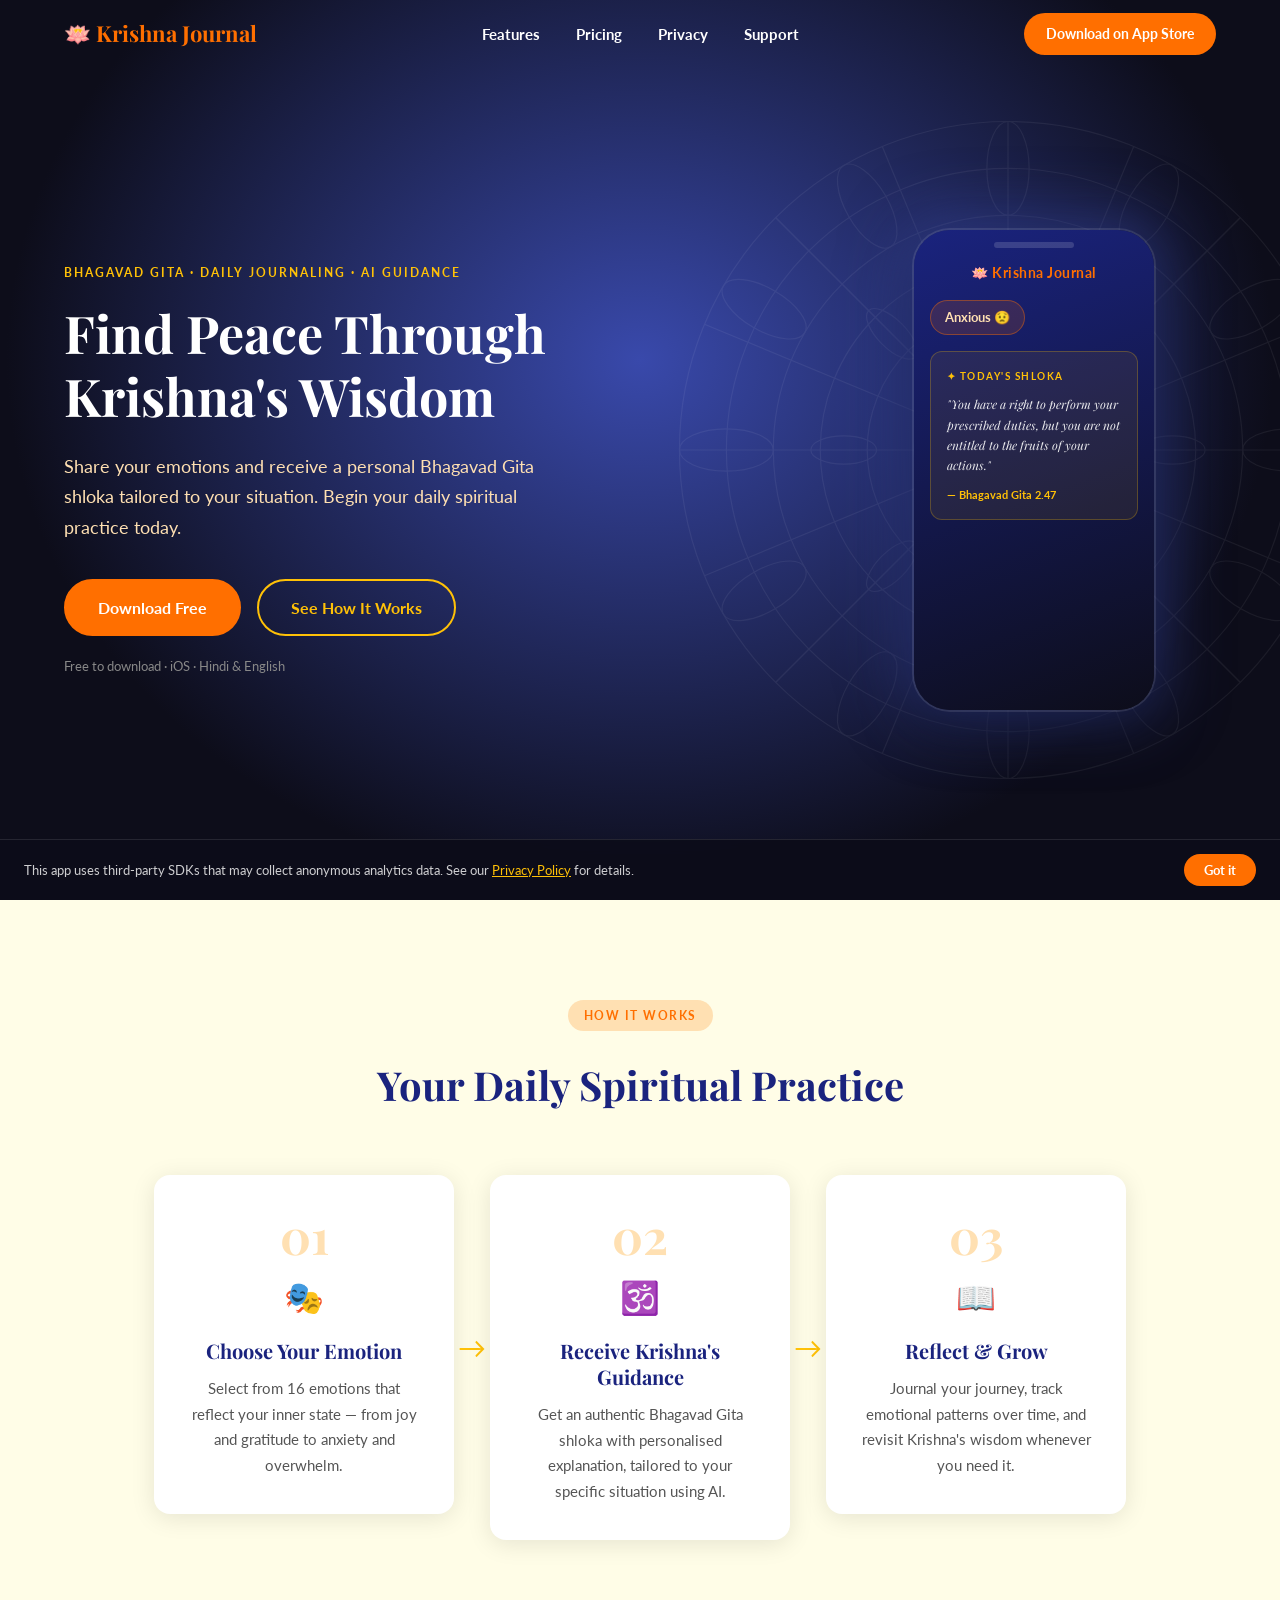
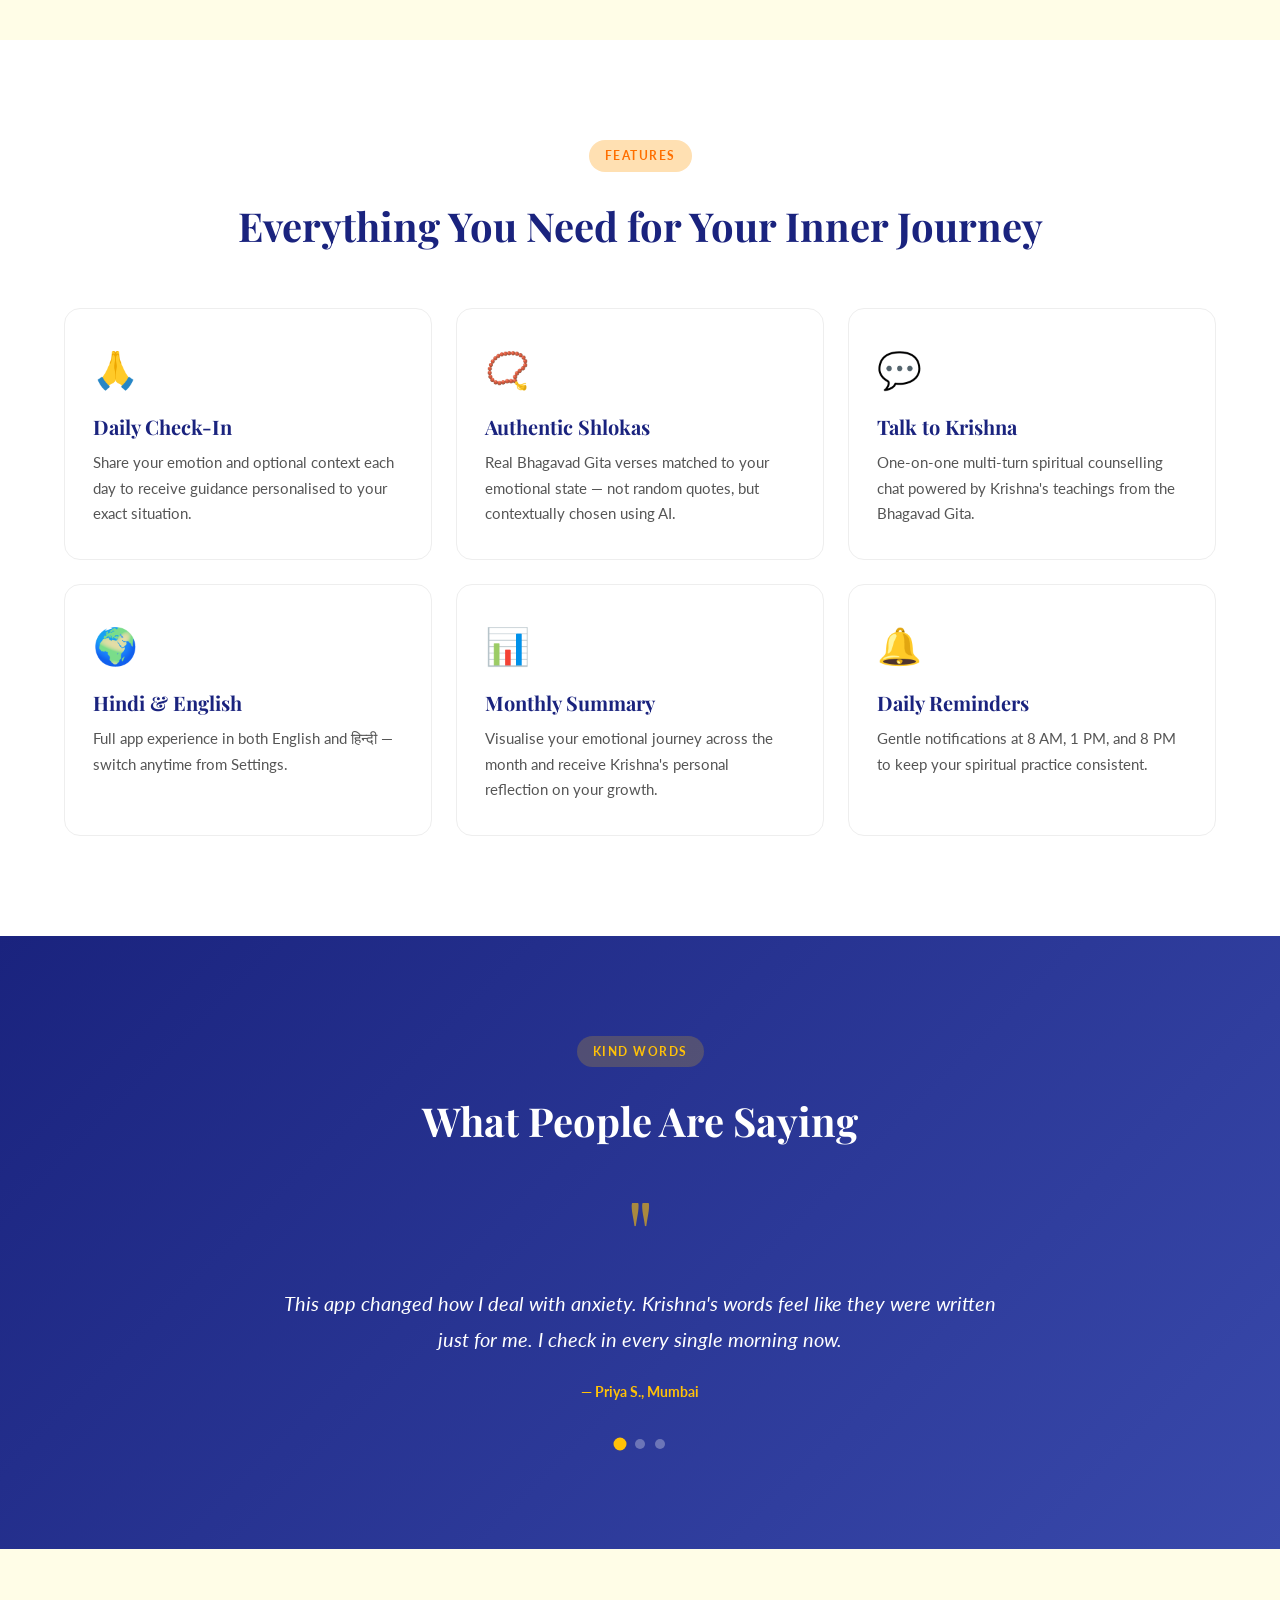
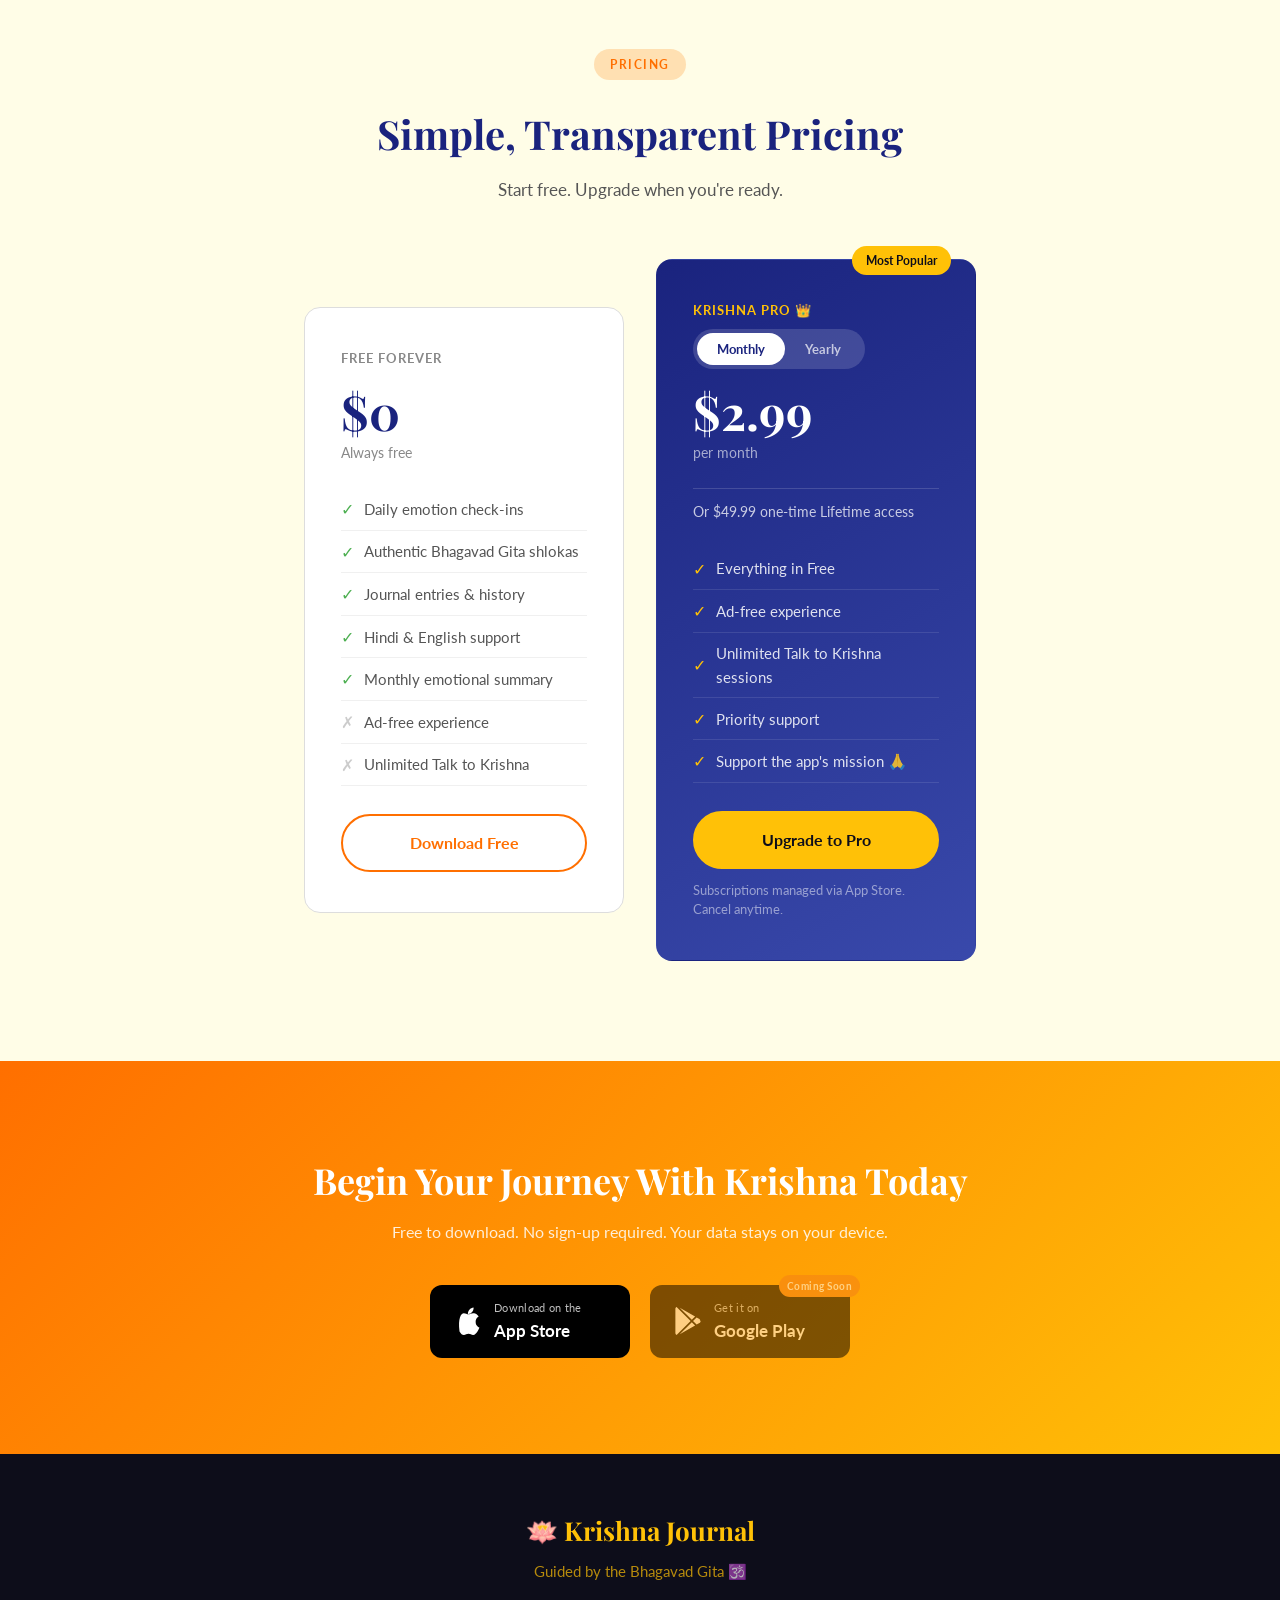
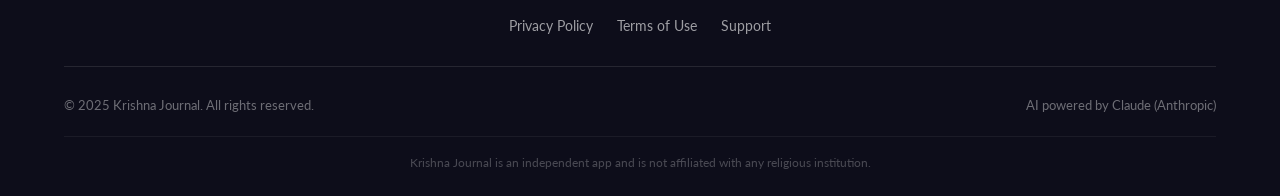
==== index.html @ bc035fff "Build complete static marketing website for Krishna Journal Agent-Logs-Url: https://github.com/chitr" ====
<!DOCTYPE html>
<html lang="en">
<head>
  <meta charset="UTF-8">
  <meta name="viewport" content="width=device-width, initial-scale=1.0">
  <title>Krishna Journal — Bhagavad Gita Wisdom for Daily Life</title>
  <meta name="description" content="Krishna Journal — Find peace through Bhagavad Gita wisdom. Daily emotional check-ins, personalised shlokas from Lord Krishna, and a spiritual journaling experience in English and Hindi.">
  <meta name="keywords" content="Krishna Journal, Bhagavad Gita app, spiritual journal, emotion journal, Krishna guidance, Hindi app, shloka app">
  <meta name="author" content="Krishna Journal">

  <!-- Open Graph -->
  <meta property="og:type" content="website">
  <meta property="og:title" content="Krishna Journal — Bhagavad Gita Wisdom for Daily Life">
  <meta property="og:description" content="Share your emotions. Receive a personal shloka from Lord Krishna. Begin your daily spiritual practice.">
  <meta property="og:image" content="assets/og-image.png">
  <meta property="og:url" content="https://chitraguptpandey.github.io/KrishnaJournalWebsite/">

  <!-- Twitter Card -->
  <meta name="twitter:card" content="summary_large_image">
  <meta name="twitter:title" content="Krishna Journal">
  <meta name="twitter:description" content="Daily emotional check-ins with Bhagavad Gita wisdom from Lord Krishna.">
  <meta name="twitter:image" content="assets/og-image.png">

  <!-- Favicon -->
  <link rel="icon" type="image/svg+xml" href="assets/favicon.svg">

  <!-- Google Fonts -->
  <link rel="preconnect" href="https://fonts.googleapis.com">
  <link rel="preconnect" href="https://fonts.gstatic.com" crossorigin>
  <link href="https://fonts.googleapis.com/css2?family=Playfair+Display:wght@400;700&family=Lato:wght@400;700&display=swap" rel="stylesheet">

  <!-- Stylesheet -->
  <link rel="stylesheet" href="css/styles.css">
</head>
<body>

  <!-- ── Navigation ──────────────────────────────────────── -->
  <nav class="navbar" aria-label="Main navigation">
    <div class="navbar__inner">
      <a href="index.html" class="navbar__logo">🪷 Krishna Journal</a>

      <button class="navbar__hamburger" aria-label="Toggle navigation menu" aria-expanded="false">
        <span></span>
        <span></span>
        <span></span>
      </button>

      <ul class="navbar__links">
        <li><a href="index.html#features">Features</a></li>
        <li><a href="index.html#pricing">Pricing</a></li>
        <li><a href="privacy.html">Privacy</a></li>
        <li><a href="support.html">Support</a></li>
      </ul>

      <a href="https://apps.apple.com" class="navbar__cta" target="_blank" rel="noopener">Download on App Store</a>
    </div>
  </nav>

  <!-- ── Hero Section ────────────────────────────────────── -->
  <section class="hero" aria-labelledby="hero-title">
    <!-- Decorative mandala SVG -->
    <svg class="hero__mandala" viewBox="0 0 600 600" xmlns="http://www.w3.org/2000/svg" aria-hidden="true">
      <g fill="none" stroke="#ffffff" stroke-width="1">
        <!-- Outer rings -->
        <circle cx="300" cy="300" r="280"/>
        <circle cx="300" cy="300" r="240"/>
        <circle cx="300" cy="300" r="200"/>
        <circle cx="300" cy="300" r="160"/>
        <circle cx="300" cy="300" r="120"/>
        <circle cx="300" cy="300" r="80"/>
        <circle cx="300" cy="300" r="40"/>
        <!-- Radial lines -->
        <line x1="300" y1="20" x2="300" y2="580"/>
        <line x1="20" y1="300" x2="580" y2="300"/>
        <line x1="102" y1="102" x2="498" y2="498"/>
        <line x1="498" y1="102" x2="102" y2="498"/>
        <line x1="300" y1="20" x2="300" y2="580" transform="rotate(22.5 300 300)"/>
        <line x1="300" y1="20" x2="300" y2="580" transform="rotate(45 300 300)"/>
        <line x1="300" y1="20" x2="300" y2="580" transform="rotate(67.5 300 300)"/>
        <line x1="300" y1="20" x2="300" y2="580" transform="rotate(112.5 300 300)"/>
        <line x1="300" y1="20" x2="300" y2="580" transform="rotate(135 300 300)"/>
        <line x1="300" y1="20" x2="300" y2="580" transform="rotate(157.5 300 300)"/>
        <!-- Lotus petals outer ring -->
        <ellipse cx="300" cy="60" rx="18" ry="40" transform="rotate(0 300 300)"/>
        <ellipse cx="300" cy="60" rx="18" ry="40" transform="rotate(30 300 300)"/>
        <ellipse cx="300" cy="60" rx="18" ry="40" transform="rotate(60 300 300)"/>
        <ellipse cx="300" cy="60" rx="18" ry="40" transform="rotate(90 300 300)"/>
        <ellipse cx="300" cy="60" rx="18" ry="40" transform="rotate(120 300 300)"/>
        <ellipse cx="300" cy="60" rx="18" ry="40" transform="rotate(150 300 300)"/>
        <ellipse cx="300" cy="60" rx="18" ry="40" transform="rotate(180 300 300)"/>
        <ellipse cx="300" cy="60" rx="18" ry="40" transform="rotate(210 300 300)"/>
        <ellipse cx="300" cy="60" rx="18" ry="40" transform="rotate(240 300 300)"/>
        <ellipse cx="300" cy="60" rx="18" ry="40" transform="rotate(270 300 300)"/>
        <ellipse cx="300" cy="60" rx="18" ry="40" transform="rotate(300 300 300)"/>
        <ellipse cx="300" cy="60" rx="18" ry="40" transform="rotate(330 300 300)"/>
        <!-- Inner petals -->
        <ellipse cx="300" cy="160" rx="12" ry="28" transform="rotate(0 300 300)"/>
        <ellipse cx="300" cy="160" rx="12" ry="28" transform="rotate(45 300 300)"/>
        <ellipse cx="300" cy="160" rx="12" ry="28" transform="rotate(90 300 300)"/>
        <ellipse cx="300" cy="160" rx="12" ry="28" transform="rotate(135 300 300)"/>
        <ellipse cx="300" cy="160" rx="12" ry="28" transform="rotate(180 300 300)"/>
        <ellipse cx="300" cy="160" rx="12" ry="28" transform="rotate(225 300 300)"/>
        <ellipse cx="300" cy="160" rx="12" ry="28" transform="rotate(270 300 300)"/>
        <ellipse cx="300" cy="160" rx="12" ry="28" transform="rotate(315 300 300)"/>
      </g>
    </svg>

    <div class="hero__inner">
      <div class="hero__content">
        <p class="hero__eyebrow">Bhagavad Gita · Daily Journaling · AI Guidance</p>
        <h1 class="hero__title" id="hero-title">Find Peace Through<br>Krishna's Wisdom</h1>
        <p class="hero__subtitle">Share your emotions and receive a personal Bhagavad Gita shloka tailored to your situation. Begin your daily spiritual practice today.</p>
        <div class="hero__buttons">
          <a href="https://apps.apple.com" class="btn btn--primary" target="_blank" rel="noopener">Download Free</a>
          <button class="btn btn--outline-gold" data-scroll-to="how-it-works">See How It Works</button>
        </div>
        <p class="hero__small-text">Free to download · iOS · Hindi &amp; English</p>
      </div>

      <div class="hero__mockup" aria-hidden="true">
        <div class="iphone-mockup">
          <div class="iphone-screen__header">🪷 Krishna Journal</div>
          <span class="iphone-screen__chip">Anxious 😟</span>
          <div class="iphone-screen__quote-block">
            <div class="iphone-screen__quote-label">✦ Today's Shloka</div>
            <p class="iphone-screen__quote-text">"You have a right to perform your prescribed duties, but you are not entitled to the fruits of your actions."</p>
            <div class="iphone-screen__quote-ref">— Bhagavad Gita 2.47</div>
          </div>
        </div>
      </div>
    </div>
  </section>

  <!-- ── How It Works ─────────────────────────────────────── -->
  <section class="how-it-works" id="how-it-works" aria-labelledby="how-it-works-title">
    <div class="container">
      <div class="how-it-works__header">
        <span class="section-badge">How It Works</span>
        <h2 class="how-it-works__title" id="how-it-works-title">Your Daily Spiritual Practice</h2>
      </div>
      <div class="steps">
        <div class="step-card">
          <div class="step-card__number">01</div>
          <div class="step-card__icon">🎭</div>
          <h3 class="step-card__title">Choose Your Emotion</h3>
          <p class="step-card__text">Select from 16 emotions that reflect your inner state — from joy and gratitude to anxiety and overwhelm.</p>
        </div>

        <div class="step-arrow" aria-hidden="true">→</div>

        <div class="step-card">
          <div class="step-card__number">02</div>
          <div class="step-card__icon">🕉️</div>
          <h3 class="step-card__title">Receive Krishna's Guidance</h3>
          <p class="step-card__text">Get an authentic Bhagavad Gita shloka with personalised explanation, tailored to your specific situation using AI.</p>
        </div>

        <div class="step-arrow" aria-hidden="true">→</div>

        <div class="step-card">
          <div class="step-card__number">03</div>
          <div class="step-card__icon">📖</div>
          <h3 class="step-card__title">Reflect &amp; Grow</h3>
          <p class="step-card__text">Journal your journey, track emotional patterns over time, and revisit Krishna's wisdom whenever you need it.</p>
        </div>
      </div>
    </div>
  </section>

  <!-- ── Features ─────────────────────────────────────────── -->
  <section class="features" id="features" aria-labelledby="features-title">
    <div class="container">
      <div class="features__header">
        <span class="section-badge">Features</span>
        <h2 class="features__title" id="features-title">Everything You Need for Your Inner Journey</h2>
      </div>
      <div class="features__grid">
        <div class="feature-card">
          <div class="feature-card__icon">🙏</div>
          <h3 class="feature-card__title">Daily Check-In</h3>
          <p class="feature-card__text">Share your emotion and optional context each day to receive guidance personalised to your exact situation.</p>
        </div>
        <div class="feature-card">
          <div class="feature-card__icon">📿</div>
          <h3 class="feature-card__title">Authentic Shlokas</h3>
          <p class="feature-card__text">Real Bhagavad Gita verses matched to your emotional state — not random quotes, but contextually chosen using AI.</p>
        </div>
        <div class="feature-card">
          <div class="feature-card__icon">💬</div>
          <h3 class="feature-card__title">Talk to Krishna</h3>
          <p class="feature-card__text">One-on-one multi-turn spiritual counselling chat powered by Krishna's teachings from the Bhagavad Gita.</p>
        </div>
        <div class="feature-card">
          <div class="feature-card__icon">🌍</div>
          <h3 class="feature-card__title">Hindi &amp; English</h3>
          <p class="feature-card__text">Full app experience in both English and हिन्दी — switch anytime from Settings.</p>
        </div>
        <div class="feature-card">
          <div class="feature-card__icon">📊</div>
          <h3 class="feature-card__title">Monthly Summary</h3>
          <p class="feature-card__text">Visualise your emotional journey across the month and receive Krishna's personal reflection on your growth.</p>
        </div>
        <div class="feature-card">
          <div class="feature-card__icon">🔔</div>
          <h3 class="feature-card__title">Daily Reminders</h3>
          <p class="feature-card__text">Gentle notifications at 8 AM, 1 PM, and 8 PM to keep your spiritual practice consistent.</p>
        </div>
      </div>
    </div>
  </section>

  <!-- ── Testimonials ──────────────────────────────────────── -->
  <section class="testimonials" aria-labelledby="testimonials-title">
    <div class="container">
      <div class="testimonials__header">
        <span class="section-badge section-badge--dark">Kind Words</span>
        <h2 class="testimonials__title" id="testimonials-title">What People Are Saying</h2>
      </div>

      <div class="carousel" role="region" aria-label="Testimonials carousel" aria-live="polite">
        <div class="carousel__track">
          <div class="carousel__slide active" role="group" aria-label="Testimonial 1 of 3">
            <div class="carousel__quote-mark">"</div>
            <p class="carousel__quote-text">This app changed how I deal with anxiety. Krishna's words feel like they were written just for me. I check in every single morning now.</p>
            <p class="carousel__attribution">— Priya S., Mumbai</p>
          </div>

          <div class="carousel__slide" role="group" aria-label="Testimonial 2 of 3">
            <div class="carousel__quote-mark">"</div>
            <p class="carousel__quote-text">I've used journaling apps before but none felt this meaningful. The shlokas are always surprisingly relevant to what I'm going through.</p>
            <p class="carousel__attribution">— Rahul M., Toronto</p>
          </div>

          <div class="carousel__slide" role="group" aria-label="Testimonial 3 of 3">
            <div class="carousel__quote-mark">"</div>
            <p class="carousel__quote-text">The Hindi support is beautiful. कृष्ण के शब्द हिंदी में पढ़ना एक अलग ही अनुभव है। मेरी दिनचर्या का हिस्सा बन गया है।</p>
            <p class="carousel__attribution">— Ananya K., Delhi</p>
          </div>
        </div>

        <div class="carousel__dots" role="tablist" aria-label="Carousel navigation">
          <button class="carousel__dot active" role="tab" aria-label="Go to slide 1" aria-selected="true"></button>
          <button class="carousel__dot" role="tab" aria-label="Go to slide 2" aria-selected="false"></button>
          <button class="carousel__dot" role="tab" aria-label="Go to slide 3" aria-selected="false"></button>
        </div>
      </div>
    </div>
  </section>

  <!-- ── Pricing ───────────────────────────────────────────── -->
  <section class="pricing" id="pricing" aria-labelledby="pricing-title">
    <div class="container">
      <div class="pricing__header">
        <span class="section-badge">Pricing</span>
        <h2 class="pricing__title" id="pricing-title">Simple, Transparent Pricing</h2>
      </div>
      <p class="pricing__subtitle">Start free. Upgrade when you're ready.</p>

      <div class="pricing__cards">
        <!-- Free Card -->
        <div class="pricing-card">
          <p class="pricing-card__label">Free Forever</p>
          <div class="pricing-card__price">$0</div>
          <p class="pricing-card__price-sub">Always free</p>
          <ul class="pricing-card__features">
            <li><span class="check">✓</span> Daily emotion check-ins</li>
            <li><span class="check">✓</span> Authentic Bhagavad Gita shlokas</li>
            <li><span class="check">✓</span> Journal entries &amp; history</li>
            <li><span class="check">✓</span> Hindi &amp; English support</li>
            <li><span class="check">✓</span> Monthly emotional summary</li>
            <li><span class="cross">✗</span> Ad-free experience</li>
            <li><span class="cross">✗</span> Unlimited Talk to Krishna</li>
          </ul>
          <a href="https://apps.apple.com" class="btn btn--outline-saffron" style="width:100%;justify-content:center;" target="_blank" rel="noopener">Download Free</a>
        </div>

        <!-- Pro Card -->
        <div class="pricing-card pricing-card--pro">
          <div class="pricing-card__badge">Most Popular</div>
          <p class="pricing-card__label">Krishna Pro 👑</p>

          <div class="pricing__toggle" role="group" aria-label="Billing period">
            <button class="pricing__toggle-btn active" data-pricing="monthly" aria-pressed="true">Monthly</button>
            <button class="pricing__toggle-btn" data-pricing="yearly" aria-pressed="false">Yearly</button>
          </div>

          <div class="price-monthly">
            <div class="pricing-card__price">$2.99</div>
            <p class="pricing-card__price-sub">per month</p>
          </div>
          <div class="price-yearly hidden">
            <div class="pricing-card__price">$19.99 <span class="pricing__save-tag">Save 44%</span></div>
            <p class="pricing-card__price-sub">per year</p>
          </div>

          <p class="pricing__lifetime">Or $49.99 one-time Lifetime access</p>

          <ul class="pricing-card__features">
            <li><span class="check">✓</span> Everything in Free</li>
            <li><span class="check">✓</span> Ad-free experience</li>
            <li><span class="check">✓</span> Unlimited Talk to Krishna sessions</li>
            <li><span class="check">✓</span> Priority support</li>
            <li><span class="check">✓</span> Support the app's mission 🙏</li>
          </ul>

          <a href="https://apps.apple.com" class="btn btn--gold" style="width:100%;justify-content:center;" target="_blank" rel="noopener">Upgrade to Pro</a>
          <p class="pricing-card__note">Subscriptions managed via App Store. Cancel anytime.</p>
        </div>
      </div>
    </div>
  </section>

  <!-- ── Download CTA Banner ───────────────────────────────── -->
  <section class="download-cta" aria-labelledby="cta-title">
    <h2 class="download-cta__title" id="cta-title">Begin Your Journey With Krishna Today</h2>
    <p class="download-cta__subtitle">Free to download. No sign-up required. Your data stays on your device.</p>

    <div class="download-cta__buttons">
      <!-- App Store Button -->
      <a href="https://apps.apple.com" class="store-btn" target="_blank" rel="noopener" aria-label="Download on the App Store">
        <svg width="28" height="28" viewBox="0 0 814 1000" fill="white" xmlns="http://www.w3.org/2000/svg" aria-hidden="true">
          <path d="M788.1 340.9c-5.8 4.5-108.2 62.2-108.2 190.5 0 148.4 130.3 200.9 134.2 202.2-.6 3.2-20.7 71.9-68.7 141.9-42.8 61.6-87.5 123.1-155.5 123.1s-85.5-39.5-164-39.5c-76 0-103.7 40.8-165.9 40.8s-105-37.5-155.5-127.4C46 405.1 154.4 224 258.2 224c63.6 0 109.6 37.5 164.4 37.5c47.4 0 100.5-39.5 169.3-39.5c27.6 0 107.3 2.6 175.8 86.5zm-234.5-161.2c31.1-36.9 53.1-88.1 53.1-139.3 0-7.1-.6-14.3-1.9-20.1-50.6 1.9-110.8 33.7-147.1 75.8-28.5 32.4-55.1 83.6-55.1 135.5 0 7.8 1.3 15.6 1.9 18.1 3.2.6 8.4 1.3 13.6 1.3 45.4 0 102.5-30.4 135.5-71.3z"/>
        </svg>
        <div class="store-btn__text">
          <span class="store-btn__sub">Download on the</span>
          <span class="store-btn__name">App Store</span>
        </div>
      </a>

      <!-- Google Play (Coming Soon) -->
      <div class="store-btn store-btn--coming-soon" aria-label="Google Play — Coming Soon" style="position:relative;">
        <svg width="28" height="28" viewBox="0 0 512 512" fill="white" xmlns="http://www.w3.org/2000/svg" aria-hidden="true">
          <path d="M325.3 234.3L104.6 13l280.8 161.2-60.1 60.1zM47 0C34 6.8 25.3 19.2 25.3 35.3v441.3c0 16.1 8.7 28.5 21.7 35.3l256.6-256L47 0zm425.2 225.6l-58.9-34.1-65.7 64.5 65.7 64.5 60.1-34.1c17.4-9.7 17.4-34.1 0-43.8zM104.6 499l280.8-161.2-60.1-60.1L104.6 499z"/>
        </svg>
        <div class="store-btn__text">
          <span class="store-btn__sub">Get it on</span>
          <span class="store-btn__name">Google Play</span>
        </div>
        <span class="coming-soon-badge">Coming Soon</span>
      </div>
    </div>
  </section>

  <!-- ── Footer ────────────────────────────────────────────── -->
  <footer class="footer" role="contentinfo">
    <div class="container">
      <div class="footer__top">
        <div class="footer__logo">🪷 Krishna Journal</div>
        <div class="footer__tagline">Guided by the Bhagavad Gita 🕉️</div>
      </div>

      <nav class="footer__links" aria-label="Footer navigation">
        <a href="privacy.html">Privacy Policy</a>
        <a href="terms.html">Terms of Use</a>
        <a href="support.html">Support</a>
      </nav>

      <div class="footer__bottom">
        <span class="footer__copyright">© 2025 Krishna Journal. All rights reserved.</span>
        <span class="footer__attribution">AI powered by Claude (Anthropic)</span>
      </div>

      <p class="footer__disclaimer">Krishna Journal is an independent app and is not affiliated with any religious institution.</p>
    </div>
  </footer>

  <!-- ── Cookie Notice ─────────────────────────────────────── -->
  <div class="cookie-notice" role="alert" aria-live="polite">
    <p class="cookie-notice__text">
      This app uses third-party SDKs that may collect anonymous analytics data.
      See our <a href="privacy.html">Privacy Policy</a> for details.
    </p>
    <button class="cookie-notice__btn">Got it</button>
  </div>

  <!-- ── Back to Top ───────────────────────────────────────── -->
  <button class="back-to-top" aria-label="Scroll back to top" title="Back to top">↑</button>

  <script src="js/main.js"></script>
</body>
</html>
---- css/styles.css ----
/* ============================================================
   Krishna Journal — styles.css
   Design system, shared components, and all page styles
   ============================================================ */

/* ── CSS Custom Properties ─────────────────────────────────── */
:root {
  --saffron: #FF6F00;
  --saffron-light: #FFE0B2;
  --krishna-blue: #1A237E;
  --krishna-blue-mid: #3949AB;
  --gold: #FFC107;
  --gold-dark: #F57F17;
  --cream: #FFFDE7;
  --dark-bg: #0D0D1A;
  --text-dark: #1C1C1E;
  --text-medium: #555555;
  --text-light: #888888;
  --white: #FFFFFF;
  --border-radius: 16px;
  --shadow: 0 4px 24px rgba(0, 0, 0, 0.10);
}

/* ── Reset & Base ───────────────────────────────────────────── */
*, *::before, *::after {
  box-sizing: border-box;
  margin: 0;
  padding: 0;
}

html {
  scroll-behavior: smooth;
  font-size: 16px;
}

body {
  font-family: 'Lato', sans-serif;
  color: var(--text-dark);
  background-color: var(--white);
  line-height: 1.6;
  overflow-x: hidden;
}

h1, h2, h3, h4, h5, h6 {
  font-family: 'Playfair Display', serif;
  line-height: 1.3;
}

a {
  text-decoration: none;
  color: inherit;
  transition: color 0.2s ease;
}

img {
  max-width: 100%;
  height: auto;
}

ul {
  list-style: none;
}

button {
  cursor: pointer;
  font-family: 'Lato', sans-serif;
  border: none;
  outline: none;
}

/* ── Utility ────────────────────────────────────────────────── */
.container {
  max-width: 1200px;
  margin: 0 auto;
  padding: 0 24px;
}

.section-badge {
  display: inline-block;
  font-family: 'Lato', sans-serif;
  font-size: 12px;
  font-weight: 700;
  letter-spacing: 1.5px;
  text-transform: uppercase;
  background: var(--saffron-light);
  color: var(--saffron);
  padding: 6px 16px;
  border-radius: 100px;
  margin-bottom: 16px;
}

.section-badge--dark {
  background: rgba(255, 193, 7, 0.2);
  color: var(--gold);
}

/* ── Buttons ────────────────────────────────────────────────── */
.btn {
  display: inline-flex;
  align-items: center;
  justify-content: center;
  gap: 8px;
  font-family: 'Lato', sans-serif;
  font-size: 16px;
  font-weight: 700;
  padding: 14px 32px;
  border-radius: 100px;
  transition: all 0.2s ease;
  text-decoration: none;
  cursor: pointer;
  border: 2px solid transparent;
}

.btn--primary {
  background: var(--saffron);
  color: var(--white);
  border-color: var(--saffron);
}

.btn--primary:hover {
  background: var(--gold-dark);
  border-color: var(--gold-dark);
  transform: translateY(-2px);
  box-shadow: 0 6px 20px rgba(255, 111, 0, 0.4);
}

.btn--outline-gold {
  background: transparent;
  color: var(--gold);
  border-color: var(--gold);
}

.btn--outline-gold:hover {
  background: rgba(255, 193, 7, 0.1);
  transform: translateY(-2px);
}

.btn--outline-saffron {
  background: transparent;
  color: var(--saffron);
  border-color: var(--saffron);
}

.btn--outline-saffron:hover {
  background: rgba(255, 111, 0, 0.08);
  transform: translateY(-2px);
}

.btn--gold {
  background: var(--gold);
  color: var(--dark-bg);
  border-color: var(--gold);
}

.btn--gold:hover {
  background: var(--gold-dark);
  border-color: var(--gold-dark);
  transform: translateY(-2px);
  box-shadow: 0 6px 20px rgba(255, 193, 7, 0.4);
}

/* ── Navigation ─────────────────────────────────────────────── */
.navbar {
  position: fixed;
  top: 0;
  left: 0;
  right: 0;
  z-index: 1000;
  transition: background 0.3s ease, box-shadow 0.3s ease;
  padding: 0;
}

.navbar.scrolled {
  background: var(--white);
  box-shadow: 0 2px 20px rgba(0, 0, 0, 0.1);
}

.navbar__inner {
  max-width: 1200px;
  margin: 0 auto;
  padding: 0 24px;
  height: 68px;
  display: flex;
  align-items: center;
  justify-content: space-between;
}

.navbar__logo {
  font-family: 'Playfair Display', serif;
  font-size: 22px;
  font-weight: 700;
  color: var(--saffron);
  text-decoration: none;
  white-space: nowrap;
}

.navbar__logo:hover {
  color: var(--gold-dark);
}

.navbar__links {
  display: flex;
  align-items: center;
  gap: 8px;
  list-style: none;
}

.navbar__links a {
  font-family: 'Lato', sans-serif;
  font-size: 15px;
  font-weight: 700;
  color: var(--white);
  padding: 8px 14px;
  border-radius: 8px;
  transition: color 0.2s ease, background 0.2s ease;
}

.navbar.scrolled .navbar__links a {
  color: var(--text-dark);
}

.navbar__links a:hover,
.navbar__links a.active {
  color: var(--saffron);
}

.navbar__cta {
  font-family: 'Lato', sans-serif;
  font-size: 14px;
  font-weight: 700;
  color: var(--white);
  background: var(--saffron);
  padding: 10px 22px;
  border-radius: 100px;
  transition: all 0.2s ease;
  white-space: nowrap;
}

.navbar__cta:hover {
  background: var(--gold-dark);
  transform: translateY(-1px);
  box-shadow: 0 4px 12px rgba(255, 111, 0, 0.35);
  color: var(--white);
}

.navbar__hamburger {
  display: none;
  flex-direction: column;
  gap: 5px;
  cursor: pointer;
  padding: 4px;
  background: none;
  border: none;
}

.navbar__hamburger span {
  display: block;
  width: 24px;
  height: 2px;
  background: var(--white);
  border-radius: 2px;
  transition: all 0.3s ease;
}

.navbar.scrolled .navbar__hamburger span {
  background: var(--text-dark);
}

/* Mobile nav open state */
.navbar__hamburger.open span:nth-child(1) {
  transform: translateY(7px) rotate(45deg);
}

.navbar__hamburger.open span:nth-child(2) {
  opacity: 0;
  transform: scaleX(0);
}

.navbar__hamburger.open span:nth-child(3) {
  transform: translateY(-7px) rotate(-45deg);
}

/* ── Footer ─────────────────────────────────────────────────── */
.footer {
  background: var(--dark-bg);
  padding: 56px 0 24px;
}

.footer__top {
  display: flex;
  flex-direction: column;
  align-items: center;
  text-align: center;
  margin-bottom: 32px;
}

.footer__logo {
  font-family: 'Playfair Display', serif;
  font-size: 26px;
  font-weight: 700;
  color: var(--gold);
  margin-bottom: 8px;
}

.footer__tagline {
  font-family: 'Lato', sans-serif;
  font-size: 15px;
  color: rgba(255, 193, 7, 0.7);
}

.footer__links {
  display: flex;
  justify-content: center;
  flex-wrap: wrap;
  gap: 8px 24px;
  margin-bottom: 28px;
  padding-bottom: 28px;
  border-bottom: 1px solid rgba(255, 255, 255, 0.1);
}

.footer__links a {
  font-family: 'Lato', sans-serif;
  font-size: 14px;
  color: rgba(255, 255, 255, 0.6);
  transition: color 0.2s ease;
}

.footer__links a:hover {
  color: var(--gold);
}

.footer__bottom {
  display: flex;
  justify-content: space-between;
  align-items: center;
  flex-wrap: wrap;
  gap: 8px;
  margin-bottom: 20px;
}

.footer__copyright,
.footer__attribution {
  font-family: 'Lato', sans-serif;
  font-size: 13px;
  color: rgba(255, 255, 255, 0.4);
}

.footer__disclaimer {
  text-align: center;
  font-family: 'Lato', sans-serif;
  font-size: 12px;
  color: rgba(255, 255, 255, 0.25);
  padding-top: 16px;
  border-top: 1px solid rgba(255, 255, 255, 0.06);
}

/* ── Cookie Notice ───────────────────────────────────────────── */
.cookie-notice {
  position: fixed;
  bottom: 0;
  left: 0;
  right: 0;
  z-index: 2000;
  background: rgba(13, 13, 26, 0.95);
  backdrop-filter: blur(8px);
  padding: 14px 24px;
  display: flex;
  align-items: center;
  justify-content: space-between;
  gap: 16px;
  flex-wrap: wrap;
  border-top: 1px solid rgba(255, 255, 255, 0.1);
  transform: translateY(0);
  transition: transform 0.3s ease;
}

.cookie-notice.hidden {
  transform: translateY(100%);
  pointer-events: none;
}

.cookie-notice__text {
  font-family: 'Lato', sans-serif;
  font-size: 13px;
  color: rgba(255, 255, 255, 0.8);
  flex: 1;
  min-width: 200px;
}

.cookie-notice__text a {
  color: var(--gold);
  text-decoration: underline;
}

.cookie-notice__btn {
  font-family: 'Lato', sans-serif;
  font-size: 13px;
  font-weight: 700;
  background: var(--saffron);
  color: var(--white);
  padding: 8px 20px;
  border-radius: 100px;
  border: none;
  cursor: pointer;
  white-space: nowrap;
  transition: background 0.2s ease;
}

.cookie-notice__btn:hover {
  background: var(--gold-dark);
}

/* ── Back to Top ─────────────────────────────────────────────── */
.back-to-top {
  position: fixed;
  bottom: 80px;
  right: 28px;
  z-index: 999;
  width: 48px;
  height: 48px;
  background: var(--saffron);
  color: var(--white);
  border: none;
  border-radius: 50%;
  font-size: 20px;
  display: flex;
  align-items: center;
  justify-content: center;
  cursor: pointer;
  opacity: 0;
  visibility: hidden;
  transform: translateY(12px);
  transition: all 0.3s ease;
  box-shadow: 0 4px 16px rgba(255, 111, 0, 0.4);
}

.back-to-top.visible {
  opacity: 1;
  visibility: visible;
  transform: translateY(0);
}

.back-to-top:hover {
  background: var(--gold-dark);
  transform: translateY(-3px);
  box-shadow: 0 8px 20px rgba(255, 111, 0, 0.5);
}

/* ── Hero Section ───────────────────────────────────────────── */
.hero {
  min-height: 100vh;
  background: var(--dark-bg);
  background: radial-gradient(ellipse at 50% 40%, var(--krishna-blue-mid) 0%, var(--dark-bg) 70%);
  display: flex;
  align-items: center;
  padding: 100px 0 60px;
  position: relative;
  overflow: hidden;
}

.hero__mandala {
  position: absolute;
  right: -80px;
  top: 50%;
  transform: translateY(-50%);
  width: 55%;
  opacity: 0.06;
  pointer-events: none;
}

.hero__inner {
  max-width: 1200px;
  margin: 0 auto;
  padding: 0 24px;
  display: flex;
  align-items: center;
  gap: 48px;
  width: 100%;
}

.hero__content {
  flex: 0 0 60%;
  max-width: 60%;
}

.hero__eyebrow {
  font-family: 'Lato', sans-serif;
  font-size: 12px;
  font-weight: 700;
  letter-spacing: 2px;
  text-transform: uppercase;
  color: var(--gold);
  margin-bottom: 20px;
}

.hero__title {
  font-family: 'Playfair Display', serif;
  font-size: 52px;
  font-weight: 700;
  color: var(--white);
  line-height: 1.2;
  margin-bottom: 24px;
}

.hero__subtitle {
  font-family: 'Lato', sans-serif;
  font-size: 18px;
  color: var(--saffron-light);
  line-height: 1.7;
  margin-bottom: 36px;
  max-width: 520px;
}

.hero__buttons {
  display: flex;
  gap: 16px;
  flex-wrap: wrap;
  margin-bottom: 20px;
}

.hero__small-text {
  font-family: 'Lato', sans-serif;
  font-size: 13px;
  color: var(--text-light);
}

/* iPhone Mockup */
.hero__mockup {
  flex: 0 0 40%;
  max-width: 40%;
  display: flex;
  justify-content: center;
  align-items: center;
}

.iphone-mockup {
  width: 240px;
  height: 480px;
  border-radius: 36px;
  background: linear-gradient(160deg, var(--krishna-blue) 0%, var(--dark-bg) 100%);
  padding: 20px 16px;
  box-shadow:
    0 0 0 2px rgba(255, 255, 255, 0.1),
    0 0 60px 12px rgba(57, 73, 171, 0.5),
    0 24px 48px rgba(0, 0, 0, 0.5);
  display: flex;
  flex-direction: column;
  gap: 16px;
  position: relative;
  overflow: hidden;
}

.iphone-mockup::before {
  content: '';
  position: absolute;
  top: 12px;
  left: 50%;
  transform: translateX(-50%);
  width: 80px;
  height: 6px;
  background: rgba(255, 255, 255, 0.15);
  border-radius: 3px;
}

.iphone-screen__header {
  font-family: 'Lato', sans-serif;
  font-size: 14px;
  font-weight: 700;
  color: var(--saffron);
  text-align: center;
  margin-top: 12px;
  letter-spacing: 0.5px;
}

.iphone-screen__chip {
  display: inline-block;
  background: rgba(255, 111, 0, 0.15);
  border: 1px solid rgba(255, 111, 0, 0.4);
  color: var(--saffron-light);
  font-family: 'Lato', sans-serif;
  font-size: 13px;
  font-weight: 700;
  padding: 6px 14px;
  border-radius: 100px;
  align-self: flex-start;
}

.iphone-screen__quote-block {
  background: rgba(255, 193, 7, 0.08);
  border: 1px solid rgba(255, 193, 7, 0.25);
  border-radius: 12px;
  padding: 16px;
}

.iphone-screen__quote-label {
  font-family: 'Lato', sans-serif;
  font-size: 10px;
  font-weight: 700;
  letter-spacing: 1.5px;
  color: var(--gold);
  text-transform: uppercase;
  margin-bottom: 10px;
}

.iphone-screen__quote-text {
  font-family: 'Playfair Display', serif;
  font-size: 12px;
  font-style: italic;
  color: rgba(255, 255, 255, 0.9);
  line-height: 1.7;
  margin-bottom: 10px;
}

.iphone-screen__quote-ref {
  font-family: 'Lato', sans-serif;
  font-size: 11px;
  color: var(--gold);
  font-weight: 700;
}

/* ── How It Works Section ────────────────────────────────────── */
.how-it-works {
  background: var(--cream);
  padding: 100px 0;
  text-align: center;
}

.how-it-works__header {
  margin-bottom: 64px;
}

.how-it-works__title {
  font-family: 'Playfair Display', serif;
  font-size: 40px;
  color: var(--krishna-blue);
  margin-top: 12px;
}

.steps {
  display: flex;
  align-items: flex-start;
  gap: 0;
  justify-content: center;
}

.step-card {
  background: var(--white);
  border-radius: var(--border-radius);
  box-shadow: var(--shadow);
  padding: 36px 32px;
  text-align: center;
  flex: 1;
  max-width: 300px;
}

.step-card__number {
  font-family: 'Playfair Display', serif;
  font-size: 48px;
  font-weight: 700;
  color: var(--saffron-light);
  margin-bottom: 12px;
  line-height: 1;
}

.step-card__icon {
  font-size: 32px;
  margin-bottom: 16px;
}

.step-card__title {
  font-family: 'Playfair Display', serif;
  font-size: 20px;
  color: var(--krishna-blue);
  margin-bottom: 12px;
}

.step-card__text {
  font-family: 'Lato', sans-serif;
  font-size: 15px;
  color: var(--text-medium);
  line-height: 1.7;
}

.step-arrow {
  font-size: 28px;
  color: var(--gold);
  flex: 0 0 auto;
  padding: 0 4px;
  align-self: center;
  margin-top: -20px;
}

/* ── Features Section ────────────────────────────────────────── */
.features {
  background: var(--white);
  padding: 100px 0;
  text-align: center;
}

.features__header {
  margin-bottom: 56px;
}

.features__title {
  font-family: 'Playfair Display', serif;
  font-size: 40px;
  color: var(--krishna-blue);
  margin-top: 12px;
}

.features__grid {
  display: grid;
  grid-template-columns: repeat(3, 1fr);
  gap: 24px;
}

.feature-card {
  background: var(--white);
  border: 1px solid #eeeeee;
  border-radius: var(--border-radius);
  padding: 32px 28px;
  text-align: left;
  transition: all 0.2s ease;
}

.feature-card:hover {
  border-color: var(--saffron);
  transform: translateY(-4px);
  box-shadow: var(--shadow);
}

.feature-card__icon {
  font-size: 36px;
  margin-bottom: 16px;
}

.feature-card__title {
  font-family: 'Playfair Display', serif;
  font-size: 20px;
  color: var(--krishna-blue);
  margin-bottom: 10px;
}

.feature-card__text {
  font-family: 'Lato', sans-serif;
  font-size: 15px;
  color: var(--text-medium);
  line-height: 1.7;
}

/* ── Testimonials Section ────────────────────────────────────── */
.testimonials {
  background: linear-gradient(135deg, var(--krishna-blue) 0%, var(--krishna-blue-mid) 100%);
  padding: 100px 0;
  text-align: center;
  overflow: hidden;
}

.testimonials__header {
  margin-bottom: 56px;
}

.testimonials__title {
  font-family: 'Playfair Display', serif;
  font-size: 40px;
  color: var(--white);
  margin-top: 12px;
}

.carousel {
  position: relative;
  max-width: 760px;
  margin: 0 auto;
}

.carousel__track {
  overflow: hidden;
  position: relative;
}

.carousel__slide {
  display: none;
  padding: 0 20px;
  opacity: 0;
  transition: opacity 0.5s ease;
}

.carousel__slide.active {
  display: block;
  opacity: 1;
}

.carousel__quote-mark {
  font-family: 'Playfair Display', serif;
  font-size: 96px;
  color: var(--gold);
  line-height: 0.6;
  margin-bottom: 24px;
  opacity: 0.6;
}

.carousel__quote-text {
  font-family: 'Lato', sans-serif;
  font-size: 20px;
  font-style: italic;
  color: var(--white);
  line-height: 1.8;
  margin-bottom: 24px;
}

.carousel__attribution {
  font-family: 'Lato', sans-serif;
  font-size: 14px;
  color: var(--gold);
  font-weight: 700;
}

.carousel__dots {
  display: flex;
  justify-content: center;
  gap: 10px;
  margin-top: 36px;
}

.carousel__dot {
  width: 10px;
  height: 10px;
  border-radius: 50%;
  background: rgba(255, 255, 255, 0.3);
  border: none;
  cursor: pointer;
  transition: all 0.3s ease;
  padding: 0;
}

.carousel__dot.active {
  background: var(--gold);
  transform: scale(1.3);
}

/* ── Pricing Section ─────────────────────────────────────────── */
.pricing {
  background: var(--cream);
  padding: 100px 0;
  text-align: center;
}

.pricing__header {
  margin-bottom: 16px;
}

.pricing__title {
  font-family: 'Playfair Display', serif;
  font-size: 40px;
  color: var(--krishna-blue);
  margin-top: 12px;
}

.pricing__subtitle {
  font-family: 'Lato', sans-serif;
  font-size: 17px;
  color: var(--text-medium);
  margin-bottom: 56px;
}

.pricing__cards {
  display: flex;
  justify-content: center;
  align-items: center;
  gap: 32px;
  flex-wrap: wrap;
}

.pricing-card {
  background: var(--white);
  border: 1.5px solid #dddddd;
  border-radius: var(--border-radius);
  padding: 40px 36px;
  flex: 0 0 320px;
  max-width: 360px;
  text-align: left;
  transition: box-shadow 0.2s ease;
  position: relative;
}

.pricing-card:hover {
  box-shadow: var(--shadow);
}

.pricing-card--pro {
  background: linear-gradient(150deg, var(--krishna-blue) 0%, var(--krishna-blue-mid) 100%);
  border-color: transparent;
  color: var(--white);
}

.pricing-card__badge {
  position: absolute;
  top: -14px;
  right: 24px;
  background: var(--gold);
  color: var(--dark-bg);
  font-family: 'Lato', sans-serif;
  font-size: 12px;
  font-weight: 700;
  padding: 5px 14px;
  border-radius: 100px;
}

.pricing-card__label {
  font-family: 'Lato', sans-serif;
  font-size: 13px;
  font-weight: 700;
  letter-spacing: 1px;
  text-transform: uppercase;
  color: var(--text-light);
  margin-bottom: 8px;
}

.pricing-card--pro .pricing-card__label {
  color: var(--gold);
}

.pricing-card__name {
  font-family: 'Playfair Display', serif;
  font-size: 26px;
  font-weight: 700;
  color: var(--text-dark);
  margin-bottom: 4px;
}

.pricing-card--pro .pricing-card__name {
  color: var(--white);
}

.pricing-card__price {
  font-family: 'Playfair Display', serif;
  font-size: 48px;
  font-weight: 700;
  color: var(--krishna-blue);
  line-height: 1.1;
  margin: 16px 0 4px;
}

.pricing-card--pro .pricing-card__price {
  color: var(--white);
}

.pricing-card__price-sub {
  font-family: 'Lato', sans-serif;
  font-size: 14px;
  color: var(--text-light);
  margin-bottom: 24px;
}

.pricing-card--pro .pricing-card__price-sub {
  color: rgba(255, 255, 255, 0.6);
}

/* Pricing Toggle */
.pricing__toggle {
  display: flex;
  background: rgba(255, 255, 255, 0.15);
  border-radius: 100px;
  padding: 4px;
  margin-bottom: 8px;
  width: fit-content;
}

.pricing__toggle-btn {
  font-family: 'Lato', sans-serif;
  font-size: 13px;
  font-weight: 700;
  padding: 8px 20px;
  border-radius: 100px;
  border: none;
  background: transparent;
  color: rgba(255, 255, 255, 0.7);
  cursor: pointer;
  transition: all 0.2s ease;
}

.pricing__toggle-btn.active {
  background: var(--white);
  color: var(--krishna-blue);
}

.pricing__save-tag {
  display: inline-block;
  background: var(--gold);
  color: var(--dark-bg);
  font-family: 'Lato', sans-serif;
  font-size: 11px;
  font-weight: 700;
  padding: 2px 8px;
  border-radius: 100px;
  margin-left: 8px;
  vertical-align: middle;
}

.pricing__lifetime {
  font-family: 'Lato', sans-serif;
  font-size: 14px;
  color: rgba(255, 255, 255, 0.75);
  margin-bottom: 24px;
  border-top: 1px solid rgba(255, 255, 255, 0.15);
  padding-top: 12px;
}

.pricing-card__features {
  list-style: none;
  margin-bottom: 28px;
}

.pricing-card__features li {
  font-family: 'Lato', sans-serif;
  font-size: 15px;
  color: var(--text-medium);
  padding: 8px 0;
  border-bottom: 1px solid #f0f0f0;
  display: flex;
  align-items: center;
  gap: 10px;
}

.pricing-card--pro .pricing-card__features li {
  color: rgba(255, 255, 255, 0.85);
  border-bottom-color: rgba(255, 255, 255, 0.1);
}

.pricing-card__features .check {
  color: #4CAF50;
  font-size: 16px;
  flex-shrink: 0;
}

.pricing-card--pro .pricing-card__features .check {
  color: var(--gold);
}

.pricing-card__features .cross {
  color: #ccc;
  font-size: 16px;
  flex-shrink: 0;
}

.pricing-card__note {
  font-family: 'Lato', sans-serif;
  font-size: 13px;
  color: rgba(255, 255, 255, 0.5);
  margin-top: 12px;
  line-height: 1.5;
}

/* Price display states */
.price-monthly,
.price-yearly {
  transition: opacity 0.2s ease;
}

.price-yearly.hidden,
.price-monthly.hidden {
  display: none;
}

/* ── Download CTA Banner ─────────────────────────────────────── */
.download-cta {
  background: linear-gradient(135deg, var(--saffron) 0%, var(--gold) 100%);
  padding: 96px 24px;
  text-align: center;
}

.download-cta__title {
  font-family: 'Playfair Display', serif;
  font-size: 36px;
  color: var(--white);
  margin-bottom: 16px;
}

.download-cta__subtitle {
  font-family: 'Lato', sans-serif;
  font-size: 16px;
  color: rgba(255, 255, 255, 0.85);
  margin-bottom: 40px;
  max-width: 540px;
  margin-left: auto;
  margin-right: auto;
}

.download-cta__buttons {
  display: flex;
  justify-content: center;
  align-items: center;
  gap: 20px;
  flex-wrap: wrap;
}

.store-btn {
  display: inline-flex;
  align-items: center;
  gap: 12px;
  background: #000000;
  color: var(--white);
  padding: 14px 24px;
  border-radius: 12px;
  font-family: 'Lato', sans-serif;
  text-decoration: none;
  transition: all 0.2s ease;
  min-width: 200px;
}

.store-btn:hover {
  background: #1a1a1a;
  transform: translateY(-2px);
  box-shadow: 0 8px 24px rgba(0, 0, 0, 0.25);
}

.store-btn__text {
  display: flex;
  flex-direction: column;
  text-align: left;
}

.store-btn__sub {
  font-size: 11px;
  font-weight: 400;
  opacity: 0.75;
  letter-spacing: 0.3px;
}

.store-btn__name {
  font-size: 17px;
  font-weight: 700;
}

.store-btn--coming-soon {
  opacity: 0.5;
  cursor: not-allowed;
  position: relative;
}

.store-btn--coming-soon:hover {
  transform: none;
  box-shadow: none;
}

.coming-soon-badge {
  position: absolute;
  top: -10px;
  right: -10px;
  background: var(--gold-dark);
  color: var(--white);
  font-family: 'Lato', sans-serif;
  font-size: 10px;
  font-weight: 700;
  padding: 3px 8px;
  border-radius: 100px;
  letter-spacing: 0.5px;
}

/* ── Page Hero (inner pages) ─────────────────────────────────── */
.page-hero {
  padding: 120px 24px 60px;
  text-align: center;
}

.page-hero--blue {
  background: linear-gradient(135deg, var(--krishna-blue) 0%, var(--krishna-blue-mid) 100%);
}

.page-hero--cream {
  background: var(--cream);
}

.page-hero__title {
  font-family: 'Playfair Display', serif;
  font-size: 48px;
  font-weight: 700;
  margin-bottom: 12px;
}

.page-hero--blue .page-hero__title {
  color: var(--white);
}

.page-hero--cream .page-hero__title {
  color: var(--krishna-blue);
}

.page-hero__sub {
  font-family: 'Lato', sans-serif;
  font-size: 16px;
}

.page-hero--blue .page-hero__sub {
  color: rgba(255, 255, 255, 0.7);
}

.page-hero--cream .page-hero__sub {
  color: var(--text-medium);
}

/* ── Policy / Terms Content ──────────────────────────────────── */
.policy-body {
  max-width: 760px;
  margin: 0 auto;
  padding: 64px 24px 100px;
}

.policy-body h2 {
  font-family: 'Playfair Display', serif;
  font-size: 24px;
  color: var(--krishna-blue);
  margin: 40px 0 14px;
}

.policy-body p {
  font-family: 'Lato', sans-serif;
  font-size: 16px;
  color: var(--text-medium);
  line-height: 1.8;
  margin-bottom: 16px;
}

.policy-body ul {
  list-style: disc;
  margin: 8px 0 16px 24px;
}

.policy-body ul li {
  font-family: 'Lato', sans-serif;
  font-size: 16px;
  color: var(--text-medium);
  line-height: 1.8;
  margin-bottom: 4px;
}

.policy-body .notice-box {
  background: #FFF3E0;
  border-left: 4px solid var(--saffron);
  padding: 16px 20px;
  border-radius: 0 8px 8px 0;
  margin: 20px 0;
}

.policy-body .notice-box p {
  margin-bottom: 0;
  color: var(--text-dark);
}

.policy-body .notice-box strong {
  color: var(--saffron);
}

.email-btn {
  display: inline-flex;
  align-items: center;
  gap: 8px;
  background: var(--krishna-blue);
  color: var(--white);
  font-family: 'Lato', sans-serif;
  font-size: 14px;
  font-weight: 700;
  padding: 12px 24px;
  border-radius: 100px;
  text-decoration: none;
  margin-top: 8px;
  transition: all 0.2s ease;
}

.email-btn:hover {
  background: var(--krishna-blue-mid);
  transform: translateY(-2px);
  box-shadow: 0 4px 16px rgba(26, 35, 126, 0.3);
  color: var(--white);
}

/* ── FAQ Accordion ───────────────────────────────────────────── */
.faq-section {
  padding: 80px 0;
  background: var(--white);
}

.faq-section h2 {
  font-family: 'Playfair Display', serif;
  font-size: 36px;
  color: var(--krishna-blue);
  margin-bottom: 40px;
  text-align: center;
}

.faq-list {
  max-width: 760px;
  margin: 0 auto;
}

.faq-item {
  border-bottom: 1px solid #eeeeee;
}

.faq-item:first-child {
  border-top: 1px solid #eeeeee;
}

.faq-question {
  width: 100%;
  text-align: left;
  background: none;
  border: none;
  padding: 22px 0;
  display: flex;
  justify-content: space-between;
  align-items: center;
  gap: 16px;
  cursor: pointer;
  font-family: 'Lato', sans-serif;
  font-size: 16px;
  font-weight: 700;
  color: var(--text-dark);
  transition: color 0.2s ease;
}

.faq-question:hover {
  color: var(--saffron);
}

.faq-question.open {
  color: var(--krishna-blue);
}

.faq-chevron {
  flex-shrink: 0;
  width: 20px;
  height: 20px;
  color: var(--text-light);
  transition: transform 0.3s ease;
}

.faq-question.open .faq-chevron {
  transform: rotate(180deg);
  color: var(--krishna-blue);
}

.faq-answer {
  max-height: 0;
  overflow: hidden;
  transition: max-height 0.35s ease;
}

.faq-answer__inner {
  padding: 0 0 24px;
  font-family: 'Lato', sans-serif;
  font-size: 15px;
  color: var(--text-medium);
  line-height: 1.8;
}

/* ── Contact Form ────────────────────────────────────────────── */
.contact-section {
  padding: 80px 0 100px;
  background: var(--cream);
}

.contact-section h2 {
  font-family: 'Playfair Display', serif;
  font-size: 36px;
  color: var(--krishna-blue);
  margin-bottom: 8px;
  text-align: center;
}

.contact-section__sub {
  font-family: 'Lato', sans-serif;
  font-size: 16px;
  color: var(--text-medium);
  text-align: center;
  margin-bottom: 40px;
}

.contact-form {
  max-width: 560px;
  margin: 0 auto;
  background: var(--white);
  border-radius: var(--border-radius);
  box-shadow: var(--shadow);
  padding: 40px;
}

.form-group {
  margin-bottom: 20px;
}

.form-group label {
  display: block;
  font-family: 'Lato', sans-serif;
  font-size: 14px;
  font-weight: 700;
  color: var(--text-dark);
  margin-bottom: 6px;
}

.form-group input,
.form-group textarea {
  width: 100%;
  padding: 12px 16px;
  border: 1.5px solid #e0e0e0;
  border-radius: 10px;
  font-family: 'Lato', sans-serif;
  font-size: 15px;
  color: var(--text-dark);
  background: var(--white);
  transition: border-color 0.2s ease, box-shadow 0.2s ease;
  outline: none;
  resize: vertical;
}

.form-group input:focus,
.form-group textarea:focus {
  border-color: var(--saffron);
  box-shadow: 0 0 0 3px rgba(255, 111, 0, 0.12);
}

.form-submit {
  width: 100%;
  padding: 15px;
  background: var(--saffron);
  color: var(--white);
  font-family: 'Lato', sans-serif;
  font-size: 16px;
  font-weight: 700;
  border: none;
  border-radius: 100px;
  cursor: pointer;
  transition: all 0.2s ease;
}

.form-submit:hover {
  background: var(--gold-dark);
  transform: translateY(-2px);
  box-shadow: 0 6px 20px rgba(255, 111, 0, 0.35);
}

.contact-form__note {
  text-align: center;
  font-family: 'Lato', sans-serif;
  font-size: 13px;
  color: var(--text-light);
  margin-top: 16px;
  line-height: 1.6;
}

.contact-form__note a {
  color: var(--saffron);
  text-decoration: underline;
}

/* ── Responsive — Tablet ─────────────────────────────────────── */
@media (max-width: 1024px) {
  .features__grid {
    grid-template-columns: repeat(2, 1fr);
  }

  .hero__title {
    font-size: 44px;
  }
}

/* ── Responsive — Mobile ─────────────────────────────────────── */
@media (max-width: 768px) {
  /* Navbar */
  .navbar__hamburger {
    display: flex;
  }

  .navbar__links {
    display: none;
    position: absolute;
    top: 68px;
    left: 0;
    right: 0;
    background: var(--white);
    flex-direction: column;
    align-items: flex-start;
    padding: 12px 24px 20px;
    box-shadow: 0 8px 24px rgba(0, 0, 0, 0.12);
    gap: 0;
  }

  .navbar__links.open {
    display: flex;
  }

  .navbar__links li {
    width: 100%;
  }

  .navbar__links a {
    color: var(--text-dark) !important;
    display: block;
    padding: 12px 0;
    width: 100%;
    border-bottom: 1px solid #f0f0f0;
  }

  .navbar__links li:last-child a {
    border-bottom: none;
  }

  .navbar__cta {
    display: none;
  }

  /* Hero */
  .hero {
    padding: 90px 0 60px;
  }

  .hero__inner {
    flex-direction: column;
    gap: 48px;
  }

  .hero__content {
    flex: none;
    max-width: 100%;
    text-align: center;
  }

  .hero__title {
    font-size: 36px;
  }

  .hero__subtitle {
    font-size: 16px;
    margin: 0 auto 32px;
  }

  .hero__buttons {
    justify-content: center;
  }

  .hero__mockup {
    flex: none;
    max-width: 100%;
  }

  .iphone-mockup {
    width: 200px;
    height: 400px;
  }

  /* Steps */
  .steps {
    flex-direction: column;
    align-items: center;
    gap: 24px;
  }

  .step-card {
    max-width: 100%;
    width: 100%;
  }

  .step-arrow {
    display: none;
  }

  /* Features */
  .features__grid {
    grid-template-columns: 1fr;
  }

  /* Pricing */
  .pricing__cards {
    flex-direction: column;
    align-items: center;
  }

  .pricing-card {
    flex: none;
    width: 100%;
    max-width: 400px;
  }

  /* Download CTA */
  .download-cta__title {
    font-size: 28px;
  }

  .download-cta__buttons {
    flex-direction: column;
    align-items: center;
  }

  .store-btn {
    width: 100%;
    max-width: 280px;
    justify-content: center;
  }

  /* Page hero */
  .page-hero__title {
    font-size: 36px;
  }

  /* Carousel */
  .carousel__quote-text {
    font-size: 17px;
  }

  /* Sections */
  .how-it-works,
  .features,
  .testimonials,
  .pricing {
    padding: 72px 0;
  }

  .how-it-works__title,
  .features__title,
  .testimonials__title,
  .pricing__title {
    font-size: 32px;
  }

  /* Footer */
  .footer__bottom {
    flex-direction: column;
    text-align: center;
  }
}

@media (max-width: 480px) {
  .hero__title {
    font-size: 30px;
  }

  .hero__buttons {
    flex-direction: column;
    width: 100%;
  }

  .hero__buttons .btn {
    width: 100%;
    text-align: center;
  }

  .contact-form {
    padding: 28px 20px;
  }

  .policy-body {
    padding: 40px 20px 80px;
  }
}
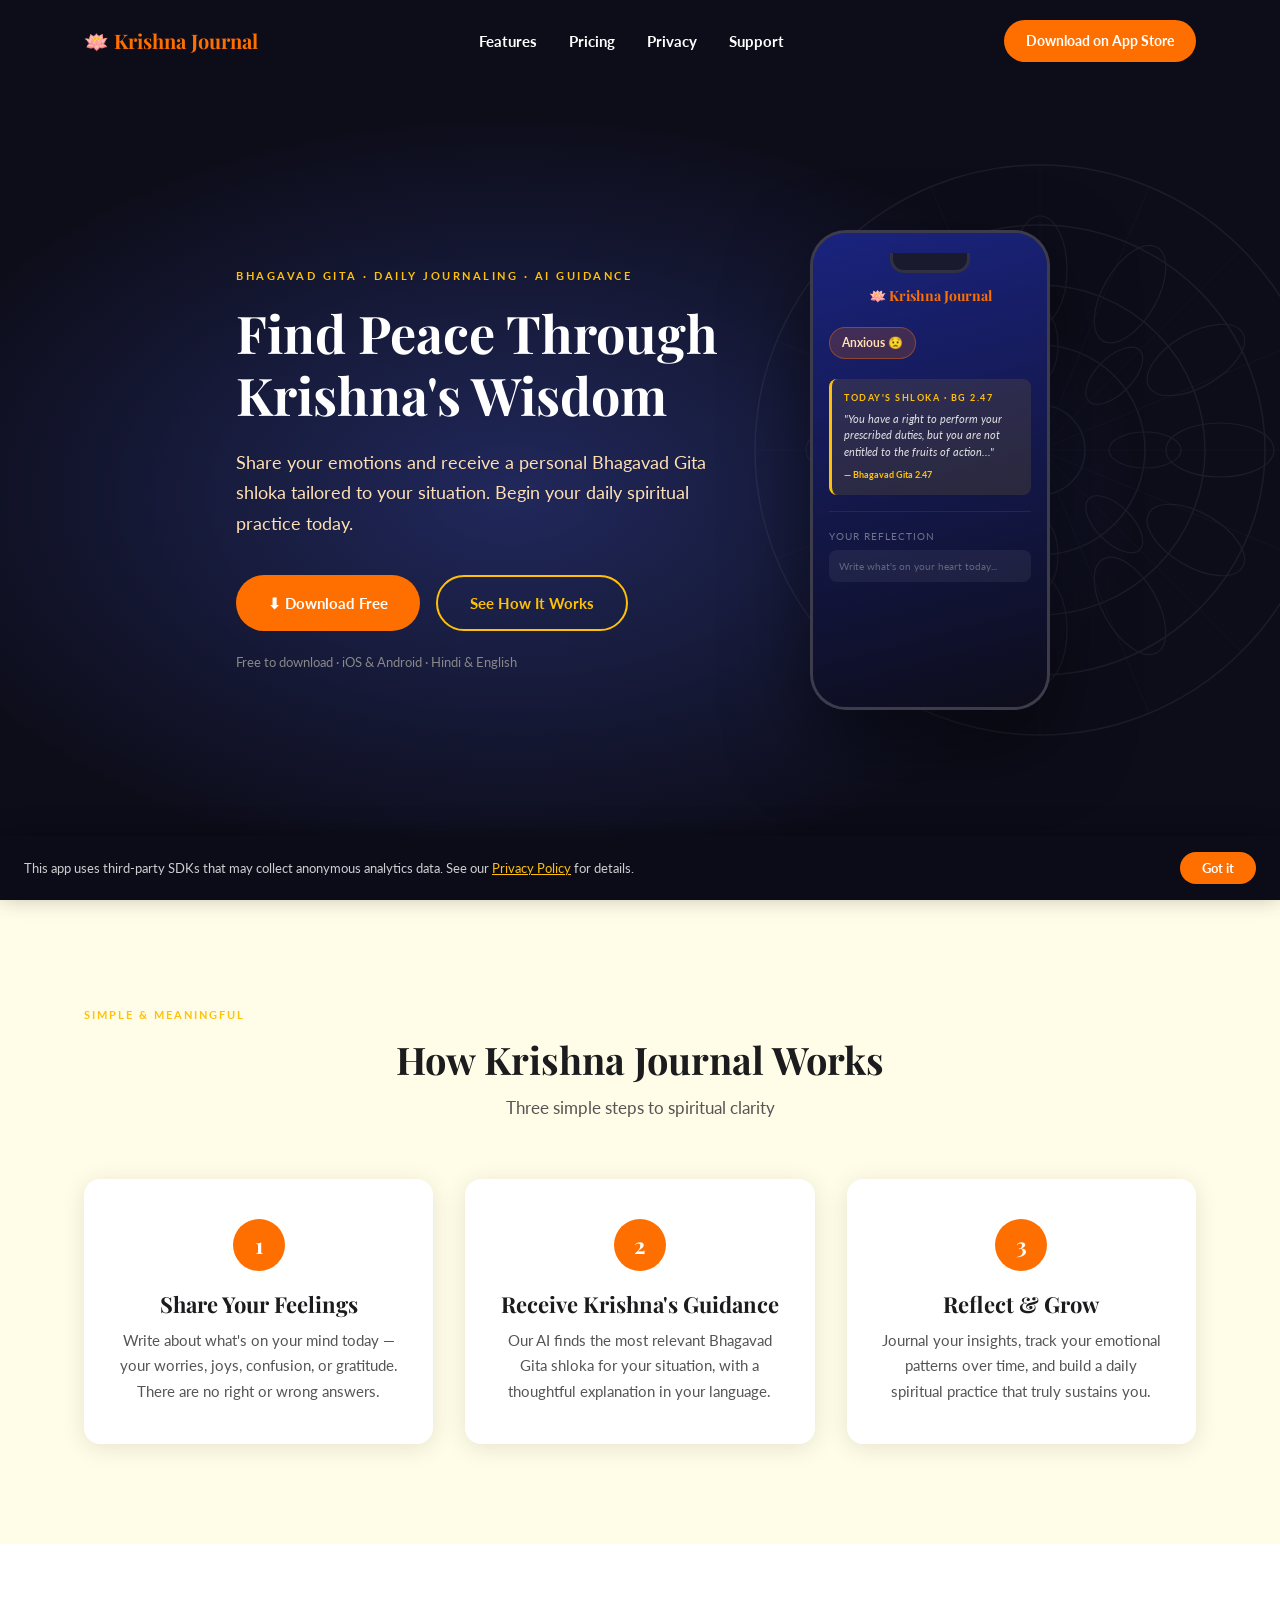
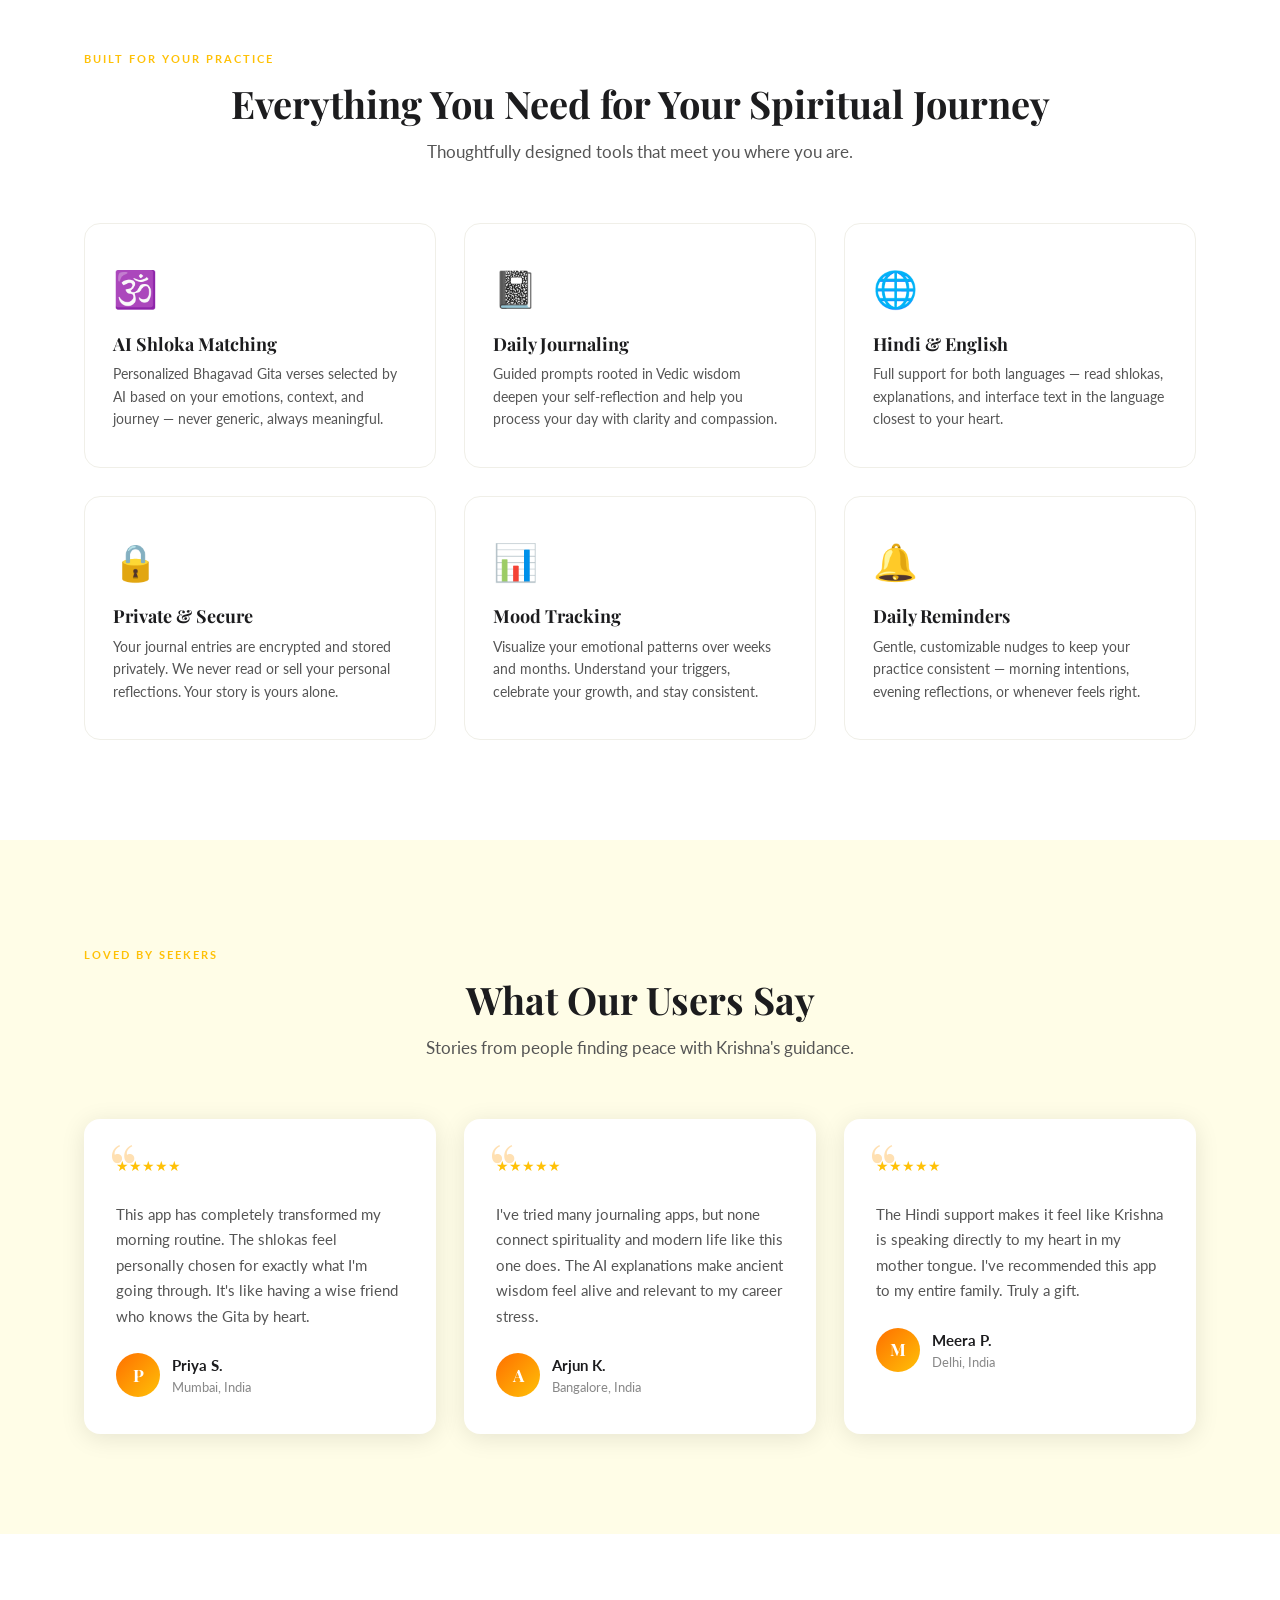
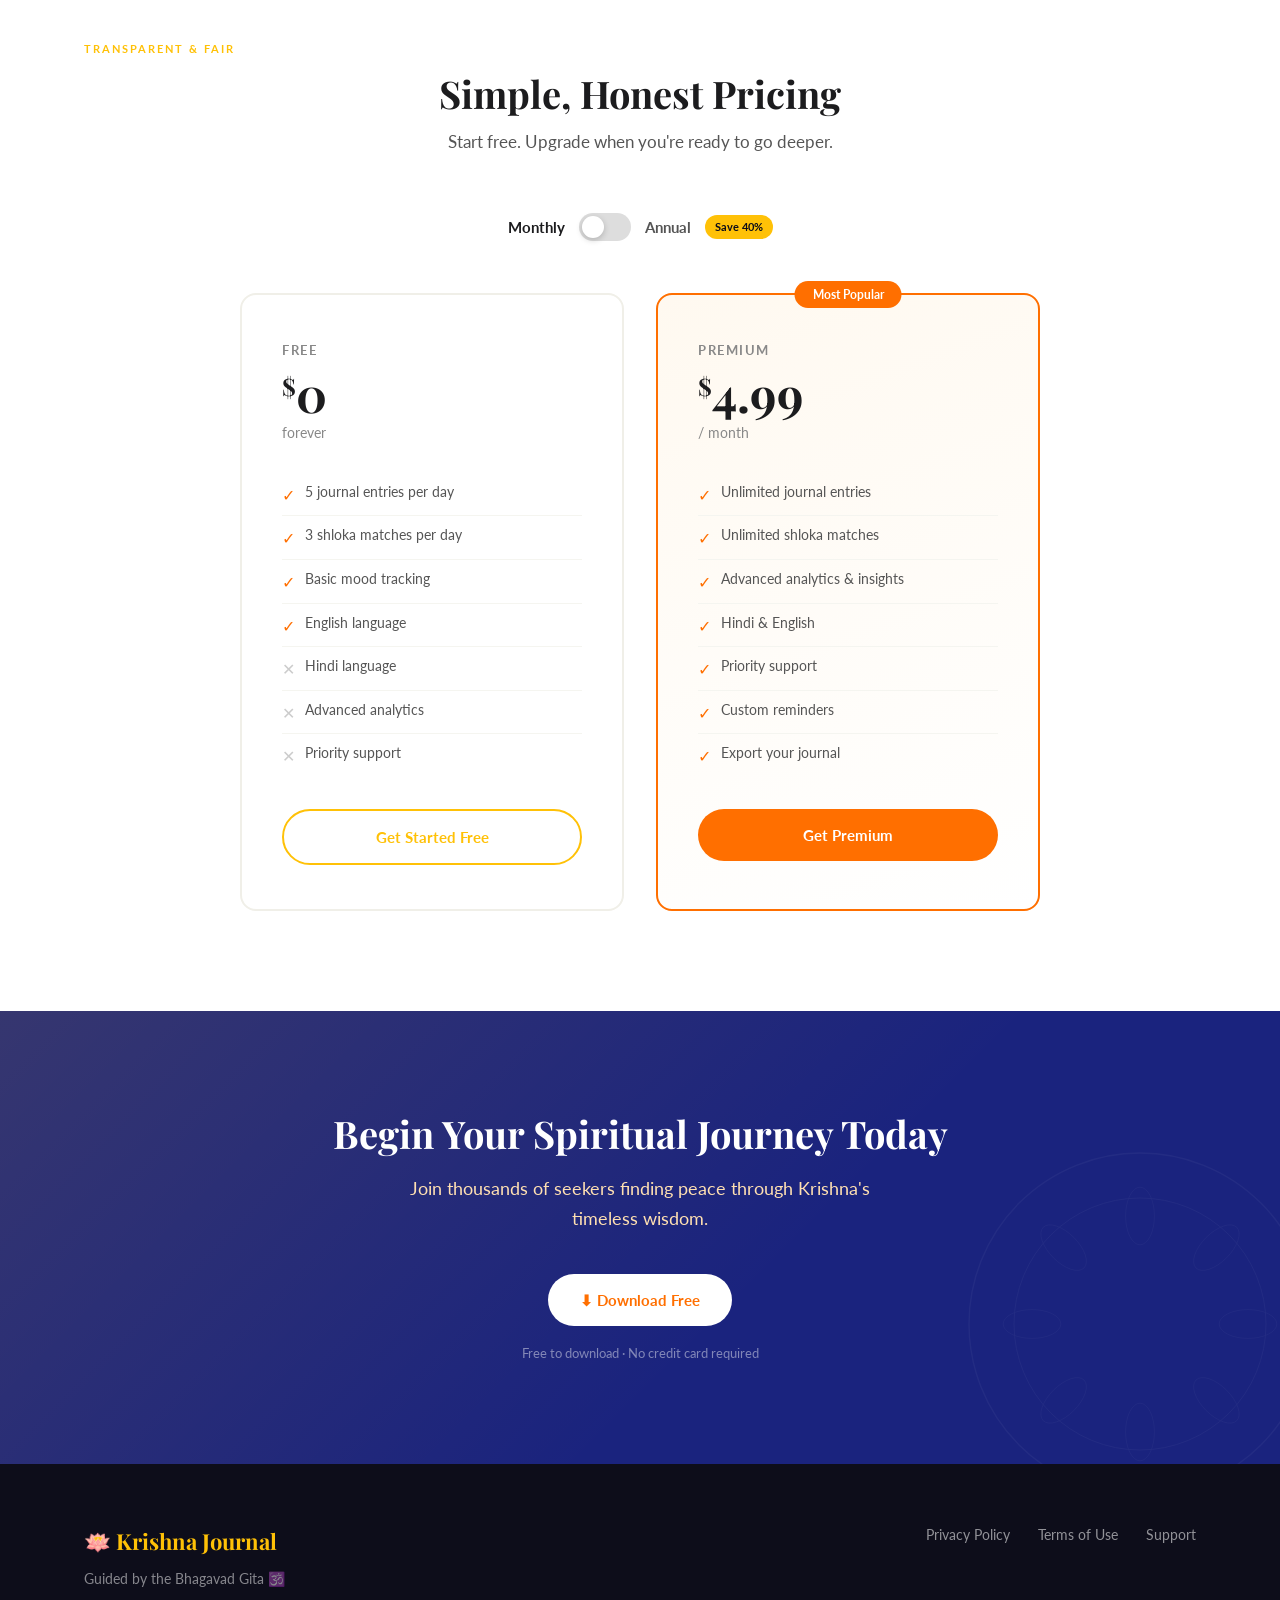
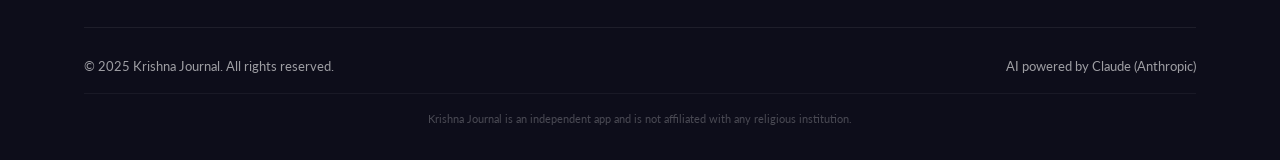
==== commit 9e4fc1e0: "Build complete static marketing website for Krishna Journal - index.html: full landing page with her" ====
--- a/index.html
+++ b/index.html
@@ -1,380 +1,352 @@
 <!DOCTYPE html>
 <html lang="en">
 <head>
-  <meta charset="UTF-8">
-  <meta name="viewport" content="width=device-width, initial-scale=1.0">
-  <title>Krishna Journal — Bhagavad Gita Wisdom for Daily Life</title>
-  <meta name="description" content="Krishna Journal — Find peace through Bhagavad Gita wisdom. Daily emotional check-ins, personalised shlokas from Lord Krishna, and a spiritual journaling experience in English and Hindi.">
-  <meta name="keywords" content="Krishna Journal, Bhagavad Gita app, spiritual journal, emotion journal, Krishna guidance, Hindi app, shloka app">
-  <meta name="author" content="Krishna Journal">
-
-  <!-- Open Graph -->
-  <meta property="og:type" content="website">
-  <meta property="og:title" content="Krishna Journal — Bhagavad Gita Wisdom for Daily Life">
-  <meta property="og:description" content="Share your emotions. Receive a personal shloka from Lord Krishna. Begin your daily spiritual practice.">
-  <meta property="og:image" content="assets/og-image.png">
-  <meta property="og:url" content="https://chitraguptpandey.github.io/KrishnaJournalWebsite/">
-
-  <!-- Twitter Card -->
-  <meta name="twitter:card" content="summary_large_image">
-  <meta name="twitter:title" content="Krishna Journal">
-  <meta name="twitter:description" content="Daily emotional check-ins with Bhagavad Gita wisdom from Lord Krishna.">
-  <meta name="twitter:image" content="assets/og-image.png">
-
-  <!-- Favicon -->
-  <link rel="icon" type="image/svg+xml" href="assets/favicon.svg">
-
-  <!-- Google Fonts -->
-  <link rel="preconnect" href="https://fonts.googleapis.com">
-  <link rel="preconnect" href="https://fonts.gstatic.com" crossorigin>
-  <link href="https://fonts.googleapis.com/css2?family=Playfair+Display:wght@400;700&family=Lato:wght@400;700&display=swap" rel="stylesheet">
-
-  <!-- Stylesheet -->
-  <link rel="stylesheet" href="css/styles.css">
+  <meta charset="UTF-8" />
+  <meta name="viewport" content="width=device-width, initial-scale=1.0" />
+  <title>Krishna Journal — Find Peace Through Krishna's Wisdom</title>
+  <meta name="description" content="Share your emotions and receive a personal Bhagavad Gita shloka tailored to your situation. Begin your daily spiritual practice with Krishna Journal." />
+  <link rel="icon" type="image/svg+xml" href="assets/favicon.svg" />
+  <link rel="stylesheet" href="css/styles.css" />
 </head>
 <body>
 
   <!-- ── Navigation ──────────────────────────────────────── -->
-  <nav class="navbar" aria-label="Main navigation">
-    <div class="navbar__inner">
-      <a href="index.html" class="navbar__logo">🪷 Krishna Journal</a>
-
-      <button class="navbar__hamburger" aria-label="Toggle navigation menu" aria-expanded="false">
-        <span></span>
-        <span></span>
-        <span></span>
-      </button>
-
-      <ul class="navbar__links">
-        <li><a href="index.html#features">Features</a></li>
-        <li><a href="index.html#pricing">Pricing</a></li>
+  <nav class="navbar" role="navigation" aria-label="Main navigation">
+    <div class="container navbar-inner">
+      <a href="index.html" class="navbar-logo">🪷 Krishna Journal</a>
+      <ul class="navbar-links" role="list">
+        <li><a href="#features">Features</a></li>
+        <li><a href="#pricing">Pricing</a></li>
         <li><a href="privacy.html">Privacy</a></li>
         <li><a href="support.html">Support</a></li>
       </ul>
-
-      <a href="https://apps.apple.com" class="navbar__cta" target="_blank" rel="noopener">Download on App Store</a>
+      <div class="navbar-cta">
+        <a href="#" class="btn btn-primary">Download on App Store</a>
+      </div>
+      <button class="hamburger" aria-label="Toggle menu" aria-expanded="false">
+        <span></span><span></span><span></span>
+      </button>
     </div>
   </nav>
 
-  <!-- ── Hero Section ────────────────────────────────────── -->
-  <section class="hero" aria-labelledby="hero-title">
-    <!-- Decorative mandala SVG -->
-    <svg class="hero__mandala" viewBox="0 0 600 600" xmlns="http://www.w3.org/2000/svg" aria-hidden="true">
-      <g fill="none" stroke="#ffffff" stroke-width="1">
-        <!-- Outer rings -->
-        <circle cx="300" cy="300" r="280"/>
-        <circle cx="300" cy="300" r="240"/>
-        <circle cx="300" cy="300" r="200"/>
-        <circle cx="300" cy="300" r="160"/>
-        <circle cx="300" cy="300" r="120"/>
-        <circle cx="300" cy="300" r="80"/>
-        <circle cx="300" cy="300" r="40"/>
+  <!-- Mobile Menu -->
+  <div class="mobile-menu" role="navigation" aria-label="Mobile navigation">
+    <a href="#features">Features</a>
+    <a href="#pricing">Pricing</a>
+    <a href="privacy.html">Privacy</a>
+    <a href="support.html">Support</a>
+    <a href="#" class="btn btn-primary">Download on App Store</a>
+  </div>
+
+  <main>
+
+    <!-- ── Section 1: Hero ───────────────────────────────── -->
+    <section class="hero" aria-label="Hero">
+      <!-- Decorative mandala -->
+      <svg class="hero-mandala" viewBox="0 0 400 400" xmlns="http://www.w3.org/2000/svg" aria-hidden="true">
+        <circle cx="200" cy="200" r="190" stroke="white" stroke-width="1" fill="none"/>
+        <circle cx="200" cy="200" r="150" stroke="white" stroke-width="1" fill="none"/>
+        <circle cx="200" cy="200" r="110" stroke="white" stroke-width="1" fill="none"/>
+        <circle cx="200" cy="200" r="70" stroke="white" stroke-width="1" fill="none"/>
+        <circle cx="200" cy="200" r="30" stroke="white" stroke-width="1" fill="none"/>
+        <!-- Petal outlines -->
+        <g stroke="white" stroke-width="0.8" fill="none">
+          <ellipse cx="200" cy="80" rx="18" ry="36"/>
+          <ellipse cx="200" cy="80" rx="18" ry="36" transform="rotate(30 200 200)"/>
+          <ellipse cx="200" cy="80" rx="18" ry="36" transform="rotate(60 200 200)"/>
+          <ellipse cx="200" cy="80" rx="18" ry="36" transform="rotate(90 200 200)"/>
+          <ellipse cx="200" cy="80" rx="18" ry="36" transform="rotate(120 200 200)"/>
+          <ellipse cx="200" cy="80" rx="18" ry="36" transform="rotate(150 200 200)"/>
+          <ellipse cx="200" cy="80" rx="18" ry="36" transform="rotate(180 200 200)"/>
+          <ellipse cx="200" cy="80" rx="18" ry="36" transform="rotate(210 200 200)"/>
+          <ellipse cx="200" cy="80" rx="18" ry="36" transform="rotate(240 200 200)"/>
+          <ellipse cx="200" cy="80" rx="18" ry="36" transform="rotate(270 200 200)"/>
+          <ellipse cx="200" cy="80" rx="18" ry="36" transform="rotate(300 200 200)"/>
+          <ellipse cx="200" cy="80" rx="18" ry="36" transform="rotate(330 200 200)"/>
+          <!-- Inner petals -->
+          <ellipse cx="200" cy="130" rx="12" ry="24" transform="rotate(0 200 200)"/>
+          <ellipse cx="200" cy="130" rx="12" ry="24" transform="rotate(45 200 200)"/>
+          <ellipse cx="200" cy="130" rx="12" ry="24" transform="rotate(90 200 200)"/>
+          <ellipse cx="200" cy="130" rx="12" ry="24" transform="rotate(135 200 200)"/>
+          <ellipse cx="200" cy="130" rx="12" ry="24" transform="rotate(180 200 200)"/>
+          <ellipse cx="200" cy="130" rx="12" ry="24" transform="rotate(225 200 200)"/>
+          <ellipse cx="200" cy="130" rx="12" ry="24" transform="rotate(270 200 200)"/>
+          <ellipse cx="200" cy="130" rx="12" ry="24" transform="rotate(315 200 200)"/>
+        </g>
         <!-- Radial lines -->
-        <line x1="300" y1="20" x2="300" y2="580"/>
-        <line x1="20" y1="300" x2="580" y2="300"/>
-        <line x1="102" y1="102" x2="498" y2="498"/>
-        <line x1="498" y1="102" x2="102" y2="498"/>
-        <line x1="300" y1="20" x2="300" y2="580" transform="rotate(22.5 300 300)"/>
-        <line x1="300" y1="20" x2="300" y2="580" transform="rotate(45 300 300)"/>
-        <line x1="300" y1="20" x2="300" y2="580" transform="rotate(67.5 300 300)"/>
-        <line x1="300" y1="20" x2="300" y2="580" transform="rotate(112.5 300 300)"/>
-        <line x1="300" y1="20" x2="300" y2="580" transform="rotate(135 300 300)"/>
-        <line x1="300" y1="20" x2="300" y2="580" transform="rotate(157.5 300 300)"/>
-        <!-- Lotus petals outer ring -->
-        <ellipse cx="300" cy="60" rx="18" ry="40" transform="rotate(0 300 300)"/>
-        <ellipse cx="300" cy="60" rx="18" ry="40" transform="rotate(30 300 300)"/>
-        <ellipse cx="300" cy="60" rx="18" ry="40" transform="rotate(60 300 300)"/>
-        <ellipse cx="300" cy="60" rx="18" ry="40" transform="rotate(90 300 300)"/>
-        <ellipse cx="300" cy="60" rx="18" ry="40" transform="rotate(120 300 300)"/>
-        <ellipse cx="300" cy="60" rx="18" ry="40" transform="rotate(150 300 300)"/>
-        <ellipse cx="300" cy="60" rx="18" ry="40" transform="rotate(180 300 300)"/>
-        <ellipse cx="300" cy="60" rx="18" ry="40" transform="rotate(210 300 300)"/>
-        <ellipse cx="300" cy="60" rx="18" ry="40" transform="rotate(240 300 300)"/>
-        <ellipse cx="300" cy="60" rx="18" ry="40" transform="rotate(270 300 300)"/>
-        <ellipse cx="300" cy="60" rx="18" ry="40" transform="rotate(300 300 300)"/>
-        <ellipse cx="300" cy="60" rx="18" ry="40" transform="rotate(330 300 300)"/>
-        <!-- Inner petals -->
-        <ellipse cx="300" cy="160" rx="12" ry="28" transform="rotate(0 300 300)"/>
-        <ellipse cx="300" cy="160" rx="12" ry="28" transform="rotate(45 300 300)"/>
-        <ellipse cx="300" cy="160" rx="12" ry="28" transform="rotate(90 300 300)"/>
-        <ellipse cx="300" cy="160" rx="12" ry="28" transform="rotate(135 300 300)"/>
-        <ellipse cx="300" cy="160" rx="12" ry="28" transform="rotate(180 300 300)"/>
-        <ellipse cx="300" cy="160" rx="12" ry="28" transform="rotate(225 300 300)"/>
-        <ellipse cx="300" cy="160" rx="12" ry="28" transform="rotate(270 300 300)"/>
-        <ellipse cx="300" cy="160" rx="12" ry="28" transform="rotate(315 300 300)"/>
-      </g>
-    </svg>
-
-    <div class="hero__inner">
-      <div class="hero__content">
-        <p class="hero__eyebrow">Bhagavad Gita · Daily Journaling · AI Guidance</p>
-        <h1 class="hero__title" id="hero-title">Find Peace Through<br>Krishna's Wisdom</h1>
-        <p class="hero__subtitle">Share your emotions and receive a personal Bhagavad Gita shloka tailored to your situation. Begin your daily spiritual practice today.</p>
-        <div class="hero__buttons">
-          <a href="https://apps.apple.com" class="btn btn--primary" target="_blank" rel="noopener">Download Free</a>
-          <button class="btn btn--outline-gold" data-scroll-to="how-it-works">See How It Works</button>
-        </div>
-        <p class="hero__small-text">Free to download · iOS · Hindi &amp; English</p>
-      </div>
-
-      <div class="hero__mockup" aria-hidden="true">
-        <div class="iphone-mockup">
-          <div class="iphone-screen__header">🪷 Krishna Journal</div>
-          <span class="iphone-screen__chip">Anxious 😟</span>
-          <div class="iphone-screen__quote-block">
-            <div class="iphone-screen__quote-label">✦ Today's Shloka</div>
-            <p class="iphone-screen__quote-text">"You have a right to perform your prescribed duties, but you are not entitled to the fruits of your actions."</p>
-            <div class="iphone-screen__quote-ref">— Bhagavad Gita 2.47</div>
-          </div>
-        </div>
-      </div>
-    </div>
-  </section>
-
-  <!-- ── How It Works ─────────────────────────────────────── -->
-  <section class="how-it-works" id="how-it-works" aria-labelledby="how-it-works-title">
-    <div class="container">
-      <div class="how-it-works__header">
-        <span class="section-badge">How It Works</span>
-        <h2 class="how-it-works__title" id="how-it-works-title">Your Daily Spiritual Practice</h2>
-      </div>
-      <div class="steps">
-        <div class="step-card">
-          <div class="step-card__number">01</div>
-          <div class="step-card__icon">🎭</div>
-          <h3 class="step-card__title">Choose Your Emotion</h3>
-          <p class="step-card__text">Select from 16 emotions that reflect your inner state — from joy and gratitude to anxiety and overwhelm.</p>
-        </div>
-
-        <div class="step-arrow" aria-hidden="true">→</div>
-
-        <div class="step-card">
-          <div class="step-card__number">02</div>
-          <div class="step-card__icon">🕉️</div>
-          <h3 class="step-card__title">Receive Krishna's Guidance</h3>
-          <p class="step-card__text">Get an authentic Bhagavad Gita shloka with personalised explanation, tailored to your specific situation using AI.</p>
-        </div>
-
-        <div class="step-arrow" aria-hidden="true">→</div>
-
-        <div class="step-card">
-          <div class="step-card__number">03</div>
-          <div class="step-card__icon">📖</div>
-          <h3 class="step-card__title">Reflect &amp; Grow</h3>
-          <p class="step-card__text">Journal your journey, track emotional patterns over time, and revisit Krishna's wisdom whenever you need it.</p>
-        </div>
-      </div>
-    </div>
-  </section>
-
-  <!-- ── Features ─────────────────────────────────────────── -->
-  <section class="features" id="features" aria-labelledby="features-title">
-    <div class="container">
-      <div class="features__header">
-        <span class="section-badge">Features</span>
-        <h2 class="features__title" id="features-title">Everything You Need for Your Inner Journey</h2>
-      </div>
-      <div class="features__grid">
-        <div class="feature-card">
-          <div class="feature-card__icon">🙏</div>
-          <h3 class="feature-card__title">Daily Check-In</h3>
-          <p class="feature-card__text">Share your emotion and optional context each day to receive guidance personalised to your exact situation.</p>
-        </div>
-        <div class="feature-card">
-          <div class="feature-card__icon">📿</div>
-          <h3 class="feature-card__title">Authentic Shlokas</h3>
-          <p class="feature-card__text">Real Bhagavad Gita verses matched to your emotional state — not random quotes, but contextually chosen using AI.</p>
-        </div>
-        <div class="feature-card">
-          <div class="feature-card__icon">💬</div>
-          <h3 class="feature-card__title">Talk to Krishna</h3>
-          <p class="feature-card__text">One-on-one multi-turn spiritual counselling chat powered by Krishna's teachings from the Bhagavad Gita.</p>
-        </div>
-        <div class="feature-card">
-          <div class="feature-card__icon">🌍</div>
-          <h3 class="feature-card__title">Hindi &amp; English</h3>
-          <p class="feature-card__text">Full app experience in both English and हिन्दी — switch anytime from Settings.</p>
-        </div>
-        <div class="feature-card">
-          <div class="feature-card__icon">📊</div>
-          <h3 class="feature-card__title">Monthly Summary</h3>
-          <p class="feature-card__text">Visualise your emotional journey across the month and receive Krishna's personal reflection on your growth.</p>
-        </div>
-        <div class="feature-card">
-          <div class="feature-card__icon">🔔</div>
-          <h3 class="feature-card__title">Daily Reminders</h3>
-          <p class="feature-card__text">Gentle notifications at 8 AM, 1 PM, and 8 PM to keep your spiritual practice consistent.</p>
-        </div>
-      </div>
-    </div>
-  </section>
-
-  <!-- ── Testimonials ──────────────────────────────────────── -->
-  <section class="testimonials" aria-labelledby="testimonials-title">
-    <div class="container">
-      <div class="testimonials__header">
-        <span class="section-badge section-badge--dark">Kind Words</span>
-        <h2 class="testimonials__title" id="testimonials-title">What People Are Saying</h2>
-      </div>
-
-      <div class="carousel" role="region" aria-label="Testimonials carousel" aria-live="polite">
-        <div class="carousel__track">
-          <div class="carousel__slide active" role="group" aria-label="Testimonial 1 of 3">
-            <div class="carousel__quote-mark">"</div>
-            <p class="carousel__quote-text">This app changed how I deal with anxiety. Krishna's words feel like they were written just for me. I check in every single morning now.</p>
-            <p class="carousel__attribution">— Priya S., Mumbai</p>
-          </div>
-
-          <div class="carousel__slide" role="group" aria-label="Testimonial 2 of 3">
-            <div class="carousel__quote-mark">"</div>
-            <p class="carousel__quote-text">I've used journaling apps before but none felt this meaningful. The shlokas are always surprisingly relevant to what I'm going through.</p>
-            <p class="carousel__attribution">— Rahul M., Toronto</p>
-          </div>
-
-          <div class="carousel__slide" role="group" aria-label="Testimonial 3 of 3">
-            <div class="carousel__quote-mark">"</div>
-            <p class="carousel__quote-text">The Hindi support is beautiful. कृष्ण के शब्द हिंदी में पढ़ना एक अलग ही अनुभव है। मेरी दिनचर्या का हिस्सा बन गया है।</p>
-            <p class="carousel__attribution">— Ananya K., Delhi</p>
-          </div>
-        </div>
-
-        <div class="carousel__dots" role="tablist" aria-label="Carousel navigation">
-          <button class="carousel__dot active" role="tab" aria-label="Go to slide 1" aria-selected="true"></button>
-          <button class="carousel__dot" role="tab" aria-label="Go to slide 2" aria-selected="false"></button>
-          <button class="carousel__dot" role="tab" aria-label="Go to slide 3" aria-selected="false"></button>
-        </div>
-      </div>
-    </div>
-  </section>
-
-  <!-- ── Pricing ───────────────────────────────────────────── -->
-  <section class="pricing" id="pricing" aria-labelledby="pricing-title">
-    <div class="container">
-      <div class="pricing__header">
-        <span class="section-badge">Pricing</span>
-        <h2 class="pricing__title" id="pricing-title">Simple, Transparent Pricing</h2>
-      </div>
-      <p class="pricing__subtitle">Start free. Upgrade when you're ready.</p>
-
-      <div class="pricing__cards">
-        <!-- Free Card -->
-        <div class="pricing-card">
-          <p class="pricing-card__label">Free Forever</p>
-          <div class="pricing-card__price">$0</div>
-          <p class="pricing-card__price-sub">Always free</p>
-          <ul class="pricing-card__features">
-            <li><span class="check">✓</span> Daily emotion check-ins</li>
-            <li><span class="check">✓</span> Authentic Bhagavad Gita shlokas</li>
-            <li><span class="check">✓</span> Journal entries &amp; history</li>
-            <li><span class="check">✓</span> Hindi &amp; English support</li>
-            <li><span class="check">✓</span> Monthly emotional summary</li>
-            <li><span class="cross">✗</span> Ad-free experience</li>
-            <li><span class="cross">✗</span> Unlimited Talk to Krishna</li>
-          </ul>
-          <a href="https://apps.apple.com" class="btn btn--outline-saffron" style="width:100%;justify-content:center;" target="_blank" rel="noopener">Download Free</a>
-        </div>
-
-        <!-- Pro Card -->
-        <div class="pricing-card pricing-card--pro">
-          <div class="pricing-card__badge">Most Popular</div>
-          <p class="pricing-card__label">Krishna Pro 👑</p>
-
-          <div class="pricing__toggle" role="group" aria-label="Billing period">
-            <button class="pricing__toggle-btn active" data-pricing="monthly" aria-pressed="true">Monthly</button>
-            <button class="pricing__toggle-btn" data-pricing="yearly" aria-pressed="false">Yearly</button>
-          </div>
-
-          <div class="price-monthly">
-            <div class="pricing-card__price">$2.99</div>
-            <p class="pricing-card__price-sub">per month</p>
-          </div>
-          <div class="price-yearly hidden">
-            <div class="pricing-card__price">$19.99 <span class="pricing__save-tag">Save 44%</span></div>
-            <p class="pricing-card__price-sub">per year</p>
-          </div>
-
-          <p class="pricing__lifetime">Or $49.99 one-time Lifetime access</p>
-
-          <ul class="pricing-card__features">
-            <li><span class="check">✓</span> Everything in Free</li>
-            <li><span class="check">✓</span> Ad-free experience</li>
-            <li><span class="check">✓</span> Unlimited Talk to Krishna sessions</li>
-            <li><span class="check">✓</span> Priority support</li>
-            <li><span class="check">✓</span> Support the app's mission 🙏</li>
-          </ul>
-
-          <a href="https://apps.apple.com" class="btn btn--gold" style="width:100%;justify-content:center;" target="_blank" rel="noopener">Upgrade to Pro</a>
-          <p class="pricing-card__note">Subscriptions managed via App Store. Cancel anytime.</p>
-        </div>
-      </div>
-    </div>
-  </section>
-
-  <!-- ── Download CTA Banner ───────────────────────────────── -->
-  <section class="download-cta" aria-labelledby="cta-title">
-    <h2 class="download-cta__title" id="cta-title">Begin Your Journey With Krishna Today</h2>
-    <p class="download-cta__subtitle">Free to download. No sign-up required. Your data stays on your device.</p>
-
-    <div class="download-cta__buttons">
-      <!-- App Store Button -->
-      <a href="https://apps.apple.com" class="store-btn" target="_blank" rel="noopener" aria-label="Download on the App Store">
-        <svg width="28" height="28" viewBox="0 0 814 1000" fill="white" xmlns="http://www.w3.org/2000/svg" aria-hidden="true">
-          <path d="M788.1 340.9c-5.8 4.5-108.2 62.2-108.2 190.5 0 148.4 130.3 200.9 134.2 202.2-.6 3.2-20.7 71.9-68.7 141.9-42.8 61.6-87.5 123.1-155.5 123.1s-85.5-39.5-164-39.5c-76 0-103.7 40.8-165.9 40.8s-105-37.5-155.5-127.4C46 405.1 154.4 224 258.2 224c63.6 0 109.6 37.5 164.4 37.5c47.4 0 100.5-39.5 169.3-39.5c27.6 0 107.3 2.6 175.8 86.5zm-234.5-161.2c31.1-36.9 53.1-88.1 53.1-139.3 0-7.1-.6-14.3-1.9-20.1-50.6 1.9-110.8 33.7-147.1 75.8-28.5 32.4-55.1 83.6-55.1 135.5 0 7.8 1.3 15.6 1.9 18.1 3.2.6 8.4 1.3 13.6 1.3 45.4 0 102.5-30.4 135.5-71.3z"/>
-        </svg>
-        <div class="store-btn__text">
-          <span class="store-btn__sub">Download on the</span>
-          <span class="store-btn__name">App Store</span>
-        </div>
-      </a>
-
-      <!-- Google Play (Coming Soon) -->
-      <div class="store-btn store-btn--coming-soon" aria-label="Google Play — Coming Soon" style="position:relative;">
-        <svg width="28" height="28" viewBox="0 0 512 512" fill="white" xmlns="http://www.w3.org/2000/svg" aria-hidden="true">
-          <path d="M325.3 234.3L104.6 13l280.8 161.2-60.1 60.1zM47 0C34 6.8 25.3 19.2 25.3 35.3v441.3c0 16.1 8.7 28.5 21.7 35.3l256.6-256L47 0zm425.2 225.6l-58.9-34.1-65.7 64.5 65.7 64.5 60.1-34.1c17.4-9.7 17.4-34.1 0-43.8zM104.6 499l280.8-161.2-60.1-60.1L104.6 499z"/>
-        </svg>
-        <div class="store-btn__text">
-          <span class="store-btn__sub">Get it on</span>
-          <span class="store-btn__name">Google Play</span>
-        </div>
-        <span class="coming-soon-badge">Coming Soon</span>
-      </div>
-    </div>
-  </section>
-
-  <!-- ── Footer ────────────────────────────────────────────── -->
+        <g stroke="white" stroke-width="0.5" fill="none" opacity="0.5">
+          <line x1="200" y1="10" x2="200" y2="390"/>
+          <line x1="10" y1="200" x2="390" y2="200"/>
+          <line x1="200" y1="10" x2="200" y2="390" transform="rotate(45 200 200)"/>
+          <line x1="10" y1="200" x2="390" y2="200" transform="rotate(45 200 200)"/>
+          <line x1="200" y1="10" x2="200" y2="390" transform="rotate(22.5 200 200)"/>
+          <line x1="10" y1="200" x2="390" y2="200" transform="rotate(22.5 200 200)"/>
+          <line x1="200" y1="10" x2="200" y2="390" transform="rotate(67.5 200 200)"/>
+          <line x1="10" y1="200" x2="390" y2="200" transform="rotate(67.5 200 200)"/>
+        </g>
+      </svg>
+
+      <div class="container">
+        <div class="hero-inner">
+          <!-- Left column -->
+          <div class="hero-content">
+            <p class="hero-eyebrow">Bhagavad Gita · Daily Journaling · AI Guidance</p>
+            <h1>Find Peace Through<br>Krishna's Wisdom</h1>
+            <p class="hero-sub">Share your emotions and receive a personal Bhagavad Gita shloka tailored to your situation. Begin your daily spiritual practice today.</p>
+            <div class="hero-actions">
+              <a href="#" class="btn btn-primary">⬇ Download Free</a>
+              <a href="#how-it-works" class="btn btn-outline-gold">See How It Works</a>
+            </div>
+            <p class="hero-note">Free to download · iOS &amp; Android · Hindi &amp; English</p>
+          </div>
+
+          <!-- Right column — iPhone mockup -->
+          <div class="hero-mockup" aria-hidden="true">
+            <div class="iphone-frame">
+              <div class="iphone-screen">
+                <div class="iphone-notch"></div>
+                <div class="iphone-header">🪷 Krishna Journal</div>
+                <span class="iphone-emotion-chip">Anxious 😟</span>
+                <div class="iphone-quote-block">
+                  <div class="iphone-quote-label">Today's Shloka · BG 2.47</div>
+                  <div class="iphone-quote-text">"You have a right to perform your prescribed duties, but you are not entitled to the fruits of action..."</div>
+                  <div class="iphone-quote-src">— Bhagavad Gita 2.47</div>
+                </div>
+                <div class="iphone-divider"></div>
+                <div class="iphone-prompt-label">Your reflection</div>
+                <div class="iphone-input-mock">Write what's on your heart today...</div>
+              </div>
+            </div>
+          </div>
+        </div>
+      </div>
+    </section>
+
+    <!-- ── Section 2: How It Works ───────────────────────── -->
+    <section class="how-it-works" id="how-it-works" aria-labelledby="how-title">
+      <div class="container">
+        <p class="section-label text-center">Simple &amp; Meaningful</p>
+        <h2 class="section-title" id="how-title">How Krishna Journal Works</h2>
+        <p class="section-subtitle">Three simple steps to spiritual clarity</p>
+        <div class="steps-grid">
+          <div class="step-card">
+            <div class="step-number">1</div>
+            <h3>Share Your Feelings</h3>
+            <p>Write about what's on your mind today — your worries, joys, confusion, or gratitude. There are no right or wrong answers.</p>
+          </div>
+          <div class="step-card">
+            <div class="step-number">2</div>
+            <h3>Receive Krishna's Guidance</h3>
+            <p>Our AI finds the most relevant Bhagavad Gita shloka for your situation, with a thoughtful explanation in your language.</p>
+          </div>
+          <div class="step-card">
+            <div class="step-number">3</div>
+            <h3>Reflect &amp; Grow</h3>
+            <p>Journal your insights, track your emotional patterns over time, and build a daily spiritual practice that truly sustains you.</p>
+          </div>
+        </div>
+      </div>
+    </section>
+
+    <!-- ── Section 3: Features ───────────────────────────── -->
+    <section class="features" id="features" aria-labelledby="features-title">
+      <div class="container">
+        <p class="section-label text-center">Built for Your Practice</p>
+        <h2 class="section-title" id="features-title">Everything You Need for Your Spiritual Journey</h2>
+        <p class="section-subtitle">Thoughtfully designed tools that meet you where you are.</p>
+        <div class="features-grid">
+          <div class="feature-card">
+            <span class="feature-icon">🕉️</span>
+            <h3>AI Shloka Matching</h3>
+            <p>Personalized Bhagavad Gita verses selected by AI based on your emotions, context, and journey — never generic, always meaningful.</p>
+          </div>
+          <div class="feature-card">
+            <span class="feature-icon">📓</span>
+            <h3>Daily Journaling</h3>
+            <p>Guided prompts rooted in Vedic wisdom deepen your self-reflection and help you process your day with clarity and compassion.</p>
+          </div>
+          <div class="feature-card">
+            <span class="feature-icon">🌐</span>
+            <h3>Hindi &amp; English</h3>
+            <p>Full support for both languages — read shlokas, explanations, and interface text in the language closest to your heart.</p>
+          </div>
+          <div class="feature-card">
+            <span class="feature-icon">🔒</span>
+            <h3>Private &amp; Secure</h3>
+            <p>Your journal entries are encrypted and stored privately. We never read or sell your personal reflections. Your story is yours alone.</p>
+          </div>
+          <div class="feature-card">
+            <span class="feature-icon">📊</span>
+            <h3>Mood Tracking</h3>
+            <p>Visualize your emotional patterns over weeks and months. Understand your triggers, celebrate your growth, and stay consistent.</p>
+          </div>
+          <div class="feature-card">
+            <span class="feature-icon">🔔</span>
+            <h3>Daily Reminders</h3>
+            <p>Gentle, customizable nudges to keep your practice consistent — morning intentions, evening reflections, or whenever feels right.</p>
+          </div>
+        </div>
+      </div>
+    </section>
+
+    <!-- ── Section 4: Testimonials ───────────────────────── -->
+    <section class="testimonials" aria-labelledby="testimonials-title">
+      <div class="container">
+        <p class="section-label text-center">Loved by Seekers</p>
+        <h2 class="section-title" id="testimonials-title">What Our Users Say</h2>
+        <p class="section-subtitle">Stories from people finding peace with Krishna's guidance.</p>
+        <div class="testimonials-wrapper">
+          <div class="testimonials-track">
+            <div class="testimonial-card">
+              <div class="testimonial-stars">★★★★★</div>
+              <p class="testimonial-quote">This app has completely transformed my morning routine. The shlokas feel personally chosen for exactly what I'm going through. It's like having a wise friend who knows the Gita by heart.</p>
+              <div class="testimonial-author">
+                <div class="testimonial-avatar">P</div>
+                <div>
+                  <div class="testimonial-name">Priya S.</div>
+                  <div class="testimonial-location">Mumbai, India</div>
+                </div>
+              </div>
+            </div>
+            <div class="testimonial-card">
+              <div class="testimonial-stars">★★★★★</div>
+              <p class="testimonial-quote">I've tried many journaling apps, but none connect spirituality and modern life like this one does. The AI explanations make ancient wisdom feel alive and relevant to my career stress.</p>
+              <div class="testimonial-author">
+                <div class="testimonial-avatar">A</div>
+                <div>
+                  <div class="testimonial-name">Arjun K.</div>
+                  <div class="testimonial-location">Bangalore, India</div>
+                </div>
+              </div>
+            </div>
+            <div class="testimonial-card">
+              <div class="testimonial-stars">★★★★★</div>
+              <p class="testimonial-quote">The Hindi support makes it feel like Krishna is speaking directly to my heart in my mother tongue. I've recommended this app to my entire family. Truly a gift.</p>
+              <div class="testimonial-author">
+                <div class="testimonial-avatar">M</div>
+                <div>
+                  <div class="testimonial-name">Meera P.</div>
+                  <div class="testimonial-location">Delhi, India</div>
+                </div>
+              </div>
+            </div>
+          </div>
+          <div class="carousel-dots" aria-label="Carousel navigation" role="tablist"></div>
+        </div>
+      </div>
+    </section>
+
+    <!-- ── Section 5: Pricing ────────────────────────────── -->
+    <section class="pricing" id="pricing" aria-labelledby="pricing-title">
+      <div class="container">
+        <p class="section-label text-center">Transparent &amp; Fair</p>
+        <h2 class="section-title" id="pricing-title">Simple, Honest Pricing</h2>
+        <p class="section-subtitle">Start free. Upgrade when you're ready to go deeper.</p>
+
+        <div class="pricing-toggle" aria-label="Billing period toggle">
+          <span class="toggle-label active" data-period="monthly">Monthly</span>
+          <div class="toggle-switch" role="switch" aria-checked="false" tabindex="0" aria-label="Toggle annual billing">
+            <div class="toggle-knob"></div>
+          </div>
+          <span class="toggle-label" data-period="annual">Annual</span>
+          <span class="annual-badge">Save 40%</span>
+        </div>
+
+        <div class="pricing-grid">
+          <!-- Free -->
+          <div class="pricing-card">
+            <p class="pricing-plan">Free</p>
+            <div class="pricing-price"><sup>$</sup>0</div>
+            <p class="pricing-period">forever</p>
+            <ul class="pricing-features">
+              <li><span class="pricing-check">✓</span> 5 journal entries per day</li>
+              <li><span class="pricing-check">✓</span> 3 shloka matches per day</li>
+              <li><span class="pricing-check">✓</span> Basic mood tracking</li>
+              <li><span class="pricing-check">✓</span> English language</li>
+              <li><span class="pricing-x">✕</span> Hindi language</li>
+              <li><span class="pricing-x">✕</span> Advanced analytics</li>
+              <li><span class="pricing-x">✕</span> Priority support</li>
+            </ul>
+            <a href="#" class="btn btn-outline-gold">Get Started Free</a>
+          </div>
+
+          <!-- Premium -->
+          <div class="pricing-card featured">
+            <div class="pricing-badge">Most Popular</div>
+            <p class="pricing-plan">Premium</p>
+            <div class="pricing-price premium-price"><sup>$</sup>4.99</div>
+            <p class="pricing-period premium-period">/ month</p>
+            <ul class="pricing-features">
+              <li><span class="pricing-check">✓</span> Unlimited journal entries</li>
+              <li><span class="pricing-check">✓</span> Unlimited shloka matches</li>
+              <li><span class="pricing-check">✓</span> Advanced analytics &amp; insights</li>
+              <li><span class="pricing-check">✓</span> Hindi &amp; English</li>
+              <li><span class="pricing-check">✓</span> Priority support</li>
+              <li><span class="pricing-check">✓</span> Custom reminders</li>
+              <li><span class="pricing-check">✓</span> Export your journal</li>
+            </ul>
+            <a href="#" class="btn btn-primary">Get Premium</a>
+          </div>
+        </div>
+      </div>
+    </section>
+
+    <!-- ── Section 6: CTA Banner ──────────────────────────── -->
+    <section class="cta-banner" aria-labelledby="cta-title">
+      <svg class="cta-banner-mandala" viewBox="0 0 400 400" xmlns="http://www.w3.org/2000/svg" aria-hidden="true">
+        <circle cx="200" cy="200" r="190" stroke="white" stroke-width="1.5" fill="none"/>
+        <circle cx="200" cy="200" r="140" stroke="white" stroke-width="1" fill="none"/>
+        <g stroke="white" stroke-width="0.8" fill="none">
+          <ellipse cx="200" cy="80" rx="16" ry="32" transform="rotate(0 200 200)"/>
+          <ellipse cx="200" cy="80" rx="16" ry="32" transform="rotate(45 200 200)"/>
+          <ellipse cx="200" cy="80" rx="16" ry="32" transform="rotate(90 200 200)"/>
+          <ellipse cx="200" cy="80" rx="16" ry="32" transform="rotate(135 200 200)"/>
+          <ellipse cx="200" cy="80" rx="16" ry="32" transform="rotate(180 200 200)"/>
+          <ellipse cx="200" cy="80" rx="16" ry="32" transform="rotate(225 200 200)"/>
+          <ellipse cx="200" cy="80" rx="16" ry="32" transform="rotate(270 200 200)"/>
+          <ellipse cx="200" cy="80" rx="16" ry="32" transform="rotate(315 200 200)"/>
+        </g>
+      </svg>
+      <div class="container">
+        <h2 id="cta-title">Begin Your Spiritual Journey Today</h2>
+        <p class="cta-banner-sub">Join thousands of seekers finding peace through Krishna's timeless wisdom.</p>
+        <a href="#" class="btn btn-white">⬇ Download Free</a>
+        <p class="cta-banner-note">Free to download · No credit card required</p>
+      </div>
+    </section>
+
+  </main>
+
+  <!-- ── Footer ──────────────────────────────────────────── -->
   <footer class="footer" role="contentinfo">
     <div class="container">
-      <div class="footer__top">
-        <div class="footer__logo">🪷 Krishna Journal</div>
-        <div class="footer__tagline">Guided by the Bhagavad Gita 🕉️</div>
-      </div>
-
-      <nav class="footer__links" aria-label="Footer navigation">
-        <a href="privacy.html">Privacy Policy</a>
-        <a href="terms.html">Terms of Use</a>
-        <a href="support.html">Support</a>
-      </nav>
-
-      <div class="footer__bottom">
-        <span class="footer__copyright">© 2025 Krishna Journal. All rights reserved.</span>
-        <span class="footer__attribution">AI powered by Claude (Anthropic)</span>
-      </div>
-
-      <p class="footer__disclaimer">Krishna Journal is an independent app and is not affiliated with any religious institution.</p>
+      <div class="footer-top">
+        <div class="footer-brand">
+          <div class="footer-logo">🪷 Krishna Journal</div>
+          <p class="footer-tagline">Guided by the Bhagavad Gita 🕉️</p>
+        </div>
+        <nav class="footer-links" aria-label="Footer navigation">
+          <a href="privacy.html">Privacy Policy</a>
+          <a href="terms.html">Terms of Use</a>
+          <a href="support.html">Support</a>
+        </nav>
+      </div>
+      <div class="footer-bottom">
+        <span class="footer-copy">© 2025 Krishna Journal. All rights reserved.</span>
+        <span class="footer-ai">AI powered by Claude (Anthropic)</span>
+      </div>
+      <p class="footer-disclaimer">Krishna Journal is an independent app and is not affiliated with any religious institution.</p>
     </div>
   </footer>
 
-  <!-- ── Cookie Notice ─────────────────────────────────────── -->
-  <div class="cookie-notice" role="alert" aria-live="polite">
-    <p class="cookie-notice__text">
-      This app uses third-party SDKs that may collect anonymous analytics data.
-      See our <a href="privacy.html">Privacy Policy</a> for details.
-    </p>
-    <button class="cookie-notice__btn">Got it</button>
+  <!-- Cookie Banner -->
+  <div class="cookie-banner" role="alert" aria-live="polite">
+    <p class="cookie-text">This app uses third-party SDKs that may collect anonymous analytics data. See our <a href="privacy.html">Privacy Policy</a> for details.</p>
+    <button class="cookie-btn">Got it</button>
   </div>
 
-  <!-- ── Back to Top ───────────────────────────────────────── -->
-  <button class="back-to-top" aria-label="Scroll back to top" title="Back to top">↑</button>
+  <!-- Back to Top -->
+  <button class="back-to-top" aria-label="Back to top">↑</button>
 
   <script src="js/main.js"></script>
 </body>
--- a/css/styles.css
+++ b/css/styles.css
@@ -1,9 +1,11 @@
 /* ============================================================
    Krishna Journal — styles.css
-   Design system, shared components, and all page styles
    ============================================================ */
 
-/* ── CSS Custom Properties ─────────────────────────────────── */
+/* Google Fonts */
+@import url('https://fonts.googleapis.com/css2?family=Playfair+Display:wght@400;700&family=Lato:wght@400;700&display=swap');
+
+/* ── CSS Variables ────────────────────────────────────────── */
 :root {
   --saffron: #FF6F00;
   --saffron-light: #FFE0B2;
@@ -21,1634 +23,1000 @@
   --shadow: 0 4px 24px rgba(0, 0, 0, 0.10);
 }
 
-/* ── Reset & Base ───────────────────────────────────────────── */
-*, *::before, *::after {
-  box-sizing: border-box;
-  margin: 0;
-  padding: 0;
-}
-
-html {
-  scroll-behavior: smooth;
-  font-size: 16px;
-}
-
+/* ── Reset / Normalize ────────────────────────────────────── */
+*, *::before, *::after { box-sizing: border-box; margin: 0; padding: 0; }
+html { scroll-behavior: smooth; font-size: 16px; }
 body {
   font-family: 'Lato', sans-serif;
   color: var(--text-dark);
-  background-color: var(--white);
+  background: var(--white);
   line-height: 1.6;
   overflow-x: hidden;
 }
-
-h1, h2, h3, h4, h5, h6 {
+img { display: block; max-width: 100%; }
+a { text-decoration: none; color: inherit; }
+ul { list-style: none; }
+button { cursor: pointer; border: none; background: none; font-family: inherit; }
+input, textarea, select { font-family: inherit; }
+
+/* ── Typography ───────────────────────────────────────────── */
+h1, h2, h3, h4 {
   font-family: 'Playfair Display', serif;
-  line-height: 1.3;
-}
-
-a {
-  text-decoration: none;
-  color: inherit;
-  transition: color 0.2s ease;
-}
-
-img {
-  max-width: 100%;
-  height: auto;
-}
-
-ul {
-  list-style: none;
-}
-
-button {
-  cursor: pointer;
-  font-family: 'Lato', sans-serif;
-  border: none;
-  outline: none;
-}
-
-/* ── Utility ────────────────────────────────────────────────── */
+  line-height: 1.2;
+}
+h1 { font-size: clamp(32px, 5vw, 52px); }
+h2 { font-size: clamp(26px, 3.5vw, 38px); }
+h3 { font-size: clamp(18px, 2vw, 22px); }
+p { line-height: 1.7; }
+
+/* ── Utility ──────────────────────────────────────────────── */
 .container {
-  max-width: 1200px;
+  max-width: 1160px;
   margin: 0 auto;
   padding: 0 24px;
 }
-
-.section-badge {
+.section-label {
   display: inline-block;
-  font-family: 'Lato', sans-serif;
-  font-size: 12px;
-  font-weight: 700;
-  letter-spacing: 1.5px;
+  font-size: 11px;
+  font-weight: 700;
+  letter-spacing: 2px;
   text-transform: uppercase;
-  background: var(--saffron-light);
-  color: var(--saffron);
-  padding: 6px 16px;
-  border-radius: 100px;
-  margin-bottom: 16px;
-}
-
-.section-badge--dark {
-  background: rgba(255, 193, 7, 0.2);
   color: var(--gold);
-}
-
-/* ── Buttons ────────────────────────────────────────────────── */
+  margin-bottom: 12px;
+}
+.section-title {
+  font-family: 'Playfair Display', serif;
+  text-align: center;
+  margin-bottom: 12px;
+}
+.section-subtitle {
+  text-align: center;
+  color: var(--text-medium);
+  font-size: 17px;
+  margin-bottom: 56px;
+}
 .btn {
   display: inline-flex;
   align-items: center;
-  justify-content: center;
   gap: 8px;
-  font-family: 'Lato', sans-serif;
-  font-size: 16px;
-  font-weight: 700;
   padding: 14px 32px;
-  border-radius: 100px;
+  border-radius: 50px;
+  font-size: 15px;
+  font-weight: 700;
   transition: all 0.2s ease;
-  text-decoration: none;
-  cursor: pointer;
-  border: 2px solid transparent;
-}
-
-.btn--primary {
+  white-space: nowrap;
+}
+.btn-primary {
   background: var(--saffron);
   color: var(--white);
-  border-color: var(--saffron);
-}
-
-.btn--primary:hover {
+}
+.btn-primary:hover {
   background: var(--gold-dark);
-  border-color: var(--gold-dark);
   transform: translateY(-2px);
-  box-shadow: 0 6px 20px rgba(255, 111, 0, 0.4);
-}
-
-.btn--outline-gold {
+  box-shadow: 0 8px 24px rgba(255, 111, 0, 0.35);
+}
+.btn-outline-gold {
   background: transparent;
   color: var(--gold);
-  border-color: var(--gold);
-}
-
-.btn--outline-gold:hover {
-  background: rgba(255, 193, 7, 0.1);
-  transform: translateY(-2px);
-}
-
-.btn--outline-saffron {
-  background: transparent;
-  color: var(--saffron);
-  border-color: var(--saffron);
-}
-
-.btn--outline-saffron:hover {
-  background: rgba(255, 111, 0, 0.08);
-  transform: translateY(-2px);
-}
-
-.btn--gold {
+  border: 2px solid var(--gold);
+}
+.btn-outline-gold:hover {
   background: var(--gold);
   color: var(--dark-bg);
-  border-color: var(--gold);
-}
-
-.btn--gold:hover {
-  background: var(--gold-dark);
-  border-color: var(--gold-dark);
   transform: translateY(-2px);
-  box-shadow: 0 6px 20px rgba(255, 193, 7, 0.4);
-}
-
-/* ── Navigation ─────────────────────────────────────────────── */
+}
+.btn-white {
+  background: var(--white);
+  color: var(--saffron);
+}
+.btn-white:hover {
+  background: var(--saffron-light);
+  transform: translateY(-2px);
+  box-shadow: 0 8px 24px rgba(255,255,255,0.25);
+}
+.text-center { text-align: center; }
+
+/* ── Navbar ───────────────────────────────────────────────── */
 .navbar {
   position: fixed;
   top: 0;
   left: 0;
   right: 0;
   z-index: 1000;
-  transition: background 0.3s ease, box-shadow 0.3s ease;
-  padding: 0;
-}
-
+  padding: 20px 0;
+  transition: background 0.3s ease, box-shadow 0.3s ease, padding 0.3s ease;
+}
 .navbar.scrolled {
   background: var(--white);
-  box-shadow: 0 2px 20px rgba(0, 0, 0, 0.1);
-}
-
-.navbar__inner {
-  max-width: 1200px;
-  margin: 0 auto;
-  padding: 0 24px;
-  height: 68px;
+  box-shadow: 0 2px 20px rgba(0, 0, 0, 0.08);
+  padding: 12px 0;
+}
+.navbar-inner {
   display: flex;
   align-items: center;
   justify-content: space-between;
-}
-
-.navbar__logo {
+  gap: 24px;
+}
+.navbar-logo {
   font-family: 'Playfair Display', serif;
-  font-size: 22px;
+  font-size: 20px;
   font-weight: 700;
   color: var(--saffron);
-  text-decoration: none;
+  display: flex;
+  align-items: center;
+  gap: 6px;
   white-space: nowrap;
 }
-
-.navbar__logo:hover {
-  color: var(--gold-dark);
-}
-
-.navbar__links {
-  display: flex;
-  align-items: center;
-  gap: 8px;
-  list-style: none;
-}
-
-.navbar__links a {
-  font-family: 'Lato', sans-serif;
+.navbar-logo:hover { opacity: 0.85; }
+.navbar-links {
+  display: flex;
+  align-items: center;
+  gap: 32px;
+  flex: 1;
+  justify-content: center;
+}
+.navbar-links a {
   font-size: 15px;
   font-weight: 700;
   color: var(--white);
-  padding: 8px 14px;
-  border-radius: 8px;
-  transition: color 0.2s ease, background 0.2s ease;
-}
-
-.navbar.scrolled .navbar__links a {
-  color: var(--text-dark);
-}
-
-.navbar__links a:hover,
-.navbar__links a.active {
-  color: var(--saffron);
-}
-
-.navbar__cta {
-  font-family: 'Lato', sans-serif;
+  transition: color 0.2s ease;
+  position: relative;
+}
+.navbar.scrolled .navbar-links a { color: var(--text-dark); }
+.navbar-links a::after {
+  content: '';
+  position: absolute;
+  bottom: -4px;
+  left: 0;
+  right: 0;
+  height: 2px;
+  background: var(--saffron);
+  transform: scaleX(0);
+  transition: transform 0.2s ease;
+}
+.navbar-links a:hover,
+.navbar-links a.active { color: var(--saffron); }
+.navbar-links a:hover::after,
+.navbar-links a.active::after { transform: scaleX(1); }
+.navbar.scrolled .navbar-links a:hover,
+.navbar.scrolled .navbar-links a.active { color: var(--saffron); }
+.navbar-cta { flex-shrink: 0; }
+.navbar-cta .btn {
+  padding: 10px 22px;
   font-size: 14px;
-  font-weight: 700;
-  color: var(--white);
-  background: var(--saffron);
-  padding: 10px 22px;
-  border-radius: 100px;
-  transition: all 0.2s ease;
-  white-space: nowrap;
-}
-
-.navbar__cta:hover {
-  background: var(--gold-dark);
-  transform: translateY(-1px);
-  box-shadow: 0 4px 12px rgba(255, 111, 0, 0.35);
-  color: var(--white);
-}
-
-.navbar__hamburger {
+}
+.hamburger {
   display: none;
   flex-direction: column;
   gap: 5px;
+  width: 28px;
   cursor: pointer;
   padding: 4px;
-  background: none;
-  border: none;
-}
-
-.navbar__hamburger span {
+}
+.hamburger span {
   display: block;
-  width: 24px;
   height: 2px;
   background: var(--white);
   border-radius: 2px;
   transition: all 0.3s ease;
 }
-
-.navbar.scrolled .navbar__hamburger span {
-  background: var(--text-dark);
-}
-
-/* Mobile nav open state */
-.navbar__hamburger.open span:nth-child(1) {
-  transform: translateY(7px) rotate(45deg);
-}
-
-.navbar__hamburger.open span:nth-child(2) {
-  opacity: 0;
-  transform: scaleX(0);
-}
-
-.navbar__hamburger.open span:nth-child(3) {
-  transform: translateY(-7px) rotate(-45deg);
-}
-
-/* ── Footer ─────────────────────────────────────────────────── */
+.navbar.scrolled .hamburger span { background: var(--text-dark); }
+.hamburger.open span:nth-child(1) { transform: translateY(7px) rotate(45deg); }
+.hamburger.open span:nth-child(2) { opacity: 0; }
+.hamburger.open span:nth-child(3) { transform: translateY(-7px) rotate(-45deg); }
+.mobile-menu {
+  display: none;
+  position: fixed;
+  top: 0;
+  left: 0;
+  right: 0;
+  background: var(--white);
+  padding: 80px 24px 32px;
+  z-index: 999;
+  box-shadow: 0 8px 32px rgba(0,0,0,0.12);
+  flex-direction: column;
+  gap: 0;
+  transform: translateY(-100%);
+  transition: transform 0.35s ease;
+}
+.mobile-menu.open {
+  display: flex;
+  transform: translateY(0);
+}
+.mobile-menu a {
+  display: block;
+  padding: 16px 0;
+  font-size: 18px;
+  font-weight: 700;
+  color: var(--text-dark);
+  border-bottom: 1px solid #f0f0f0;
+  transition: color 0.2s ease;
+}
+.mobile-menu a:last-child { border-bottom: none; }
+.mobile-menu a:hover, .mobile-menu a.active { color: var(--saffron); }
+.mobile-menu .btn { margin-top: 20px; width: 100%; justify-content: center; }
+
+/* ── Hero Section ─────────────────────────────────────────── */
+.hero {
+  min-height: 100vh;
+  background: var(--dark-bg);
+  background-image: radial-gradient(ellipse 70% 60% at 40% 55%, rgba(57, 73, 171, 0.45) 0%, transparent 70%);
+  display: flex;
+  align-items: center;
+  position: relative;
+  overflow: hidden;
+  padding: 120px 0 80px;
+}
+.hero-mandala {
+  position: absolute;
+  right: -60px;
+  top: 50%;
+  transform: translateY(-50%);
+  width: 600px;
+  height: 600px;
+  opacity: 0.06;
+  pointer-events: none;
+}
+.hero-inner {
+  display: grid;
+  grid-template-columns: 60% 40%;
+  gap: 48px;
+  align-items: center;
+}
+.hero-eyebrow {
+  font-size: 11px;
+  font-weight: 700;
+  letter-spacing: 2.5px;
+  text-transform: uppercase;
+  color: var(--gold);
+  margin-bottom: 16px;
+}
+.hero h1 {
+  color: var(--white);
+  margin-bottom: 20px;
+  font-weight: 700;
+}
+.hero-sub {
+  color: var(--saffron-light);
+  font-size: 18px;
+  line-height: 1.7;
+  margin-bottom: 36px;
+  max-width: 520px;
+}
+.hero-actions {
+  display: flex;
+  gap: 16px;
+  flex-wrap: wrap;
+  margin-bottom: 20px;
+}
+.hero-note {
+  font-size: 13px;
+  color: var(--text-light);
+}
+/* iPhone Mockup */
+.hero-mockup {
+  display: flex;
+  justify-content: center;
+  align-items: center;
+}
+.iphone-frame {
+  width: 240px;
+  height: 480px;
+  background: #1a1a2e;
+  border-radius: 36px;
+  border: 3px solid rgba(255,255,255,0.15);
+  box-shadow: 0 32px 80px rgba(0,0,0,0.5), inset 0 0 0 1px rgba(255,255,255,0.05);
+  overflow: hidden;
+  position: relative;
+  flex-shrink: 0;
+}
+.iphone-screen {
+  width: 100%;
+  height: 100%;
+  background: linear-gradient(165deg, var(--krishna-blue) 0%, var(--dark-bg) 100%);
+  display: flex;
+  flex-direction: column;
+  padding: 20px 16px;
+}
+.iphone-notch {
+  width: 80px;
+  height: 20px;
+  background: #1a1a2e;
+  border-radius: 0 0 14px 14px;
+  margin: 0 auto 12px;
+  border: 3px solid rgba(255,255,255,0.1);
+  border-top: none;
+}
+.iphone-header {
+  font-family: 'Playfair Display', serif;
+  font-size: 14px;
+  font-weight: 700;
+  color: var(--saffron);
+  text-align: center;
+  margin-bottom: 20px;
+}
+.iphone-emotion-chip {
+  display: inline-flex;
+  align-items: center;
+  gap: 6px;
+  background: rgba(255, 111, 0, 0.18);
+  border: 1px solid rgba(255, 111, 0, 0.4);
+  color: var(--saffron-light);
+  font-size: 12px;
+  font-weight: 700;
+  padding: 5px 12px;
+  border-radius: 50px;
+  margin-bottom: 16px;
+  align-self: flex-start;
+}
+.iphone-quote-block {
+  background: rgba(255, 193, 7, 0.1);
+  border-left: 3px solid var(--gold);
+  border-radius: 8px;
+  padding: 12px;
+  margin-top: 4px;
+}
+.iphone-quote-label {
+  font-size: 9px;
+  text-transform: uppercase;
+  letter-spacing: 1.5px;
+  color: var(--gold);
+  font-weight: 700;
+  margin-bottom: 6px;
+}
+.iphone-quote-text {
+  font-style: italic;
+  font-size: 11px;
+  color: rgba(255,255,255,0.85);
+  line-height: 1.5;
+}
+.iphone-quote-src {
+  font-size: 9px;
+  color: var(--gold);
+  margin-top: 8px;
+  font-weight: 700;
+}
+.iphone-divider {
+  height: 1px;
+  background: rgba(255,255,255,0.07);
+  margin: 16px 0;
+}
+.iphone-prompt-label {
+  font-size: 10px;
+  color: rgba(255,255,255,0.4);
+  text-transform: uppercase;
+  letter-spacing: 1px;
+  margin-bottom: 6px;
+}
+.iphone-input-mock {
+  background: rgba(255,255,255,0.06);
+  border-radius: 8px;
+  padding: 8px 10px;
+  font-size: 10px;
+  color: rgba(255,255,255,0.3);
+}
+
+/* ── How It Works ─────────────────────────────────────────── */
+.how-it-works {
+  background: var(--cream);
+  padding: 100px 0;
+}
+.steps-grid {
+  display: grid;
+  grid-template-columns: repeat(3, 1fr);
+  gap: 32px;
+  margin-top: 16px;
+}
+.step-card {
+  background: var(--white);
+  border-radius: var(--border-radius);
+  padding: 40px 32px;
+  text-align: center;
+  box-shadow: var(--shadow);
+  transition: transform 0.2s ease, box-shadow 0.2s ease;
+  position: relative;
+}
+.step-card:hover {
+  transform: translateY(-6px);
+  box-shadow: 0 12px 40px rgba(0,0,0,0.12);
+}
+.step-number {
+  width: 52px;
+  height: 52px;
+  background: var(--saffron);
+  color: var(--white);
+  border-radius: 50%;
+  display: flex;
+  align-items: center;
+  justify-content: center;
+  font-family: 'Playfair Display', serif;
+  font-size: 22px;
+  font-weight: 700;
+  margin: 0 auto 20px;
+}
+.step-connector {
+  display: none;
+}
+.step-card h3 { margin-bottom: 10px; }
+.step-card p { color: var(--text-medium); font-size: 15px; }
+
+/* ── Features ─────────────────────────────────────────────── */
+.features {
+  background: var(--white);
+  padding: 100px 0;
+}
+.features-grid {
+  display: grid;
+  grid-template-columns: repeat(3, 1fr);
+  gap: 28px;
+}
+.feature-card {
+  background: var(--white);
+  border: 1.5px solid #F0EFE8;
+  border-radius: var(--border-radius);
+  padding: 36px 28px;
+  transition: transform 0.2s ease, box-shadow 0.2s ease, border-color 0.2s ease;
+}
+.feature-card:hover {
+  transform: translateY(-5px);
+  box-shadow: var(--shadow);
+  border-color: var(--saffron-light);
+}
+.feature-icon {
+  font-size: 36px;
+  margin-bottom: 16px;
+  display: block;
+}
+.feature-card h3 { margin-bottom: 8px; font-size: 18px; }
+.feature-card p { color: var(--text-medium); font-size: 14px; line-height: 1.6; }
+
+/* ── Testimonials ─────────────────────────────────────────── */
+.testimonials {
+  background: var(--cream);
+  padding: 100px 0;
+  overflow: hidden;
+}
+.testimonials-wrapper {
+  position: relative;
+}
+.testimonials-track {
+  display: grid;
+  grid-template-columns: repeat(3, 1fr);
+  gap: 28px;
+  transition: transform 0.4s ease;
+}
+.testimonial-card {
+  background: var(--white);
+  border-radius: var(--border-radius);
+  padding: 36px 32px;
+  box-shadow: var(--shadow);
+  position: relative;
+}
+.testimonial-card::before {
+  content: '\201C';
+  font-family: 'Playfair Display', serif;
+  font-size: 72px;
+  color: var(--saffron-light);
+  position: absolute;
+  top: 12px;
+  left: 24px;
+  line-height: 1;
+}
+.testimonial-quote {
+  font-size: 15px;
+  line-height: 1.7;
+  color: var(--text-medium);
+  margin-bottom: 24px;
+  margin-top: 24px;
+}
+.testimonial-author {
+  display: flex;
+  align-items: center;
+  gap: 12px;
+}
+.testimonial-avatar {
+  width: 44px;
+  height: 44px;
+  border-radius: 50%;
+  background: linear-gradient(135deg, var(--saffron), var(--gold));
+  display: flex;
+  align-items: center;
+  justify-content: center;
+  font-family: 'Playfair Display', serif;
+  font-weight: 700;
+  color: var(--white);
+  font-size: 17px;
+  flex-shrink: 0;
+}
+.testimonial-name { font-weight: 700; font-size: 15px; }
+.testimonial-location { font-size: 13px; color: var(--text-light); }
+.testimonial-stars {
+  color: var(--gold);
+  font-size: 14px;
+  margin-bottom: 4px;
+}
+.carousel-dots {
+  display: none;
+  justify-content: center;
+  gap: 8px;
+  margin-top: 28px;
+}
+.carousel-dot {
+  width: 8px;
+  height: 8px;
+  border-radius: 50%;
+  background: #ddd;
+  cursor: pointer;
+  transition: background 0.2s ease, width 0.2s ease;
+}
+.carousel-dot.active { background: var(--saffron); width: 24px; border-radius: 4px; }
+
+/* ── Pricing ──────────────────────────────────────────────── */
+.pricing {
+  background: var(--white);
+  padding: 100px 0;
+}
+.pricing-toggle {
+  display: flex;
+  align-items: center;
+  justify-content: center;
+  gap: 14px;
+  margin-bottom: 52px;
+}
+.toggle-label {
+  font-weight: 700;
+  font-size: 15px;
+  color: var(--text-medium);
+  transition: color 0.2s ease;
+}
+.toggle-label.active { color: var(--text-dark); }
+.toggle-switch {
+  width: 52px;
+  height: 28px;
+  background: #ddd;
+  border-radius: 14px;
+  position: relative;
+  cursor: pointer;
+  transition: background 0.3s ease;
+}
+.toggle-switch.annual { background: var(--saffron); }
+.toggle-knob {
+  width: 22px;
+  height: 22px;
+  background: var(--white);
+  border-radius: 50%;
+  position: absolute;
+  top: 3px;
+  left: 3px;
+  transition: transform 0.3s ease;
+  box-shadow: 0 2px 6px rgba(0,0,0,0.2);
+}
+.toggle-switch.annual .toggle-knob { transform: translateX(24px); }
+.annual-badge {
+  display: inline-block;
+  background: var(--gold);
+  color: var(--dark-bg);
+  font-size: 11px;
+  font-weight: 700;
+  padding: 3px 10px;
+  border-radius: 50px;
+}
+.pricing-grid {
+  display: grid;
+  grid-template-columns: repeat(2, 1fr);
+  gap: 32px;
+  max-width: 800px;
+  margin: 0 auto;
+}
+.pricing-card {
+  border: 2px solid #F0EFE8;
+  border-radius: var(--border-radius);
+  padding: 44px 40px;
+  transition: transform 0.2s ease, box-shadow 0.2s ease;
+  position: relative;
+}
+.pricing-card:hover { transform: translateY(-4px); box-shadow: var(--shadow); }
+.pricing-card.featured {
+  border-color: var(--saffron);
+  background: linear-gradient(160deg, #fff9f0 0%, var(--white) 100%);
+}
+.pricing-badge {
+  position: absolute;
+  top: -14px;
+  left: 50%;
+  transform: translateX(-50%);
+  background: var(--saffron);
+  color: var(--white);
+  font-size: 12px;
+  font-weight: 700;
+  padding: 4px 18px;
+  border-radius: 50px;
+  white-space: nowrap;
+}
+.pricing-plan { font-size: 13px; font-weight: 700; text-transform: uppercase; letter-spacing: 1.5px; color: var(--text-light); margin-bottom: 8px; }
+.pricing-price {
+  font-family: 'Playfair Display', serif;
+  font-size: 48px;
+  font-weight: 700;
+  color: var(--text-dark);
+  line-height: 1;
+  margin-bottom: 4px;
+}
+.pricing-price sup { font-size: 24px; vertical-align: super; }
+.pricing-period { font-size: 14px; color: var(--text-light); margin-bottom: 28px; }
+.pricing-features { margin-bottom: 32px; }
+.pricing-features li {
+  display: flex;
+  align-items: flex-start;
+  gap: 10px;
+  padding: 8px 0;
+  font-size: 14px;
+  color: var(--text-medium);
+  border-bottom: 1px solid #f5f5f0;
+}
+.pricing-features li:last-child { border-bottom: none; }
+.pricing-check { color: var(--saffron); font-size: 16px; flex-shrink: 0; margin-top: 1px; }
+.pricing-x { color: #ccc; font-size: 16px; flex-shrink: 0; margin-top: 1px; }
+.pricing-card .btn { width: 100%; justify-content: center; }
+
+/* ── CTA Banner ───────────────────────────────────────────── */
+.cta-banner {
+  background: var(--krishna-blue);
+  background-image: linear-gradient(135deg, rgba(255,193,7,0.12) 0%, transparent 60%);
+  padding: 100px 0;
+  text-align: center;
+  position: relative;
+  overflow: hidden;
+}
+.cta-banner-mandala {
+  position: absolute;
+  right: -40px;
+  bottom: -40px;
+  width: 360px;
+  height: 360px;
+  opacity: 0.04;
+  pointer-events: none;
+}
+.cta-banner h2 { color: var(--white); margin-bottom: 16px; }
+.cta-banner-sub {
+  color: var(--saffron-light);
+  font-size: 18px;
+  margin-bottom: 40px;
+  max-width: 520px;
+  margin-left: auto;
+  margin-right: auto;
+}
+.cta-banner-note { color: rgba(255,255,255,0.45); font-size: 13px; margin-top: 16px; }
+
+/* ── Footer ───────────────────────────────────────────────── */
 .footer {
   background: var(--dark-bg);
-  padding: 56px 0 24px;
-}
-
-.footer__top {
-  display: flex;
-  flex-direction: column;
-  align-items: center;
+  padding: 60px 0 32px;
+  color: rgba(255,255,255,0.6);
+}
+.footer-top {
+  display: flex;
+  align-items: flex-start;
+  justify-content: space-between;
+  padding-bottom: 36px;
+  border-bottom: 1px solid rgba(255,255,255,0.07);
+  gap: 32px;
+  flex-wrap: wrap;
+}
+.footer-brand {}
+.footer-logo {
+  font-family: 'Playfair Display', serif;
+  font-size: 22px;
+  font-weight: 700;
+  color: var(--gold);
+  display: flex;
+  align-items: center;
+  gap: 6px;
+  margin-bottom: 8px;
+}
+.footer-tagline { font-size: 14px; color: rgba(255,255,255,0.5); }
+.footer-links {
+  display: flex;
+  gap: 28px;
+  align-items: center;
+  flex-wrap: wrap;
+}
+.footer-links a {
+  font-size: 14px;
+  color: rgba(255,255,255,0.55);
+  transition: color 0.2s ease;
+}
+.footer-links a:hover { color: var(--gold); }
+.footer-bottom {
+  display: flex;
+  align-items: center;
+  justify-content: space-between;
+  padding-top: 28px;
+  flex-wrap: wrap;
+  gap: 12px;
+}
+.footer-copy { font-size: 13px; }
+.footer-ai { font-size: 13px; }
+.footer-disclaimer {
+  width: 100%;
   text-align: center;
-  margin-bottom: 32px;
-}
-
-.footer__logo {
-  font-family: 'Playfair Display', serif;
-  font-size: 26px;
-  font-weight: 700;
-  color: var(--gold);
-  margin-bottom: 8px;
-}
-
-.footer__tagline {
-  font-family: 'Lato', sans-serif;
-  font-size: 15px;
-  color: rgba(255, 193, 7, 0.7);
-}
-
-.footer__links {
-  display: flex;
-  justify-content: center;
-  flex-wrap: wrap;
-  gap: 8px 24px;
-  margin-bottom: 28px;
-  padding-bottom: 28px;
-  border-bottom: 1px solid rgba(255, 255, 255, 0.1);
-}
-
-.footer__links a {
-  font-family: 'Lato', sans-serif;
-  font-size: 14px;
-  color: rgba(255, 255, 255, 0.6);
-  transition: color 0.2s ease;
-}
-
-.footer__links a:hover {
-  color: var(--gold);
-}
-
-.footer__bottom {
-  display: flex;
-  justify-content: space-between;
-  align-items: center;
-  flex-wrap: wrap;
-  gap: 8px;
-  margin-bottom: 20px;
-}
-
-.footer__copyright,
-.footer__attribution {
-  font-family: 'Lato', sans-serif;
-  font-size: 13px;
-  color: rgba(255, 255, 255, 0.4);
-}
-
-.footer__disclaimer {
-  text-align: center;
-  font-family: 'Lato', sans-serif;
-  font-size: 12px;
-  color: rgba(255, 255, 255, 0.25);
+  font-size: 11px;
+  color: rgba(255,255,255,0.25);
   padding-top: 16px;
-  border-top: 1px solid rgba(255, 255, 255, 0.06);
-}
-
-/* ── Cookie Notice ───────────────────────────────────────────── */
-.cookie-notice {
+  border-top: 1px solid rgba(255,255,255,0.05);
+  margin-top: 16px;
+}
+
+/* ── Cookie Banner ────────────────────────────────────────── */
+.cookie-banner {
   position: fixed;
   bottom: 0;
   left: 0;
   right: 0;
-  z-index: 2000;
   background: rgba(13, 13, 26, 0.95);
   backdrop-filter: blur(8px);
-  padding: 14px 24px;
+  color: var(--white);
+  padding: 16px 24px;
+  z-index: 9000;
   display: flex;
   align-items: center;
   justify-content: space-between;
-  gap: 16px;
+  gap: 20px;
   flex-wrap: wrap;
-  border-top: 1px solid rgba(255, 255, 255, 0.1);
-  transform: translateY(0);
-  transition: transform 0.3s ease;
-}
-
-.cookie-notice.hidden {
+  box-shadow: 0 -4px 24px rgba(0,0,0,0.3);
   transform: translateY(100%);
-  pointer-events: none;
-}
-
-.cookie-notice__text {
-  font-family: 'Lato', sans-serif;
-  font-size: 13px;
-  color: rgba(255, 255, 255, 0.8);
-  flex: 1;
-  min-width: 200px;
-}
-
-.cookie-notice__text a {
-  color: var(--gold);
-  text-decoration: underline;
-}
-
-.cookie-notice__btn {
-  font-family: 'Lato', sans-serif;
-  font-size: 13px;
-  font-weight: 700;
+  transition: transform 0.4s ease;
+}
+.cookie-banner.visible { transform: translateY(0); }
+.cookie-text { font-size: 13px; color: rgba(255,255,255,0.8); flex: 1; min-width: 200px; }
+.cookie-text a { color: var(--gold); text-decoration: underline; }
+.cookie-btn {
   background: var(--saffron);
   color: var(--white);
-  padding: 8px 20px;
-  border-radius: 100px;
+  font-size: 13px;
+  font-weight: 700;
+  padding: 8px 22px;
+  border-radius: 50px;
+  cursor: pointer;
+  transition: background 0.2s ease;
+  flex-shrink: 0;
   border: none;
-  cursor: pointer;
-  white-space: nowrap;
-  transition: background 0.2s ease;
-}
-
-.cookie-notice__btn:hover {
-  background: var(--gold-dark);
-}
-
-/* ── Back to Top ─────────────────────────────────────────────── */
+}
+.cookie-btn:hover { background: var(--gold-dark); }
+
+/* ── Back to Top ──────────────────────────────────────────── */
 .back-to-top {
   position: fixed;
-  bottom: 80px;
-  right: 28px;
-  z-index: 999;
-  width: 48px;
-  height: 48px;
+  bottom: 32px;
+  right: 32px;
+  width: 46px;
+  height: 46px;
   background: var(--saffron);
   color: var(--white);
+  border-radius: 50%;
+  display: flex;
+  align-items: center;
+  justify-content: center;
+  font-size: 20px;
+  z-index: 800;
+  box-shadow: 0 4px 16px rgba(255, 111, 0, 0.4);
+  opacity: 0;
+  transform: translateY(12px);
+  transition: opacity 0.3s ease, transform 0.3s ease, background 0.2s ease;
+  pointer-events: none;
+  cursor: pointer;
   border: none;
-  border-radius: 50%;
-  font-size: 20px;
-  display: flex;
-  align-items: center;
-  justify-content: center;
-  cursor: pointer;
-  opacity: 0;
-  visibility: hidden;
-  transform: translateY(12px);
-  transition: all 0.3s ease;
-  box-shadow: 0 4px 16px rgba(255, 111, 0, 0.4);
-}
-
-.back-to-top.visible {
-  opacity: 1;
-  visibility: visible;
-  transform: translateY(0);
-}
-
-.back-to-top:hover {
-  background: var(--gold-dark);
-  transform: translateY(-3px);
-  box-shadow: 0 8px 20px rgba(255, 111, 0, 0.5);
-}
-
-/* ── Hero Section ───────────────────────────────────────────── */
-.hero {
-  min-height: 100vh;
+}
+.back-to-top.visible { opacity: 1; transform: translateY(0); pointer-events: auto; }
+.back-to-top:hover { background: var(--gold-dark); }
+
+/* ── Inner Page Hero ──────────────────────────────────────── */
+.page-hero {
   background: var(--dark-bg);
-  background: radial-gradient(ellipse at 50% 40%, var(--krishna-blue-mid) 0%, var(--dark-bg) 70%);
-  display: flex;
-  align-items: center;
-  padding: 100px 0 60px;
-  position: relative;
-  overflow: hidden;
-}
-
-.hero__mandala {
-  position: absolute;
-  right: -80px;
-  top: 50%;
-  transform: translateY(-50%);
-  width: 55%;
-  opacity: 0.06;
-  pointer-events: none;
-}
-
-.hero__inner {
-  max-width: 1200px;
+  background-image: radial-gradient(ellipse 60% 50% at 50% 60%, rgba(57,73,171,0.35) 0%, transparent 70%);
+  padding: 140px 0 80px;
+  text-align: center;
+}
+.page-hero h1 { color: var(--white); margin-bottom: 12px; }
+.page-hero-meta { color: rgba(255,255,255,0.45); font-size: 14px; }
+
+/* ── Legal / Content Pages ────────────────────────────────── */
+.content-section {
+  padding: 80px 0;
+}
+.content-body {
+  max-width: 800px;
   margin: 0 auto;
-  padding: 0 24px;
-  display: flex;
-  align-items: center;
-  gap: 48px;
-  width: 100%;
-}
-
-.hero__content {
-  flex: 0 0 60%;
-  max-width: 60%;
-}
-
-.hero__eyebrow {
-  font-family: 'Lato', sans-serif;
-  font-size: 12px;
-  font-weight: 700;
-  letter-spacing: 2px;
-  text-transform: uppercase;
-  color: var(--gold);
-  margin-bottom: 20px;
-}
-
-.hero__title {
-  font-family: 'Playfair Display', serif;
-  font-size: 52px;
-  font-weight: 700;
-  color: var(--white);
-  line-height: 1.2;
-  margin-bottom: 24px;
-}
-
-.hero__subtitle {
-  font-family: 'Lato', sans-serif;
-  font-size: 18px;
-  color: var(--saffron-light);
-  line-height: 1.7;
-  margin-bottom: 36px;
-  max-width: 520px;
-}
-
-.hero__buttons {
-  display: flex;
-  gap: 16px;
-  flex-wrap: wrap;
-  margin-bottom: 20px;
-}
-
-.hero__small-text {
-  font-family: 'Lato', sans-serif;
-  font-size: 13px;
-  color: var(--text-light);
-}
-
-/* iPhone Mockup */
-.hero__mockup {
-  flex: 0 0 40%;
-  max-width: 40%;
-  display: flex;
-  justify-content: center;
-  align-items: center;
-}
-
-.iphone-mockup {
-  width: 240px;
-  height: 480px;
-  border-radius: 36px;
-  background: linear-gradient(160deg, var(--krishna-blue) 0%, var(--dark-bg) 100%);
-  padding: 20px 16px;
-  box-shadow:
-    0 0 0 2px rgba(255, 255, 255, 0.1),
-    0 0 60px 12px rgba(57, 73, 171, 0.5),
-    0 24px 48px rgba(0, 0, 0, 0.5);
-  display: flex;
-  flex-direction: column;
-  gap: 16px;
-  position: relative;
-  overflow: hidden;
-}
-
-.iphone-mockup::before {
-  content: '';
-  position: absolute;
-  top: 12px;
-  left: 50%;
-  transform: translateX(-50%);
-  width: 80px;
-  height: 6px;
-  background: rgba(255, 255, 255, 0.15);
-  border-radius: 3px;
-}
-
-.iphone-screen__header {
-  font-family: 'Lato', sans-serif;
-  font-size: 14px;
-  font-weight: 700;
-  color: var(--saffron);
-  text-align: center;
-  margin-top: 12px;
-  letter-spacing: 0.5px;
-}
-
-.iphone-screen__chip {
-  display: inline-block;
-  background: rgba(255, 111, 0, 0.15);
-  border: 1px solid rgba(255, 111, 0, 0.4);
-  color: var(--saffron-light);
-  font-family: 'Lato', sans-serif;
-  font-size: 13px;
-  font-weight: 700;
-  padding: 6px 14px;
-  border-radius: 100px;
-  align-self: flex-start;
-}
-
-.iphone-screen__quote-block {
-  background: rgba(255, 193, 7, 0.08);
-  border: 1px solid rgba(255, 193, 7, 0.25);
-  border-radius: 12px;
-  padding: 16px;
-}
-
-.iphone-screen__quote-label {
-  font-family: 'Lato', sans-serif;
-  font-size: 10px;
-  font-weight: 700;
-  letter-spacing: 1.5px;
-  color: var(--gold);
-  text-transform: uppercase;
-  margin-bottom: 10px;
-}
-
-.iphone-screen__quote-text {
-  font-family: 'Playfair Display', serif;
-  font-size: 12px;
-  font-style: italic;
-  color: rgba(255, 255, 255, 0.9);
-  line-height: 1.7;
-  margin-bottom: 10px;
-}
-
-.iphone-screen__quote-ref {
-  font-family: 'Lato', sans-serif;
-  font-size: 11px;
-  color: var(--gold);
-  font-weight: 700;
-}
-
-/* ── How It Works Section ────────────────────────────────────── */
-.how-it-works {
+}
+.content-body h2 {
+  font-size: 22px;
+  color: var(--text-dark);
+  margin-top: 44px;
+  margin-bottom: 14px;
+  padding-bottom: 8px;
+  border-bottom: 2px solid var(--saffron-light);
+}
+.content-body h2:first-child { margin-top: 0; }
+.content-body p {
+  color: var(--text-medium);
+  font-size: 15px;
+  margin-bottom: 14px;
+}
+.content-body ul {
+  list-style: disc;
+  padding-left: 24px;
+  margin-bottom: 14px;
+}
+.content-body ul li {
+  color: var(--text-medium);
+  font-size: 15px;
+  margin-bottom: 6px;
+}
+.content-body a { color: var(--saffron); text-decoration: underline; }
+
+/* ── FAQ Accordion ────────────────────────────────────────── */
+.faq-section {
   background: var(--cream);
   padding: 100px 0;
-  text-align: center;
-}
-
-.how-it-works__header {
-  margin-bottom: 64px;
-}
-
-.how-it-works__title {
-  font-family: 'Playfair Display', serif;
-  font-size: 40px;
-  color: var(--krishna-blue);
-  margin-top: 12px;
-}
-
-.steps {
-  display: flex;
-  align-items: flex-start;
-  gap: 0;
-  justify-content: center;
-}
-
-.step-card {
+}
+.faq-list {
+  max-width: 800px;
+  margin: 0 auto;
+}
+.faq-item {
   background: var(--white);
   border-radius: var(--border-radius);
-  box-shadow: var(--shadow);
-  padding: 36px 32px;
-  text-align: center;
-  flex: 1;
-  max-width: 300px;
-}
-
-.step-card__number {
-  font-family: 'Playfair Display', serif;
-  font-size: 48px;
-  font-weight: 700;
-  color: var(--saffron-light);
   margin-bottom: 12px;
-  line-height: 1;
-}
-
-.step-card__icon {
-  font-size: 32px;
-  margin-bottom: 16px;
-}
-
-.step-card__title {
-  font-family: 'Playfair Display', serif;
-  font-size: 20px;
-  color: var(--krishna-blue);
-  margin-bottom: 12px;
-}
-
-.step-card__text {
-  font-family: 'Lato', sans-serif;
-  font-size: 15px;
-  color: var(--text-medium);
-  line-height: 1.7;
-}
-
-.step-arrow {
-  font-size: 28px;
-  color: var(--gold);
-  flex: 0 0 auto;
-  padding: 0 4px;
-  align-self: center;
-  margin-top: -20px;
-}
-
-/* ── Features Section ────────────────────────────────────────── */
-.features {
-  background: var(--white);
-  padding: 100px 0;
-  text-align: center;
-}
-
-.features__header {
-  margin-bottom: 56px;
-}
-
-.features__title {
-  font-family: 'Playfair Display', serif;
-  font-size: 40px;
-  color: var(--krishna-blue);
-  margin-top: 12px;
-}
-
-.features__grid {
-  display: grid;
-  grid-template-columns: repeat(3, 1fr);
-  gap: 24px;
-}
-
-.feature-card {
-  background: var(--white);
-  border: 1px solid #eeeeee;
-  border-radius: var(--border-radius);
-  padding: 32px 28px;
-  text-align: left;
-  transition: all 0.2s ease;
-}
-
-.feature-card:hover {
-  border-color: var(--saffron);
-  transform: translateY(-4px);
-  box-shadow: var(--shadow);
-}
-
-.feature-card__icon {
-  font-size: 36px;
-  margin-bottom: 16px;
-}
-
-.feature-card__title {
-  font-family: 'Playfair Display', serif;
-  font-size: 20px;
-  color: var(--krishna-blue);
-  margin-bottom: 10px;
-}
-
-.feature-card__text {
-  font-family: 'Lato', sans-serif;
-  font-size: 15px;
-  color: var(--text-medium);
-  line-height: 1.7;
-}
-
-/* ── Testimonials Section ────────────────────────────────────── */
-.testimonials {
-  background: linear-gradient(135deg, var(--krishna-blue) 0%, var(--krishna-blue-mid) 100%);
-  padding: 100px 0;
-  text-align: center;
   overflow: hidden;
-}
-
-.testimonials__header {
-  margin-bottom: 56px;
-}
-
-.testimonials__title {
-  font-family: 'Playfair Display', serif;
-  font-size: 40px;
-  color: var(--white);
-  margin-top: 12px;
-}
-
-.carousel {
-  position: relative;
-  max-width: 760px;
-  margin: 0 auto;
-}
-
-.carousel__track {
-  overflow: hidden;
-  position: relative;
-}
-
-.carousel__slide {
-  display: none;
-  padding: 0 20px;
-  opacity: 0;
-  transition: opacity 0.5s ease;
-}
-
-.carousel__slide.active {
-  display: block;
-  opacity: 1;
-}
-
-.carousel__quote-mark {
-  font-family: 'Playfair Display', serif;
-  font-size: 96px;
-  color: var(--gold);
-  line-height: 0.6;
-  margin-bottom: 24px;
-  opacity: 0.6;
-}
-
-.carousel__quote-text {
-  font-family: 'Lato', sans-serif;
-  font-size: 20px;
-  font-style: italic;
-  color: var(--white);
-  line-height: 1.8;
-  margin-bottom: 24px;
-}
-
-.carousel__attribution {
-  font-family: 'Lato', sans-serif;
-  font-size: 14px;
-  color: var(--gold);
-  font-weight: 700;
-}
-
-.carousel__dots {
-  display: flex;
-  justify-content: center;
-  gap: 10px;
-  margin-top: 36px;
-}
-
-.carousel__dot {
-  width: 10px;
-  height: 10px;
-  border-radius: 50%;
-  background: rgba(255, 255, 255, 0.3);
-  border: none;
-  cursor: pointer;
-  transition: all 0.3s ease;
-  padding: 0;
-}
-
-.carousel__dot.active {
-  background: var(--gold);
-  transform: scale(1.3);
-}
-
-/* ── Pricing Section ─────────────────────────────────────────── */
-.pricing {
-  background: var(--cream);
-  padding: 100px 0;
-  text-align: center;
-}
-
-.pricing__header {
-  margin-bottom: 16px;
-}
-
-.pricing__title {
-  font-family: 'Playfair Display', serif;
-  font-size: 40px;
-  color: var(--krishna-blue);
-  margin-top: 12px;
-}
-
-.pricing__subtitle {
-  font-family: 'Lato', sans-serif;
-  font-size: 17px;
-  color: var(--text-medium);
-  margin-bottom: 56px;
-}
-
-.pricing__cards {
-  display: flex;
-  justify-content: center;
-  align-items: center;
-  gap: 32px;
-  flex-wrap: wrap;
-}
-
-.pricing-card {
-  background: var(--white);
-  border: 1.5px solid #dddddd;
-  border-radius: var(--border-radius);
-  padding: 40px 36px;
-  flex: 0 0 320px;
-  max-width: 360px;
-  text-align: left;
+  box-shadow: 0 2px 12px rgba(0,0,0,0.05);
   transition: box-shadow 0.2s ease;
-  position: relative;
-}
-
-.pricing-card:hover {
-  box-shadow: var(--shadow);
-}
-
-.pricing-card--pro {
-  background: linear-gradient(150deg, var(--krishna-blue) 0%, var(--krishna-blue-mid) 100%);
-  border-color: transparent;
-  color: var(--white);
-}
-
-.pricing-card__badge {
-  position: absolute;
-  top: -14px;
-  right: 24px;
-  background: var(--gold);
-  color: var(--dark-bg);
-  font-family: 'Lato', sans-serif;
-  font-size: 12px;
-  font-weight: 700;
-  padding: 5px 14px;
-  border-radius: 100px;
-}
-
-.pricing-card__label {
-  font-family: 'Lato', sans-serif;
-  font-size: 13px;
-  font-weight: 700;
-  letter-spacing: 1px;
-  text-transform: uppercase;
-  color: var(--text-light);
-  margin-bottom: 8px;
-}
-
-.pricing-card--pro .pricing-card__label {
-  color: var(--gold);
-}
-
-.pricing-card__name {
-  font-family: 'Playfair Display', serif;
-  font-size: 26px;
-  font-weight: 700;
-  color: var(--text-dark);
-  margin-bottom: 4px;
-}
-
-.pricing-card--pro .pricing-card__name {
-  color: var(--white);
-}
-
-.pricing-card__price {
-  font-family: 'Playfair Display', serif;
-  font-size: 48px;
-  font-weight: 700;
-  color: var(--krishna-blue);
-  line-height: 1.1;
-  margin: 16px 0 4px;
-}
-
-.pricing-card--pro .pricing-card__price {
-  color: var(--white);
-}
-
-.pricing-card__price-sub {
-  font-family: 'Lato', sans-serif;
-  font-size: 14px;
-  color: var(--text-light);
-  margin-bottom: 24px;
-}
-
-.pricing-card--pro .pricing-card__price-sub {
-  color: rgba(255, 255, 255, 0.6);
-}
-
-/* Pricing Toggle */
-.pricing__toggle {
-  display: flex;
-  background: rgba(255, 255, 255, 0.15);
-  border-radius: 100px;
-  padding: 4px;
-  margin-bottom: 8px;
-  width: fit-content;
-}
-
-.pricing__toggle-btn {
-  font-family: 'Lato', sans-serif;
-  font-size: 13px;
-  font-weight: 700;
-  padding: 8px 20px;
-  border-radius: 100px;
-  border: none;
-  background: transparent;
-  color: rgba(255, 255, 255, 0.7);
-  cursor: pointer;
-  transition: all 0.2s ease;
-}
-
-.pricing__toggle-btn.active {
-  background: var(--white);
-  color: var(--krishna-blue);
-}
-
-.pricing__save-tag {
-  display: inline-block;
-  background: var(--gold);
-  color: var(--dark-bg);
-  font-family: 'Lato', sans-serif;
-  font-size: 11px;
-  font-weight: 700;
-  padding: 2px 8px;
-  border-radius: 100px;
-  margin-left: 8px;
-  vertical-align: middle;
-}
-
-.pricing__lifetime {
-  font-family: 'Lato', sans-serif;
-  font-size: 14px;
-  color: rgba(255, 255, 255, 0.75);
-  margin-bottom: 24px;
-  border-top: 1px solid rgba(255, 255, 255, 0.15);
-  padding-top: 12px;
-}
-
-.pricing-card__features {
-  list-style: none;
-  margin-bottom: 28px;
-}
-
-.pricing-card__features li {
-  font-family: 'Lato', sans-serif;
-  font-size: 15px;
-  color: var(--text-medium);
-  padding: 8px 0;
-  border-bottom: 1px solid #f0f0f0;
-  display: flex;
-  align-items: center;
-  gap: 10px;
-}
-
-.pricing-card--pro .pricing-card__features li {
-  color: rgba(255, 255, 255, 0.85);
-  border-bottom-color: rgba(255, 255, 255, 0.1);
-}
-
-.pricing-card__features .check {
-  color: #4CAF50;
-  font-size: 16px;
-  flex-shrink: 0;
-}
-
-.pricing-card--pro .pricing-card__features .check {
-  color: var(--gold);
-}
-
-.pricing-card__features .cross {
-  color: #ccc;
-  font-size: 16px;
-  flex-shrink: 0;
-}
-
-.pricing-card__note {
-  font-family: 'Lato', sans-serif;
-  font-size: 13px;
-  color: rgba(255, 255, 255, 0.5);
-  margin-top: 12px;
-  line-height: 1.5;
-}
-
-/* Price display states */
-.price-monthly,
-.price-yearly {
-  transition: opacity 0.2s ease;
-}
-
-.price-yearly.hidden,
-.price-monthly.hidden {
-  display: none;
-}
-
-/* ── Download CTA Banner ─────────────────────────────────────── */
-.download-cta {
-  background: linear-gradient(135deg, var(--saffron) 0%, var(--gold) 100%);
-  padding: 96px 24px;
-  text-align: center;
-}
-
-.download-cta__title {
-  font-family: 'Playfair Display', serif;
-  font-size: 36px;
-  color: var(--white);
-  margin-bottom: 16px;
-}
-
-.download-cta__subtitle {
-  font-family: 'Lato', sans-serif;
-  font-size: 16px;
-  color: rgba(255, 255, 255, 0.85);
-  margin-bottom: 40px;
-  max-width: 540px;
-  margin-left: auto;
-  margin-right: auto;
-}
-
-.download-cta__buttons {
-  display: flex;
-  justify-content: center;
-  align-items: center;
-  gap: 20px;
-  flex-wrap: wrap;
-}
-
-.store-btn {
-  display: inline-flex;
-  align-items: center;
-  gap: 12px;
-  background: #000000;
-  color: var(--white);
-  padding: 14px 24px;
-  border-radius: 12px;
-  font-family: 'Lato', sans-serif;
-  text-decoration: none;
-  transition: all 0.2s ease;
-  min-width: 200px;
-}
-
-.store-btn:hover {
-  background: #1a1a1a;
-  transform: translateY(-2px);
-  box-shadow: 0 8px 24px rgba(0, 0, 0, 0.25);
-}
-
-.store-btn__text {
-  display: flex;
-  flex-direction: column;
-  text-align: left;
-}
-
-.store-btn__sub {
-  font-size: 11px;
-  font-weight: 400;
-  opacity: 0.75;
-  letter-spacing: 0.3px;
-}
-
-.store-btn__name {
-  font-size: 17px;
-  font-weight: 700;
-}
-
-.store-btn--coming-soon {
-  opacity: 0.5;
-  cursor: not-allowed;
-  position: relative;
-}
-
-.store-btn--coming-soon:hover {
-  transform: none;
-  box-shadow: none;
-}
-
-.coming-soon-badge {
-  position: absolute;
-  top: -10px;
-  right: -10px;
-  background: var(--gold-dark);
-  color: var(--white);
-  font-family: 'Lato', sans-serif;
-  font-size: 10px;
-  font-weight: 700;
-  padding: 3px 8px;
-  border-radius: 100px;
-  letter-spacing: 0.5px;
-}
-
-/* ── Page Hero (inner pages) ─────────────────────────────────── */
-.page-hero {
-  padding: 120px 24px 60px;
-  text-align: center;
-}
-
-.page-hero--blue {
-  background: linear-gradient(135deg, var(--krishna-blue) 0%, var(--krishna-blue-mid) 100%);
-}
-
-.page-hero--cream {
-  background: var(--cream);
-}
-
-.page-hero__title {
-  font-family: 'Playfair Display', serif;
-  font-size: 48px;
-  font-weight: 700;
-  margin-bottom: 12px;
-}
-
-.page-hero--blue .page-hero__title {
-  color: var(--white);
-}
-
-.page-hero--cream .page-hero__title {
-  color: var(--krishna-blue);
-}
-
-.page-hero__sub {
-  font-family: 'Lato', sans-serif;
-  font-size: 16px;
-}
-
-.page-hero--blue .page-hero__sub {
-  color: rgba(255, 255, 255, 0.7);
-}
-
-.page-hero--cream .page-hero__sub {
-  color: var(--text-medium);
-}
-
-/* ── Policy / Terms Content ──────────────────────────────────── */
-.policy-body {
-  max-width: 760px;
-  margin: 0 auto;
-  padding: 64px 24px 100px;
-}
-
-.policy-body h2 {
-  font-family: 'Playfair Display', serif;
-  font-size: 24px;
-  color: var(--krishna-blue);
-  margin: 40px 0 14px;
-}
-
-.policy-body p {
-  font-family: 'Lato', sans-serif;
-  font-size: 16px;
-  color: var(--text-medium);
-  line-height: 1.8;
-  margin-bottom: 16px;
-}
-
-.policy-body ul {
-  list-style: disc;
-  margin: 8px 0 16px 24px;
-}
-
-.policy-body ul li {
-  font-family: 'Lato', sans-serif;
-  font-size: 16px;
-  color: var(--text-medium);
-  line-height: 1.8;
-  margin-bottom: 4px;
-}
-
-.policy-body .notice-box {
-  background: #FFF3E0;
-  border-left: 4px solid var(--saffron);
-  padding: 16px 20px;
-  border-radius: 0 8px 8px 0;
-  margin: 20px 0;
-}
-
-.policy-body .notice-box p {
-  margin-bottom: 0;
-  color: var(--text-dark);
-}
-
-.policy-body .notice-box strong {
-  color: var(--saffron);
-}
-
-.email-btn {
-  display: inline-flex;
-  align-items: center;
-  gap: 8px;
-  background: var(--krishna-blue);
-  color: var(--white);
-  font-family: 'Lato', sans-serif;
-  font-size: 14px;
-  font-weight: 700;
-  padding: 12px 24px;
-  border-radius: 100px;
-  text-decoration: none;
-  margin-top: 8px;
-  transition: all 0.2s ease;
-}
-
-.email-btn:hover {
-  background: var(--krishna-blue-mid);
-  transform: translateY(-2px);
-  box-shadow: 0 4px 16px rgba(26, 35, 126, 0.3);
-  color: var(--white);
-}
-
-/* ── FAQ Accordion ───────────────────────────────────────────── */
-.faq-section {
-  padding: 80px 0;
-  background: var(--white);
-}
-
-.faq-section h2 {
-  font-family: 'Playfair Display', serif;
-  font-size: 36px;
-  color: var(--krishna-blue);
-  margin-bottom: 40px;
-  text-align: center;
-}
-
-.faq-list {
-  max-width: 760px;
-  margin: 0 auto;
-}
-
-.faq-item {
-  border-bottom: 1px solid #eeeeee;
-}
-
-.faq-item:first-child {
-  border-top: 1px solid #eeeeee;
-}
-
+}
+.faq-item.open { box-shadow: 0 4px 24px rgba(0,0,0,0.10); }
 .faq-question {
   width: 100%;
   text-align: left;
+  padding: 22px 28px;
+  font-size: 16px;
+  font-weight: 700;
+  color: var(--text-dark);
   background: none;
   border: none;
-  padding: 22px 0;
-  display: flex;
+  cursor: pointer;
+  display: flex;
+  align-items: center;
   justify-content: space-between;
-  align-items: center;
   gap: 16px;
-  cursor: pointer;
-  font-family: 'Lato', sans-serif;
-  font-size: 16px;
-  font-weight: 700;
-  color: var(--text-dark);
   transition: color 0.2s ease;
 }
-
-.faq-question:hover {
+.faq-question:hover { color: var(--saffron); }
+.faq-item.open .faq-question { color: var(--saffron); }
+.faq-icon {
+  width: 28px;
+  height: 28px;
+  border-radius: 50%;
+  background: var(--saffron-light);
   color: var(--saffron);
-}
-
-.faq-question.open {
-  color: var(--krishna-blue);
-}
-
-.faq-chevron {
+  display: flex;
+  align-items: center;
+  justify-content: center;
+  font-size: 18px;
+  font-weight: 400;
   flex-shrink: 0;
-  width: 20px;
-  height: 20px;
-  color: var(--text-light);
-  transition: transform 0.3s ease;
-}
-
-.faq-question.open .faq-chevron {
-  transform: rotate(180deg);
-  color: var(--krishna-blue);
-}
-
+  transition: transform 0.3s ease, background 0.2s ease;
+  line-height: 1;
+}
+.faq-item.open .faq-icon {
+  transform: rotate(45deg);
+  background: var(--saffron);
+  color: var(--white);
+}
 .faq-answer {
   max-height: 0;
   overflow: hidden;
-  transition: max-height 0.35s ease;
-}
-
-.faq-answer__inner {
-  padding: 0 0 24px;
-  font-family: 'Lato', sans-serif;
-  font-size: 15px;
-  color: var(--text-medium);
-  line-height: 1.8;
-}
-
-/* ── Contact Form ────────────────────────────────────────────── */
+  transition: max-height 0.35s ease, padding 0.35s ease;
+  padding: 0 28px;
+}
+.faq-item.open .faq-answer {
+  max-height: 400px;
+  padding: 0 28px 22px;
+}
+.faq-answer p { color: var(--text-medium); font-size: 15px; line-height: 1.7; }
+
+/* ── Contact Form ─────────────────────────────────────────── */
 .contact-section {
-  padding: 80px 0 100px;
-  background: var(--cream);
-}
-
-.contact-section h2 {
-  font-family: 'Playfair Display', serif;
-  font-size: 36px;
-  color: var(--krishna-blue);
-  margin-bottom: 8px;
+  background: var(--white);
+  padding: 100px 0;
+}
+.contact-inner {
+  max-width: 640px;
+  margin: 0 auto;
   text-align: center;
 }
-
-.contact-section__sub {
-  font-family: 'Lato', sans-serif;
-  font-size: 16px;
-  color: var(--text-medium);
-  text-align: center;
-  margin-bottom: 40px;
-}
-
-.contact-form {
-  max-width: 560px;
-  margin: 0 auto;
-  background: var(--white);
-  border-radius: var(--border-radius);
-  box-shadow: var(--shadow);
-  padding: 40px;
-}
-
-.form-group {
-  margin-bottom: 20px;
-}
-
+.contact-inner .section-title { margin-bottom: 8px; }
+.contact-inner .section-subtitle { margin-bottom: 44px; }
+.contact-form { text-align: left; }
+.form-group { margin-bottom: 20px; }
 .form-group label {
   display: block;
-  font-family: 'Lato', sans-serif;
   font-size: 14px;
   font-weight: 700;
   color: var(--text-dark);
-  margin-bottom: 6px;
-}
-
+  margin-bottom: 7px;
+}
 .form-group input,
 .form-group textarea {
   width: 100%;
-  padding: 12px 16px;
-  border: 1.5px solid #e0e0e0;
+  padding: 13px 16px;
+  border: 1.5px solid #E0E0E0;
   border-radius: 10px;
-  font-family: 'Lato', sans-serif;
   font-size: 15px;
   color: var(--text-dark);
   background: var(--white);
   transition: border-color 0.2s ease, box-shadow 0.2s ease;
   outline: none;
-  resize: vertical;
-}
-
+}
 .form-group input:focus,
 .form-group textarea:focus {
   border-color: var(--saffron);
   box-shadow: 0 0 0 3px rgba(255, 111, 0, 0.12);
 }
-
-.form-submit {
-  width: 100%;
-  padding: 15px;
-  background: var(--saffron);
-  color: var(--white);
-  font-family: 'Lato', sans-serif;
+.form-group textarea { resize: vertical; min-height: 140px; }
+.contact-form .btn { width: 100%; justify-content: center; margin-top: 8px; }
+.form-success {
+  display: none;
+  text-align: center;
+  padding: 32px;
+  background: #f0fff4;
+  border-radius: var(--border-radius);
+  color: #2d6a4f;
+  font-weight: 700;
   font-size: 16px;
-  font-weight: 700;
-  border: none;
-  border-radius: 100px;
-  cursor: pointer;
-  transition: all 0.2s ease;
-}
-
-.form-submit:hover {
-  background: var(--gold-dark);
-  transform: translateY(-2px);
-  box-shadow: 0 6px 20px rgba(255, 111, 0, 0.35);
-}
-
-.contact-form__note {
-  text-align: center;
-  font-family: 'Lato', sans-serif;
-  font-size: 13px;
-  color: var(--text-light);
-  margin-top: 16px;
-  line-height: 1.6;
-}
-
-.contact-form__note a {
-  color: var(--saffron);
-  text-decoration: underline;
-}
-
-/* ── Responsive — Tablet ─────────────────────────────────────── */
-@media (max-width: 1024px) {
-  .features__grid {
-    grid-template-columns: repeat(2, 1fr);
-  }
-
-  .hero__title {
-    font-size: 44px;
-  }
-}
-
-/* ── Responsive — Mobile ─────────────────────────────────────── */
+}
+
+/* ── Responsive: 768px ────────────────────────────────────── */
 @media (max-width: 768px) {
-  /* Navbar */
-  .navbar__hamburger {
-    display: flex;
-  }
-
-  .navbar__links {
-    display: none;
-    position: absolute;
-    top: 68px;
-    left: 0;
-    right: 0;
-    background: var(--white);
-    flex-direction: column;
-    align-items: flex-start;
-    padding: 12px 24px 20px;
-    box-shadow: 0 8px 24px rgba(0, 0, 0, 0.12);
-    gap: 0;
-  }
-
-  .navbar__links.open {
-    display: flex;
-  }
-
-  .navbar__links li {
-    width: 100%;
-  }
-
-  .navbar__links a {
-    color: var(--text-dark) !important;
-    display: block;
-    padding: 12px 0;
-    width: 100%;
-    border-bottom: 1px solid #f0f0f0;
-  }
-
-  .navbar__links li:last-child a {
-    border-bottom: none;
-  }
-
-  .navbar__cta {
-    display: none;
-  }
-
-  /* Hero */
-  .hero {
-    padding: 90px 0 60px;
-  }
-
-  .hero__inner {
-    flex-direction: column;
-    gap: 48px;
-  }
-
-  .hero__content {
-    flex: none;
-    max-width: 100%;
+  .navbar-links, .navbar-cta { display: none; }
+  .hamburger { display: flex; }
+
+  .hero { padding: 100px 0 60px; }
+  .hero-inner {
+    grid-template-columns: 1fr;
     text-align: center;
   }
-
-  .hero__title {
-    font-size: 36px;
+  .hero-sub { margin-left: auto; margin-right: auto; }
+  .hero-actions { justify-content: center; }
+  .hero-note { text-align: center; }
+  .hero-mockup { display: none; }
+  .hero-mandala { width: 300px; height: 300px; opacity: 0.04; right: -80px; }
+
+  .steps-grid { grid-template-columns: 1fr; gap: 20px; }
+  .features-grid { grid-template-columns: repeat(2, 1fr); }
+
+  .testimonials-track {
+    grid-template-columns: 1fr;
+    gap: 20px;
   }
-
-  .hero__subtitle {
-    font-size: 16px;
-    margin: 0 auto 32px;
-  }
-
-  .hero__buttons {
-    justify-content: center;
-  }
-
-  .hero__mockup {
-    flex: none;
-    max-width: 100%;
-  }
-
-  .iphone-mockup {
-    width: 200px;
-    height: 400px;
-  }
-
-  /* Steps */
-  .steps {
-    flex-direction: column;
-    align-items: center;
-    gap: 24px;
-  }
-
-  .step-card {
-    max-width: 100%;
-    width: 100%;
-  }
-
-  .step-arrow {
-    display: none;
-  }
-
-  /* Features */
-  .features__grid {
-    grid-template-columns: 1fr;
-  }
-
-  /* Pricing */
-  .pricing__cards {
-    flex-direction: column;
-    align-items: center;
-  }
-
-  .pricing-card {
-    flex: none;
-    width: 100%;
-    max-width: 400px;
-  }
-
-  /* Download CTA */
-  .download-cta__title {
-    font-size: 28px;
-  }
-
-  .download-cta__buttons {
-    flex-direction: column;
-    align-items: center;
-  }
-
-  .store-btn {
-    width: 100%;
-    max-width: 280px;
-    justify-content: center;
-  }
-
-  /* Page hero */
-  .page-hero__title {
-    font-size: 36px;
-  }
-
-  /* Carousel */
-  .carousel__quote-text {
-    font-size: 17px;
-  }
-
-  /* Sections */
-  .how-it-works,
-  .features,
-  .testimonials,
-  .pricing {
-    padding: 72px 0;
-  }
-
-  .how-it-works__title,
-  .features__title,
-  .testimonials__title,
-  .pricing__title {
-    font-size: 32px;
-  }
-
-  /* Footer */
-  .footer__bottom {
-    flex-direction: column;
-    text-align: center;
-  }
-}
-
+  .testimonial-card:not(:first-child) { display: none; }
+  .carousel-dots { display: flex; }
+
+  .pricing-grid { grid-template-columns: 1fr; max-width: 400px; }
+
+  .footer-top { flex-direction: column; align-items: flex-start; gap: 24px; }
+  .footer-bottom { flex-direction: column; align-items: flex-start; }
+
+  .back-to-top { bottom: 24px; right: 20px; }
+}
+
+/* ── Responsive: 480px ────────────────────────────────────── */
 @media (max-width: 480px) {
-  .hero__title {
-    font-size: 30px;
-  }
-
-  .hero__buttons {
-    flex-direction: column;
-    width: 100%;
-  }
-
-  .hero__buttons .btn {
-    width: 100%;
-    text-align: center;
-  }
-
-  .contact-form {
-    padding: 28px 20px;
-  }
-
-  .policy-body {
-    padding: 40px 20px 80px;
-  }
-}
+  .features-grid { grid-template-columns: 1fr; }
+  .hero-actions { flex-direction: column; width: 100%; }
+  .hero-actions .btn { width: 100%; justify-content: center; }
+  .btn { padding: 13px 24px; }
+  .pricing-card { padding: 36px 24px; }
+  .faq-question { padding: 18px 20px; font-size: 15px; }
+  .faq-answer { padding: 0 20px; }
+  .faq-item.open .faq-answer { padding: 0 20px 18px; }
+  .content-body h2 { font-size: 19px; }
+  .cookie-banner { flex-direction: column; align-items: flex-start; }
+}
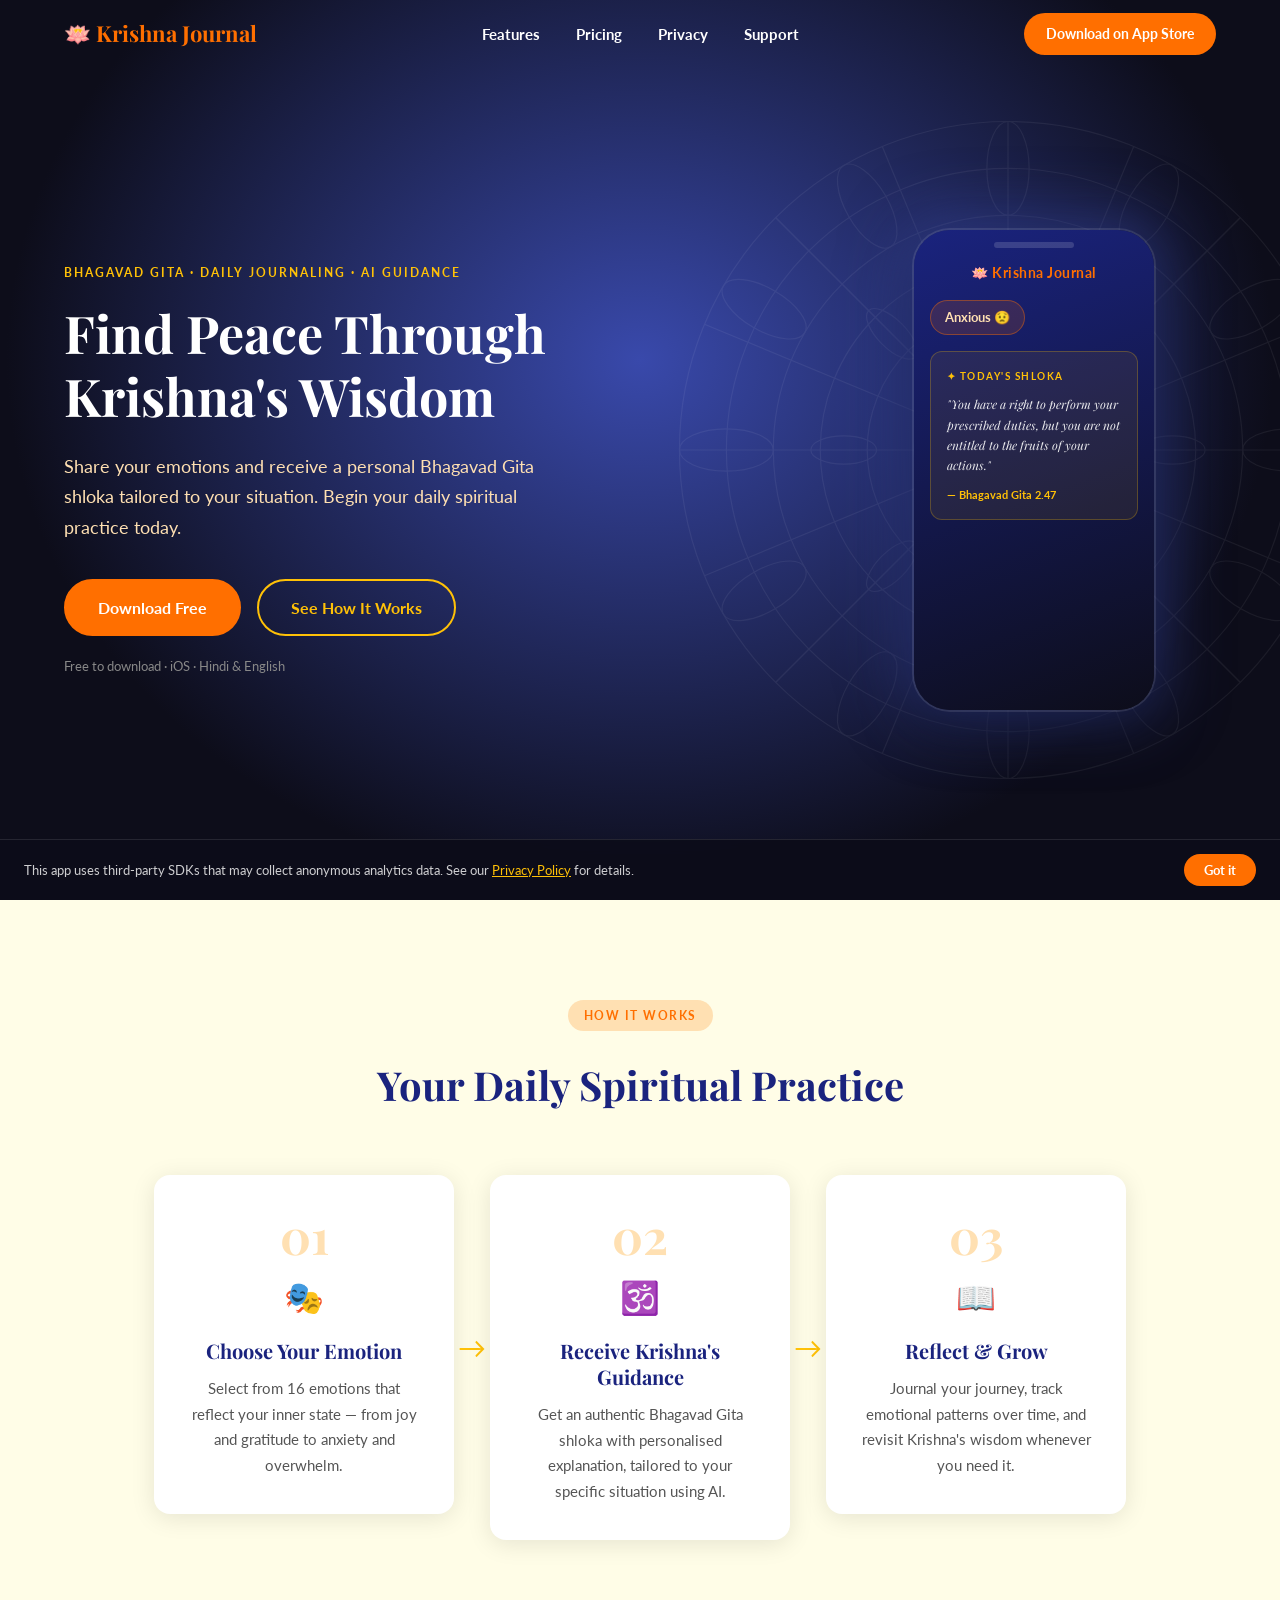
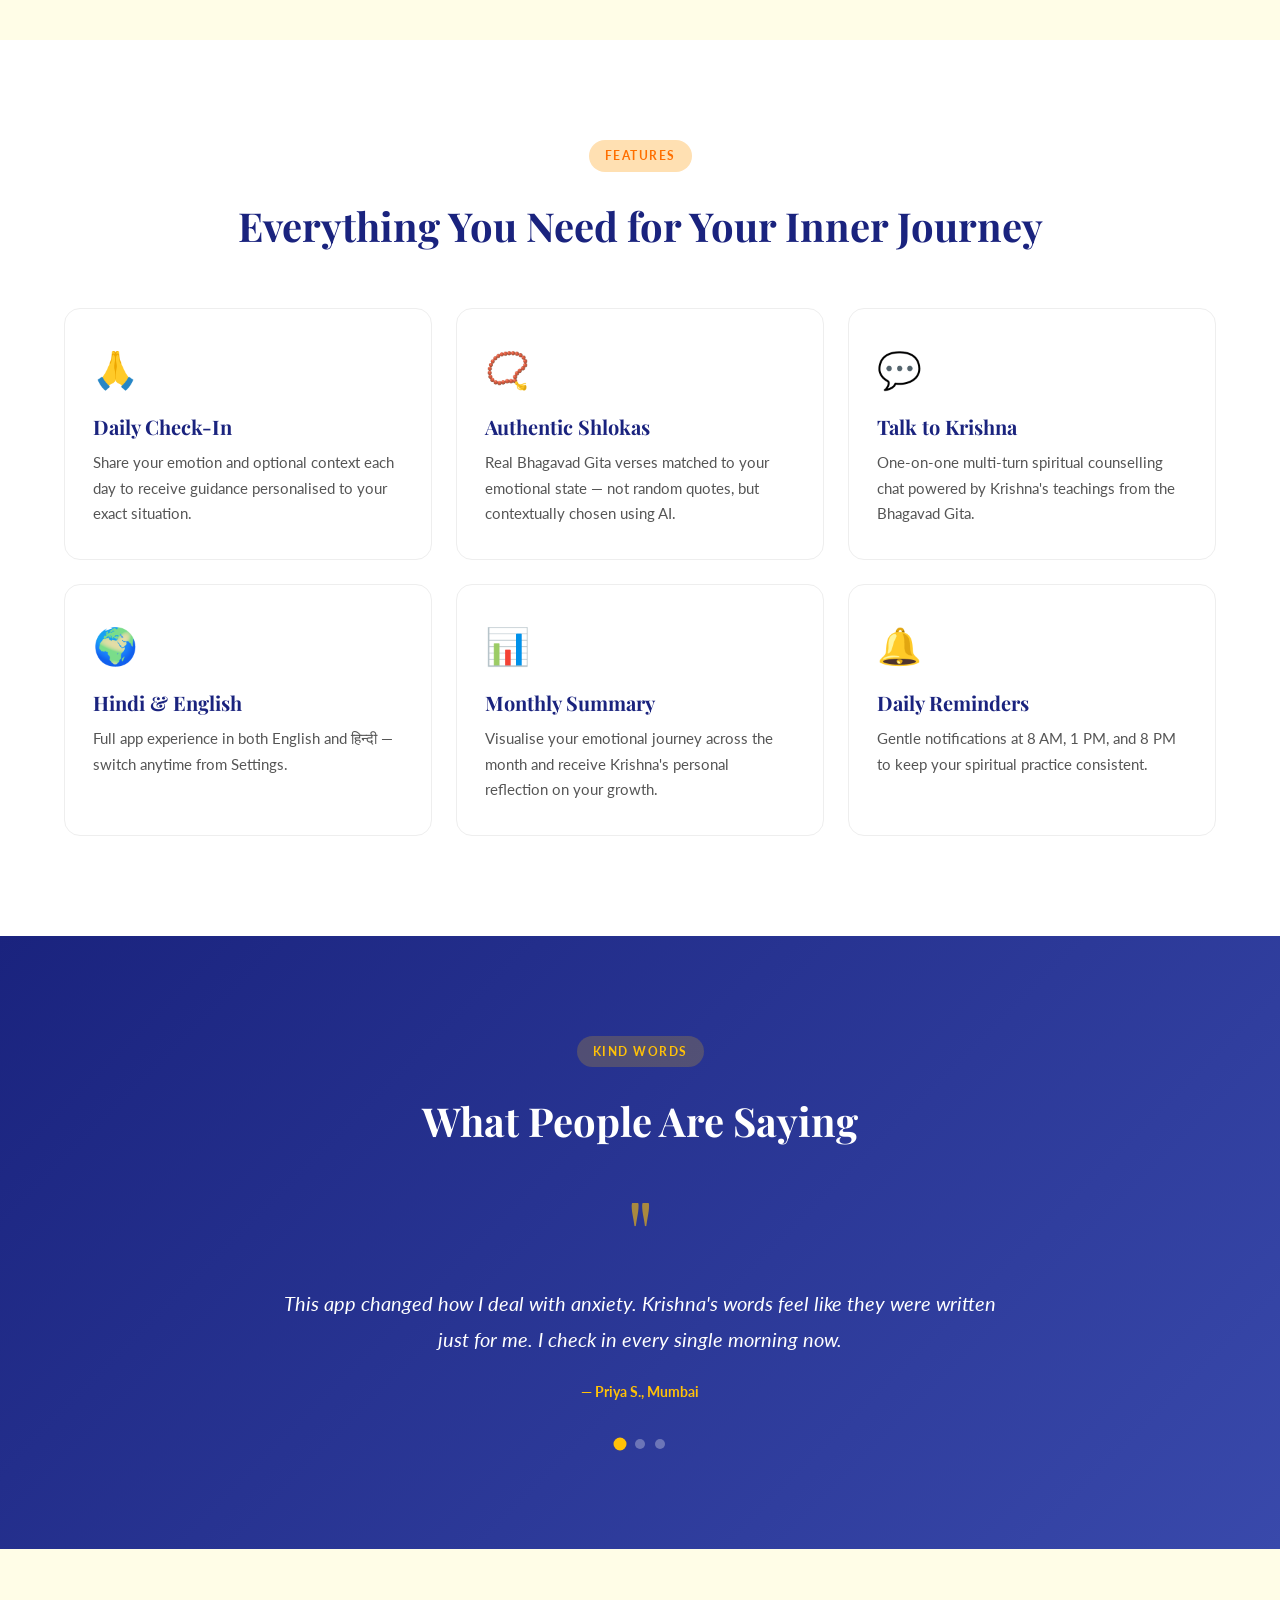
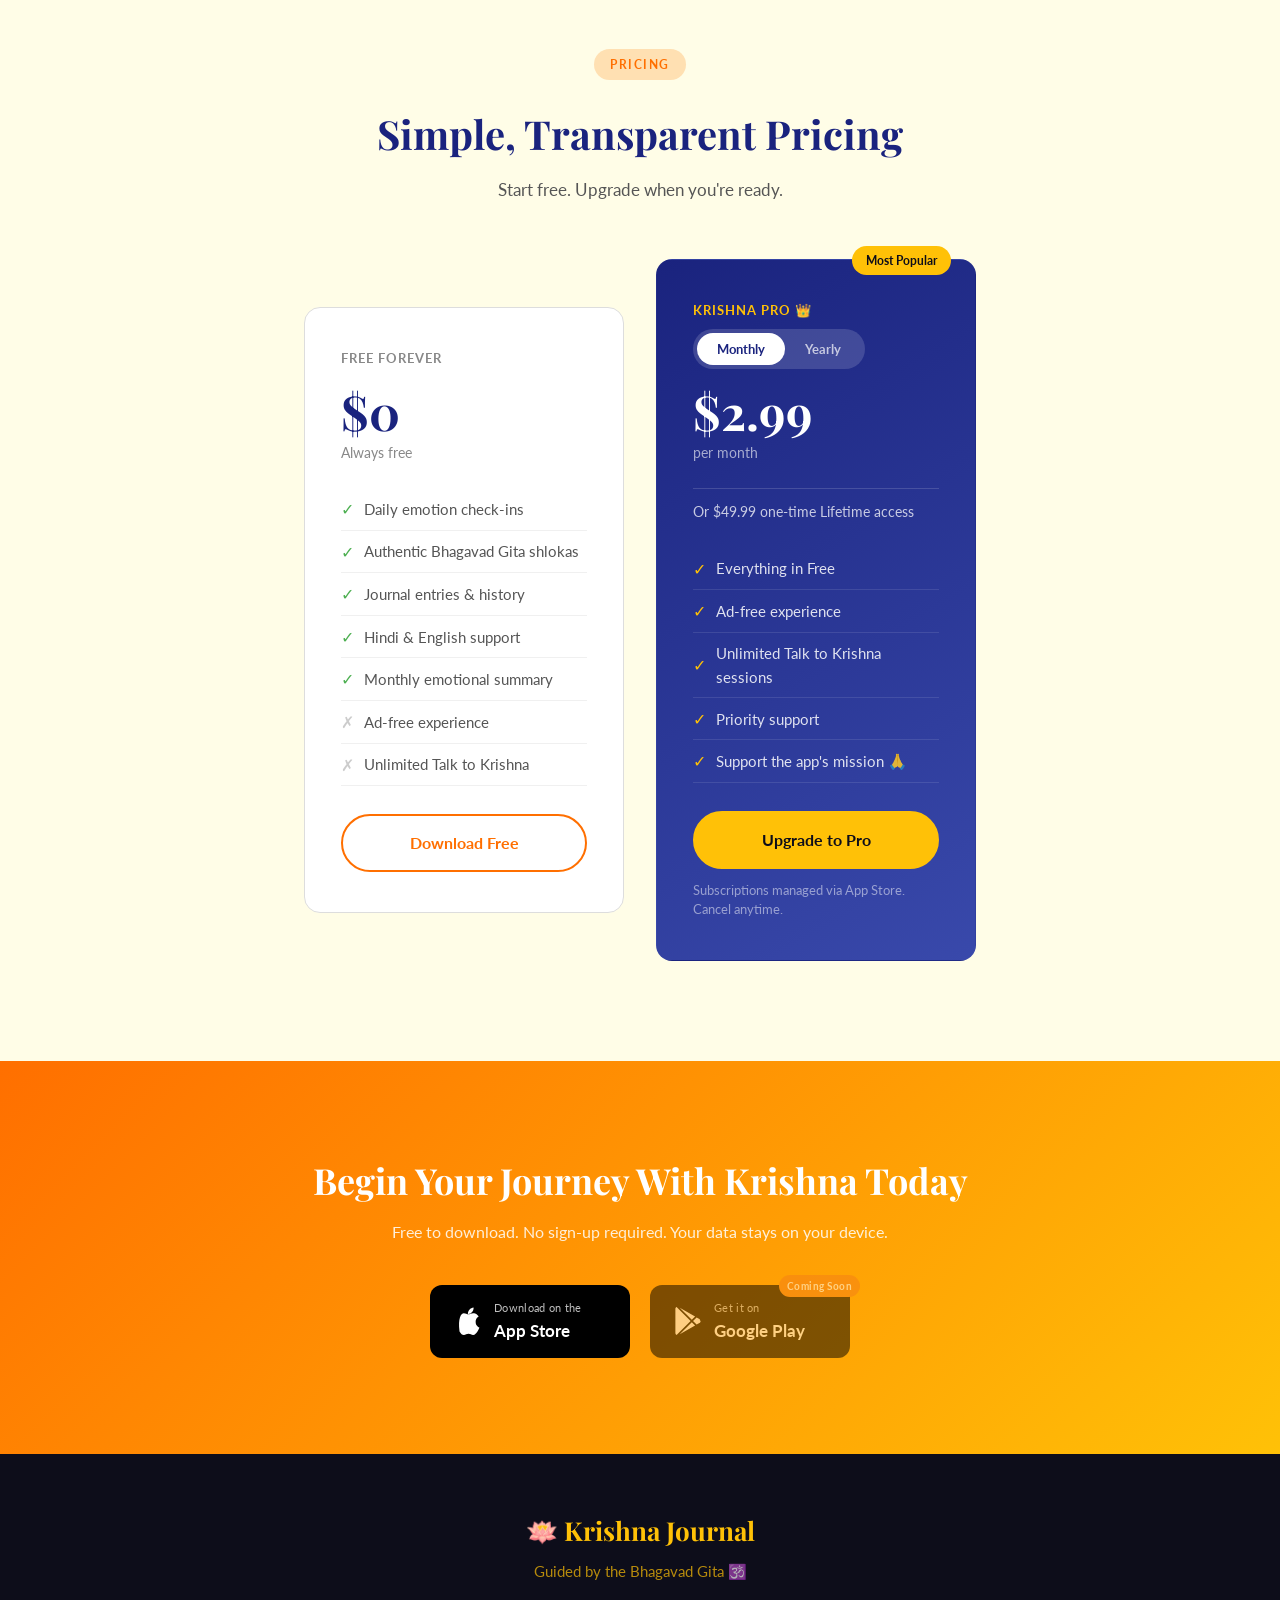
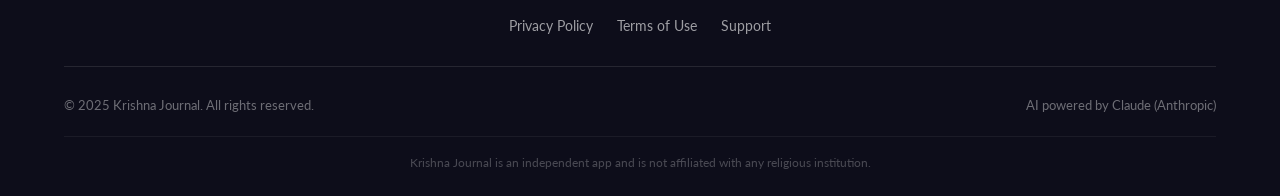
==== commit 18648718: "Merge pull request #1 from chitraguptpandey/copilot/build-static-marketing-website Build complete st" ====
--- a/index.html
+++ b/index.html
@@ -1,352 +1,380 @@
 <!DOCTYPE html>
 <html lang="en">
 <head>
-  <meta charset="UTF-8" />
-  <meta name="viewport" content="width=device-width, initial-scale=1.0" />
-  <title>Krishna Journal — Find Peace Through Krishna's Wisdom</title>
-  <meta name="description" content="Share your emotions and receive a personal Bhagavad Gita shloka tailored to your situation. Begin your daily spiritual practice with Krishna Journal." />
-  <link rel="icon" type="image/svg+xml" href="assets/favicon.svg" />
-  <link rel="stylesheet" href="css/styles.css" />
+  <meta charset="UTF-8">
+  <meta name="viewport" content="width=device-width, initial-scale=1.0">
+  <title>Krishna Journal — Bhagavad Gita Wisdom for Daily Life</title>
+  <meta name="description" content="Krishna Journal — Find peace through Bhagavad Gita wisdom. Daily emotional check-ins, personalised shlokas from Lord Krishna, and a spiritual journaling experience in English and Hindi.">
+  <meta name="keywords" content="Krishna Journal, Bhagavad Gita app, spiritual journal, emotion journal, Krishna guidance, Hindi app, shloka app">
+  <meta name="author" content="Krishna Journal">
+
+  <!-- Open Graph -->
+  <meta property="og:type" content="website">
+  <meta property="og:title" content="Krishna Journal — Bhagavad Gita Wisdom for Daily Life">
+  <meta property="og:description" content="Share your emotions. Receive a personal shloka from Lord Krishna. Begin your daily spiritual practice.">
+  <meta property="og:image" content="assets/og-image.png">
+  <meta property="og:url" content="https://chitraguptpandey.github.io/KrishnaJournalWebsite/">
+
+  <!-- Twitter Card -->
+  <meta name="twitter:card" content="summary_large_image">
+  <meta name="twitter:title" content="Krishna Journal">
+  <meta name="twitter:description" content="Daily emotional check-ins with Bhagavad Gita wisdom from Lord Krishna.">
+  <meta name="twitter:image" content="assets/og-image.png">
+
+  <!-- Favicon -->
+  <link rel="icon" type="image/svg+xml" href="assets/favicon.svg">
+
+  <!-- Google Fonts -->
+  <link rel="preconnect" href="https://fonts.googleapis.com">
+  <link rel="preconnect" href="https://fonts.gstatic.com" crossorigin>
+  <link href="https://fonts.googleapis.com/css2?family=Playfair+Display:wght@400;700&family=Lato:wght@400;700&display=swap" rel="stylesheet">
+
+  <!-- Stylesheet -->
+  <link rel="stylesheet" href="css/styles.css">
 </head>
 <body>
 
   <!-- ── Navigation ──────────────────────────────────────── -->
-  <nav class="navbar" role="navigation" aria-label="Main navigation">
-    <div class="container navbar-inner">
-      <a href="index.html" class="navbar-logo">🪷 Krishna Journal</a>
-      <ul class="navbar-links" role="list">
-        <li><a href="#features">Features</a></li>
-        <li><a href="#pricing">Pricing</a></li>
+  <nav class="navbar" aria-label="Main navigation">
+    <div class="navbar__inner">
+      <a href="index.html" class="navbar__logo">🪷 Krishna Journal</a>
+
+      <button class="navbar__hamburger" aria-label="Toggle navigation menu" aria-expanded="false">
+        <span></span>
+        <span></span>
+        <span></span>
+      </button>
+
+      <ul class="navbar__links">
+        <li><a href="index.html#features">Features</a></li>
+        <li><a href="index.html#pricing">Pricing</a></li>
         <li><a href="privacy.html">Privacy</a></li>
         <li><a href="support.html">Support</a></li>
       </ul>
-      <div class="navbar-cta">
-        <a href="#" class="btn btn-primary">Download on App Store</a>
-      </div>
-      <button class="hamburger" aria-label="Toggle menu" aria-expanded="false">
-        <span></span><span></span><span></span>
-      </button>
+
+      <a href="https://apps.apple.com" class="navbar__cta" target="_blank" rel="noopener">Download on App Store</a>
     </div>
   </nav>
 
-  <!-- Mobile Menu -->
-  <div class="mobile-menu" role="navigation" aria-label="Mobile navigation">
-    <a href="#features">Features</a>
-    <a href="#pricing">Pricing</a>
-    <a href="privacy.html">Privacy</a>
-    <a href="support.html">Support</a>
-    <a href="#" class="btn btn-primary">Download on App Store</a>
+  <!-- ── Hero Section ────────────────────────────────────── -->
+  <section class="hero" aria-labelledby="hero-title">
+    <!-- Decorative mandala SVG -->
+    <svg class="hero__mandala" viewBox="0 0 600 600" xmlns="http://www.w3.org/2000/svg" aria-hidden="true">
+      <g fill="none" stroke="#ffffff" stroke-width="1">
+        <!-- Outer rings -->
+        <circle cx="300" cy="300" r="280"/>
+        <circle cx="300" cy="300" r="240"/>
+        <circle cx="300" cy="300" r="200"/>
+        <circle cx="300" cy="300" r="160"/>
+        <circle cx="300" cy="300" r="120"/>
+        <circle cx="300" cy="300" r="80"/>
+        <circle cx="300" cy="300" r="40"/>
+        <!-- Radial lines -->
+        <line x1="300" y1="20" x2="300" y2="580"/>
+        <line x1="20" y1="300" x2="580" y2="300"/>
+        <line x1="102" y1="102" x2="498" y2="498"/>
+        <line x1="498" y1="102" x2="102" y2="498"/>
+        <line x1="300" y1="20" x2="300" y2="580" transform="rotate(22.5 300 300)"/>
+        <line x1="300" y1="20" x2="300" y2="580" transform="rotate(45 300 300)"/>
+        <line x1="300" y1="20" x2="300" y2="580" transform="rotate(67.5 300 300)"/>
+        <line x1="300" y1="20" x2="300" y2="580" transform="rotate(112.5 300 300)"/>
+        <line x1="300" y1="20" x2="300" y2="580" transform="rotate(135 300 300)"/>
+        <line x1="300" y1="20" x2="300" y2="580" transform="rotate(157.5 300 300)"/>
+        <!-- Lotus petals outer ring -->
+        <ellipse cx="300" cy="60" rx="18" ry="40" transform="rotate(0 300 300)"/>
+        <ellipse cx="300" cy="60" rx="18" ry="40" transform="rotate(30 300 300)"/>
+        <ellipse cx="300" cy="60" rx="18" ry="40" transform="rotate(60 300 300)"/>
+        <ellipse cx="300" cy="60" rx="18" ry="40" transform="rotate(90 300 300)"/>
+        <ellipse cx="300" cy="60" rx="18" ry="40" transform="rotate(120 300 300)"/>
+        <ellipse cx="300" cy="60" rx="18" ry="40" transform="rotate(150 300 300)"/>
+        <ellipse cx="300" cy="60" rx="18" ry="40" transform="rotate(180 300 300)"/>
+        <ellipse cx="300" cy="60" rx="18" ry="40" transform="rotate(210 300 300)"/>
+        <ellipse cx="300" cy="60" rx="18" ry="40" transform="rotate(240 300 300)"/>
+        <ellipse cx="300" cy="60" rx="18" ry="40" transform="rotate(270 300 300)"/>
+        <ellipse cx="300" cy="60" rx="18" ry="40" transform="rotate(300 300 300)"/>
+        <ellipse cx="300" cy="60" rx="18" ry="40" transform="rotate(330 300 300)"/>
+        <!-- Inner petals -->
+        <ellipse cx="300" cy="160" rx="12" ry="28" transform="rotate(0 300 300)"/>
+        <ellipse cx="300" cy="160" rx="12" ry="28" transform="rotate(45 300 300)"/>
+        <ellipse cx="300" cy="160" rx="12" ry="28" transform="rotate(90 300 300)"/>
+        <ellipse cx="300" cy="160" rx="12" ry="28" transform="rotate(135 300 300)"/>
+        <ellipse cx="300" cy="160" rx="12" ry="28" transform="rotate(180 300 300)"/>
+        <ellipse cx="300" cy="160" rx="12" ry="28" transform="rotate(225 300 300)"/>
+        <ellipse cx="300" cy="160" rx="12" ry="28" transform="rotate(270 300 300)"/>
+        <ellipse cx="300" cy="160" rx="12" ry="28" transform="rotate(315 300 300)"/>
+      </g>
+    </svg>
+
+    <div class="hero__inner">
+      <div class="hero__content">
+        <p class="hero__eyebrow">Bhagavad Gita · Daily Journaling · AI Guidance</p>
+        <h1 class="hero__title" id="hero-title">Find Peace Through<br>Krishna's Wisdom</h1>
+        <p class="hero__subtitle">Share your emotions and receive a personal Bhagavad Gita shloka tailored to your situation. Begin your daily spiritual practice today.</p>
+        <div class="hero__buttons">
+          <a href="https://apps.apple.com" class="btn btn--primary" target="_blank" rel="noopener">Download Free</a>
+          <button class="btn btn--outline-gold" data-scroll-to="how-it-works">See How It Works</button>
+        </div>
+        <p class="hero__small-text">Free to download · iOS · Hindi &amp; English</p>
+      </div>
+
+      <div class="hero__mockup" aria-hidden="true">
+        <div class="iphone-mockup">
+          <div class="iphone-screen__header">🪷 Krishna Journal</div>
+          <span class="iphone-screen__chip">Anxious 😟</span>
+          <div class="iphone-screen__quote-block">
+            <div class="iphone-screen__quote-label">✦ Today's Shloka</div>
+            <p class="iphone-screen__quote-text">"You have a right to perform your prescribed duties, but you are not entitled to the fruits of your actions."</p>
+            <div class="iphone-screen__quote-ref">— Bhagavad Gita 2.47</div>
+          </div>
+        </div>
+      </div>
+    </div>
+  </section>
+
+  <!-- ── How It Works ─────────────────────────────────────── -->
+  <section class="how-it-works" id="how-it-works" aria-labelledby="how-it-works-title">
+    <div class="container">
+      <div class="how-it-works__header">
+        <span class="section-badge">How It Works</span>
+        <h2 class="how-it-works__title" id="how-it-works-title">Your Daily Spiritual Practice</h2>
+      </div>
+      <div class="steps">
+        <div class="step-card">
+          <div class="step-card__number">01</div>
+          <div class="step-card__icon">🎭</div>
+          <h3 class="step-card__title">Choose Your Emotion</h3>
+          <p class="step-card__text">Select from 16 emotions that reflect your inner state — from joy and gratitude to anxiety and overwhelm.</p>
+        </div>
+
+        <div class="step-arrow" aria-hidden="true">→</div>
+
+        <div class="step-card">
+          <div class="step-card__number">02</div>
+          <div class="step-card__icon">🕉️</div>
+          <h3 class="step-card__title">Receive Krishna's Guidance</h3>
+          <p class="step-card__text">Get an authentic Bhagavad Gita shloka with personalised explanation, tailored to your specific situation using AI.</p>
+        </div>
+
+        <div class="step-arrow" aria-hidden="true">→</div>
+
+        <div class="step-card">
+          <div class="step-card__number">03</div>
+          <div class="step-card__icon">📖</div>
+          <h3 class="step-card__title">Reflect &amp; Grow</h3>
+          <p class="step-card__text">Journal your journey, track emotional patterns over time, and revisit Krishna's wisdom whenever you need it.</p>
+        </div>
+      </div>
+    </div>
+  </section>
+
+  <!-- ── Features ─────────────────────────────────────────── -->
+  <section class="features" id="features" aria-labelledby="features-title">
+    <div class="container">
+      <div class="features__header">
+        <span class="section-badge">Features</span>
+        <h2 class="features__title" id="features-title">Everything You Need for Your Inner Journey</h2>
+      </div>
+      <div class="features__grid">
+        <div class="feature-card">
+          <div class="feature-card__icon">🙏</div>
+          <h3 class="feature-card__title">Daily Check-In</h3>
+          <p class="feature-card__text">Share your emotion and optional context each day to receive guidance personalised to your exact situation.</p>
+        </div>
+        <div class="feature-card">
+          <div class="feature-card__icon">📿</div>
+          <h3 class="feature-card__title">Authentic Shlokas</h3>
+          <p class="feature-card__text">Real Bhagavad Gita verses matched to your emotional state — not random quotes, but contextually chosen using AI.</p>
+        </div>
+        <div class="feature-card">
+          <div class="feature-card__icon">💬</div>
+          <h3 class="feature-card__title">Talk to Krishna</h3>
+          <p class="feature-card__text">One-on-one multi-turn spiritual counselling chat powered by Krishna's teachings from the Bhagavad Gita.</p>
+        </div>
+        <div class="feature-card">
+          <div class="feature-card__icon">🌍</div>
+          <h3 class="feature-card__title">Hindi &amp; English</h3>
+          <p class="feature-card__text">Full app experience in both English and हिन्दी — switch anytime from Settings.</p>
+        </div>
+        <div class="feature-card">
+          <div class="feature-card__icon">📊</div>
+          <h3 class="feature-card__title">Monthly Summary</h3>
+          <p class="feature-card__text">Visualise your emotional journey across the month and receive Krishna's personal reflection on your growth.</p>
+        </div>
+        <div class="feature-card">
+          <div class="feature-card__icon">🔔</div>
+          <h3 class="feature-card__title">Daily Reminders</h3>
+          <p class="feature-card__text">Gentle notifications at 8 AM, 1 PM, and 8 PM to keep your spiritual practice consistent.</p>
+        </div>
+      </div>
+    </div>
+  </section>
+
+  <!-- ── Testimonials ──────────────────────────────────────── -->
+  <section class="testimonials" aria-labelledby="testimonials-title">
+    <div class="container">
+      <div class="testimonials__header">
+        <span class="section-badge section-badge--dark">Kind Words</span>
+        <h2 class="testimonials__title" id="testimonials-title">What People Are Saying</h2>
+      </div>
+
+      <div class="carousel" role="region" aria-label="Testimonials carousel" aria-live="polite">
+        <div class="carousel__track">
+          <div class="carousel__slide active" role="group" aria-label="Testimonial 1 of 3">
+            <div class="carousel__quote-mark">"</div>
+            <p class="carousel__quote-text">This app changed how I deal with anxiety. Krishna's words feel like they were written just for me. I check in every single morning now.</p>
+            <p class="carousel__attribution">— Priya S., Mumbai</p>
+          </div>
+
+          <div class="carousel__slide" role="group" aria-label="Testimonial 2 of 3">
+            <div class="carousel__quote-mark">"</div>
+            <p class="carousel__quote-text">I've used journaling apps before but none felt this meaningful. The shlokas are always surprisingly relevant to what I'm going through.</p>
+            <p class="carousel__attribution">— Rahul M., Toronto</p>
+          </div>
+
+          <div class="carousel__slide" role="group" aria-label="Testimonial 3 of 3">
+            <div class="carousel__quote-mark">"</div>
+            <p class="carousel__quote-text">The Hindi support is beautiful. कृष्ण के शब्द हिंदी में पढ़ना एक अलग ही अनुभव है। मेरी दिनचर्या का हिस्सा बन गया है।</p>
+            <p class="carousel__attribution">— Ananya K., Delhi</p>
+          </div>
+        </div>
+
+        <div class="carousel__dots" role="tablist" aria-label="Carousel navigation">
+          <button class="carousel__dot active" role="tab" aria-label="Go to slide 1" aria-selected="true"></button>
+          <button class="carousel__dot" role="tab" aria-label="Go to slide 2" aria-selected="false"></button>
+          <button class="carousel__dot" role="tab" aria-label="Go to slide 3" aria-selected="false"></button>
+        </div>
+      </div>
+    </div>
+  </section>
+
+  <!-- ── Pricing ───────────────────────────────────────────── -->
+  <section class="pricing" id="pricing" aria-labelledby="pricing-title">
+    <div class="container">
+      <div class="pricing__header">
+        <span class="section-badge">Pricing</span>
+        <h2 class="pricing__title" id="pricing-title">Simple, Transparent Pricing</h2>
+      </div>
+      <p class="pricing__subtitle">Start free. Upgrade when you're ready.</p>
+
+      <div class="pricing__cards">
+        <!-- Free Card -->
+        <div class="pricing-card">
+          <p class="pricing-card__label">Free Forever</p>
+          <div class="pricing-card__price">$0</div>
+          <p class="pricing-card__price-sub">Always free</p>
+          <ul class="pricing-card__features">
+            <li><span class="check">✓</span> Daily emotion check-ins</li>
+            <li><span class="check">✓</span> Authentic Bhagavad Gita shlokas</li>
+            <li><span class="check">✓</span> Journal entries &amp; history</li>
+            <li><span class="check">✓</span> Hindi &amp; English support</li>
+            <li><span class="check">✓</span> Monthly emotional summary</li>
+            <li><span class="cross">✗</span> Ad-free experience</li>
+            <li><span class="cross">✗</span> Unlimited Talk to Krishna</li>
+          </ul>
+          <a href="https://apps.apple.com" class="btn btn--outline-saffron" style="width:100%;justify-content:center;" target="_blank" rel="noopener">Download Free</a>
+        </div>
+
+        <!-- Pro Card -->
+        <div class="pricing-card pricing-card--pro">
+          <div class="pricing-card__badge">Most Popular</div>
+          <p class="pricing-card__label">Krishna Pro 👑</p>
+
+          <div class="pricing__toggle" role="group" aria-label="Billing period">
+            <button class="pricing__toggle-btn active" data-pricing="monthly" aria-pressed="true">Monthly</button>
+            <button class="pricing__toggle-btn" data-pricing="yearly" aria-pressed="false">Yearly</button>
+          </div>
+
+          <div class="price-monthly">
+            <div class="pricing-card__price">$2.99</div>
+            <p class="pricing-card__price-sub">per month</p>
+          </div>
+          <div class="price-yearly hidden">
+            <div class="pricing-card__price">$19.99 <span class="pricing__save-tag">Save 44%</span></div>
+            <p class="pricing-card__price-sub">per year</p>
+          </div>
+
+          <p class="pricing__lifetime">Or $49.99 one-time Lifetime access</p>
+
+          <ul class="pricing-card__features">
+            <li><span class="check">✓</span> Everything in Free</li>
+            <li><span class="check">✓</span> Ad-free experience</li>
+            <li><span class="check">✓</span> Unlimited Talk to Krishna sessions</li>
+            <li><span class="check">✓</span> Priority support</li>
+            <li><span class="check">✓</span> Support the app's mission 🙏</li>
+          </ul>
+
+          <a href="https://apps.apple.com" class="btn btn--gold" style="width:100%;justify-content:center;" target="_blank" rel="noopener">Upgrade to Pro</a>
+          <p class="pricing-card__note">Subscriptions managed via App Store. Cancel anytime.</p>
+        </div>
+      </div>
+    </div>
+  </section>
+
+  <!-- ── Download CTA Banner ───────────────────────────────── -->
+  <section class="download-cta" aria-labelledby="cta-title">
+    <h2 class="download-cta__title" id="cta-title">Begin Your Journey With Krishna Today</h2>
+    <p class="download-cta__subtitle">Free to download. No sign-up required. Your data stays on your device.</p>
+
+    <div class="download-cta__buttons">
+      <!-- App Store Button -->
+      <a href="https://apps.apple.com" class="store-btn" target="_blank" rel="noopener" aria-label="Download on the App Store">
+        <svg width="28" height="28" viewBox="0 0 814 1000" fill="white" xmlns="http://www.w3.org/2000/svg" aria-hidden="true">
+          <path d="M788.1 340.9c-5.8 4.5-108.2 62.2-108.2 190.5 0 148.4 130.3 200.9 134.2 202.2-.6 3.2-20.7 71.9-68.7 141.9-42.8 61.6-87.5 123.1-155.5 123.1s-85.5-39.5-164-39.5c-76 0-103.7 40.8-165.9 40.8s-105-37.5-155.5-127.4C46 405.1 154.4 224 258.2 224c63.6 0 109.6 37.5 164.4 37.5c47.4 0 100.5-39.5 169.3-39.5c27.6 0 107.3 2.6 175.8 86.5zm-234.5-161.2c31.1-36.9 53.1-88.1 53.1-139.3 0-7.1-.6-14.3-1.9-20.1-50.6 1.9-110.8 33.7-147.1 75.8-28.5 32.4-55.1 83.6-55.1 135.5 0 7.8 1.3 15.6 1.9 18.1 3.2.6 8.4 1.3 13.6 1.3 45.4 0 102.5-30.4 135.5-71.3z"/>
+        </svg>
+        <div class="store-btn__text">
+          <span class="store-btn__sub">Download on the</span>
+          <span class="store-btn__name">App Store</span>
+        </div>
+      </a>
+
+      <!-- Google Play (Coming Soon) -->
+      <div class="store-btn store-btn--coming-soon" aria-label="Google Play — Coming Soon" style="position:relative;">
+        <svg width="28" height="28" viewBox="0 0 512 512" fill="white" xmlns="http://www.w3.org/2000/svg" aria-hidden="true">
+          <path d="M325.3 234.3L104.6 13l280.8 161.2-60.1 60.1zM47 0C34 6.8 25.3 19.2 25.3 35.3v441.3c0 16.1 8.7 28.5 21.7 35.3l256.6-256L47 0zm425.2 225.6l-58.9-34.1-65.7 64.5 65.7 64.5 60.1-34.1c17.4-9.7 17.4-34.1 0-43.8zM104.6 499l280.8-161.2-60.1-60.1L104.6 499z"/>
+        </svg>
+        <div class="store-btn__text">
+          <span class="store-btn__sub">Get it on</span>
+          <span class="store-btn__name">Google Play</span>
+        </div>
+        <span class="coming-soon-badge">Coming Soon</span>
+      </div>
+    </div>
+  </section>
+
+  <!-- ── Footer ────────────────────────────────────────────── -->
+  <footer class="footer" role="contentinfo">
+    <div class="container">
+      <div class="footer__top">
+        <div class="footer__logo">🪷 Krishna Journal</div>
+        <div class="footer__tagline">Guided by the Bhagavad Gita 🕉️</div>
+      </div>
+
+      <nav class="footer__links" aria-label="Footer navigation">
+        <a href="privacy.html">Privacy Policy</a>
+        <a href="terms.html">Terms of Use</a>
+        <a href="support.html">Support</a>
+      </nav>
+
+      <div class="footer__bottom">
+        <span class="footer__copyright">© 2025 Krishna Journal. All rights reserved.</span>
+        <span class="footer__attribution">AI powered by Claude (Anthropic)</span>
+      </div>
+
+      <p class="footer__disclaimer">Krishna Journal is an independent app and is not affiliated with any religious institution.</p>
+    </div>
+  </footer>
+
+  <!-- ── Cookie Notice ─────────────────────────────────────── -->
+  <div class="cookie-notice" role="alert" aria-live="polite">
+    <p class="cookie-notice__text">
+      This app uses third-party SDKs that may collect anonymous analytics data.
+      See our <a href="privacy.html">Privacy Policy</a> for details.
+    </p>
+    <button class="cookie-notice__btn">Got it</button>
   </div>
 
-  <main>
-
-    <!-- ── Section 1: Hero ───────────────────────────────── -->
-    <section class="hero" aria-label="Hero">
-      <!-- Decorative mandala -->
-      <svg class="hero-mandala" viewBox="0 0 400 400" xmlns="http://www.w3.org/2000/svg" aria-hidden="true">
-        <circle cx="200" cy="200" r="190" stroke="white" stroke-width="1" fill="none"/>
-        <circle cx="200" cy="200" r="150" stroke="white" stroke-width="1" fill="none"/>
-        <circle cx="200" cy="200" r="110" stroke="white" stroke-width="1" fill="none"/>
-        <circle cx="200" cy="200" r="70" stroke="white" stroke-width="1" fill="none"/>
-        <circle cx="200" cy="200" r="30" stroke="white" stroke-width="1" fill="none"/>
-        <!-- Petal outlines -->
-        <g stroke="white" stroke-width="0.8" fill="none">
-          <ellipse cx="200" cy="80" rx="18" ry="36"/>
-          <ellipse cx="200" cy="80" rx="18" ry="36" transform="rotate(30 200 200)"/>
-          <ellipse cx="200" cy="80" rx="18" ry="36" transform="rotate(60 200 200)"/>
-          <ellipse cx="200" cy="80" rx="18" ry="36" transform="rotate(90 200 200)"/>
-          <ellipse cx="200" cy="80" rx="18" ry="36" transform="rotate(120 200 200)"/>
-          <ellipse cx="200" cy="80" rx="18" ry="36" transform="rotate(150 200 200)"/>
-          <ellipse cx="200" cy="80" rx="18" ry="36" transform="rotate(180 200 200)"/>
-          <ellipse cx="200" cy="80" rx="18" ry="36" transform="rotate(210 200 200)"/>
-          <ellipse cx="200" cy="80" rx="18" ry="36" transform="rotate(240 200 200)"/>
-          <ellipse cx="200" cy="80" rx="18" ry="36" transform="rotate(270 200 200)"/>
-          <ellipse cx="200" cy="80" rx="18" ry="36" transform="rotate(300 200 200)"/>
-          <ellipse cx="200" cy="80" rx="18" ry="36" transform="rotate(330 200 200)"/>
-          <!-- Inner petals -->
-          <ellipse cx="200" cy="130" rx="12" ry="24" transform="rotate(0 200 200)"/>
-          <ellipse cx="200" cy="130" rx="12" ry="24" transform="rotate(45 200 200)"/>
-          <ellipse cx="200" cy="130" rx="12" ry="24" transform="rotate(90 200 200)"/>
-          <ellipse cx="200" cy="130" rx="12" ry="24" transform="rotate(135 200 200)"/>
-          <ellipse cx="200" cy="130" rx="12" ry="24" transform="rotate(180 200 200)"/>
-          <ellipse cx="200" cy="130" rx="12" ry="24" transform="rotate(225 200 200)"/>
-          <ellipse cx="200" cy="130" rx="12" ry="24" transform="rotate(270 200 200)"/>
-          <ellipse cx="200" cy="130" rx="12" ry="24" transform="rotate(315 200 200)"/>
-        </g>
-        <!-- Radial lines -->
-        <g stroke="white" stroke-width="0.5" fill="none" opacity="0.5">
-          <line x1="200" y1="10" x2="200" y2="390"/>
-          <line x1="10" y1="200" x2="390" y2="200"/>
-          <line x1="200" y1="10" x2="200" y2="390" transform="rotate(45 200 200)"/>
-          <line x1="10" y1="200" x2="390" y2="200" transform="rotate(45 200 200)"/>
-          <line x1="200" y1="10" x2="200" y2="390" transform="rotate(22.5 200 200)"/>
-          <line x1="10" y1="200" x2="390" y2="200" transform="rotate(22.5 200 200)"/>
-          <line x1="200" y1="10" x2="200" y2="390" transform="rotate(67.5 200 200)"/>
-          <line x1="10" y1="200" x2="390" y2="200" transform="rotate(67.5 200 200)"/>
-        </g>
-      </svg>
-
-      <div class="container">
-        <div class="hero-inner">
-          <!-- Left column -->
-          <div class="hero-content">
-            <p class="hero-eyebrow">Bhagavad Gita · Daily Journaling · AI Guidance</p>
-            <h1>Find Peace Through<br>Krishna's Wisdom</h1>
-            <p class="hero-sub">Share your emotions and receive a personal Bhagavad Gita shloka tailored to your situation. Begin your daily spiritual practice today.</p>
-            <div class="hero-actions">
-              <a href="#" class="btn btn-primary">⬇ Download Free</a>
-              <a href="#how-it-works" class="btn btn-outline-gold">See How It Works</a>
-            </div>
-            <p class="hero-note">Free to download · iOS &amp; Android · Hindi &amp; English</p>
-          </div>
-
-          <!-- Right column — iPhone mockup -->
-          <div class="hero-mockup" aria-hidden="true">
-            <div class="iphone-frame">
-              <div class="iphone-screen">
-                <div class="iphone-notch"></div>
-                <div class="iphone-header">🪷 Krishna Journal</div>
-                <span class="iphone-emotion-chip">Anxious 😟</span>
-                <div class="iphone-quote-block">
-                  <div class="iphone-quote-label">Today's Shloka · BG 2.47</div>
-                  <div class="iphone-quote-text">"You have a right to perform your prescribed duties, but you are not entitled to the fruits of action..."</div>
-                  <div class="iphone-quote-src">— Bhagavad Gita 2.47</div>
-                </div>
-                <div class="iphone-divider"></div>
-                <div class="iphone-prompt-label">Your reflection</div>
-                <div class="iphone-input-mock">Write what's on your heart today...</div>
-              </div>
-            </div>
-          </div>
-        </div>
-      </div>
-    </section>
-
-    <!-- ── Section 2: How It Works ───────────────────────── -->
-    <section class="how-it-works" id="how-it-works" aria-labelledby="how-title">
-      <div class="container">
-        <p class="section-label text-center">Simple &amp; Meaningful</p>
-        <h2 class="section-title" id="how-title">How Krishna Journal Works</h2>
-        <p class="section-subtitle">Three simple steps to spiritual clarity</p>
-        <div class="steps-grid">
-          <div class="step-card">
-            <div class="step-number">1</div>
-            <h3>Share Your Feelings</h3>
-            <p>Write about what's on your mind today — your worries, joys, confusion, or gratitude. There are no right or wrong answers.</p>
-          </div>
-          <div class="step-card">
-            <div class="step-number">2</div>
-            <h3>Receive Krishna's Guidance</h3>
-            <p>Our AI finds the most relevant Bhagavad Gita shloka for your situation, with a thoughtful explanation in your language.</p>
-          </div>
-          <div class="step-card">
-            <div class="step-number">3</div>
-            <h3>Reflect &amp; Grow</h3>
-            <p>Journal your insights, track your emotional patterns over time, and build a daily spiritual practice that truly sustains you.</p>
-          </div>
-        </div>
-      </div>
-    </section>
-
-    <!-- ── Section 3: Features ───────────────────────────── -->
-    <section class="features" id="features" aria-labelledby="features-title">
-      <div class="container">
-        <p class="section-label text-center">Built for Your Practice</p>
-        <h2 class="section-title" id="features-title">Everything You Need for Your Spiritual Journey</h2>
-        <p class="section-subtitle">Thoughtfully designed tools that meet you where you are.</p>
-        <div class="features-grid">
-          <div class="feature-card">
-            <span class="feature-icon">🕉️</span>
-            <h3>AI Shloka Matching</h3>
-            <p>Personalized Bhagavad Gita verses selected by AI based on your emotions, context, and journey — never generic, always meaningful.</p>
-          </div>
-          <div class="feature-card">
-            <span class="feature-icon">📓</span>
-            <h3>Daily Journaling</h3>
-            <p>Guided prompts rooted in Vedic wisdom deepen your self-reflection and help you process your day with clarity and compassion.</p>
-          </div>
-          <div class="feature-card">
-            <span class="feature-icon">🌐</span>
-            <h3>Hindi &amp; English</h3>
-            <p>Full support for both languages — read shlokas, explanations, and interface text in the language closest to your heart.</p>
-          </div>
-          <div class="feature-card">
-            <span class="feature-icon">🔒</span>
-            <h3>Private &amp; Secure</h3>
-            <p>Your journal entries are encrypted and stored privately. We never read or sell your personal reflections. Your story is yours alone.</p>
-          </div>
-          <div class="feature-card">
-            <span class="feature-icon">📊</span>
-            <h3>Mood Tracking</h3>
-            <p>Visualize your emotional patterns over weeks and months. Understand your triggers, celebrate your growth, and stay consistent.</p>
-          </div>
-          <div class="feature-card">
-            <span class="feature-icon">🔔</span>
-            <h3>Daily Reminders</h3>
-            <p>Gentle, customizable nudges to keep your practice consistent — morning intentions, evening reflections, or whenever feels right.</p>
-          </div>
-        </div>
-      </div>
-    </section>
-
-    <!-- ── Section 4: Testimonials ───────────────────────── -->
-    <section class="testimonials" aria-labelledby="testimonials-title">
-      <div class="container">
-        <p class="section-label text-center">Loved by Seekers</p>
-        <h2 class="section-title" id="testimonials-title">What Our Users Say</h2>
-        <p class="section-subtitle">Stories from people finding peace with Krishna's guidance.</p>
-        <div class="testimonials-wrapper">
-          <div class="testimonials-track">
-            <div class="testimonial-card">
-              <div class="testimonial-stars">★★★★★</div>
-              <p class="testimonial-quote">This app has completely transformed my morning routine. The shlokas feel personally chosen for exactly what I'm going through. It's like having a wise friend who knows the Gita by heart.</p>
-              <div class="testimonial-author">
-                <div class="testimonial-avatar">P</div>
-                <div>
-                  <div class="testimonial-name">Priya S.</div>
-                  <div class="testimonial-location">Mumbai, India</div>
-                </div>
-              </div>
-            </div>
-            <div class="testimonial-card">
-              <div class="testimonial-stars">★★★★★</div>
-              <p class="testimonial-quote">I've tried many journaling apps, but none connect spirituality and modern life like this one does. The AI explanations make ancient wisdom feel alive and relevant to my career stress.</p>
-              <div class="testimonial-author">
-                <div class="testimonial-avatar">A</div>
-                <div>
-                  <div class="testimonial-name">Arjun K.</div>
-                  <div class="testimonial-location">Bangalore, India</div>
-                </div>
-              </div>
-            </div>
-            <div class="testimonial-card">
-              <div class="testimonial-stars">★★★★★</div>
-              <p class="testimonial-quote">The Hindi support makes it feel like Krishna is speaking directly to my heart in my mother tongue. I've recommended this app to my entire family. Truly a gift.</p>
-              <div class="testimonial-author">
-                <div class="testimonial-avatar">M</div>
-                <div>
-                  <div class="testimonial-name">Meera P.</div>
-                  <div class="testimonial-location">Delhi, India</div>
-                </div>
-              </div>
-            </div>
-          </div>
-          <div class="carousel-dots" aria-label="Carousel navigation" role="tablist"></div>
-        </div>
-      </div>
-    </section>
-
-    <!-- ── Section 5: Pricing ────────────────────────────── -->
-    <section class="pricing" id="pricing" aria-labelledby="pricing-title">
-      <div class="container">
-        <p class="section-label text-center">Transparent &amp; Fair</p>
-        <h2 class="section-title" id="pricing-title">Simple, Honest Pricing</h2>
-        <p class="section-subtitle">Start free. Upgrade when you're ready to go deeper.</p>
-
-        <div class="pricing-toggle" aria-label="Billing period toggle">
-          <span class="toggle-label active" data-period="monthly">Monthly</span>
-          <div class="toggle-switch" role="switch" aria-checked="false" tabindex="0" aria-label="Toggle annual billing">
-            <div class="toggle-knob"></div>
-          </div>
-          <span class="toggle-label" data-period="annual">Annual</span>
-          <span class="annual-badge">Save 40%</span>
-        </div>
-
-        <div class="pricing-grid">
-          <!-- Free -->
-          <div class="pricing-card">
-            <p class="pricing-plan">Free</p>
-            <div class="pricing-price"><sup>$</sup>0</div>
-            <p class="pricing-period">forever</p>
-            <ul class="pricing-features">
-              <li><span class="pricing-check">✓</span> 5 journal entries per day</li>
-              <li><span class="pricing-check">✓</span> 3 shloka matches per day</li>
-              <li><span class="pricing-check">✓</span> Basic mood tracking</li>
-              <li><span class="pricing-check">✓</span> English language</li>
-              <li><span class="pricing-x">✕</span> Hindi language</li>
-              <li><span class="pricing-x">✕</span> Advanced analytics</li>
-              <li><span class="pricing-x">✕</span> Priority support</li>
-            </ul>
-            <a href="#" class="btn btn-outline-gold">Get Started Free</a>
-          </div>
-
-          <!-- Premium -->
-          <div class="pricing-card featured">
-            <div class="pricing-badge">Most Popular</div>
-            <p class="pricing-plan">Premium</p>
-            <div class="pricing-price premium-price"><sup>$</sup>4.99</div>
-            <p class="pricing-period premium-period">/ month</p>
-            <ul class="pricing-features">
-              <li><span class="pricing-check">✓</span> Unlimited journal entries</li>
-              <li><span class="pricing-check">✓</span> Unlimited shloka matches</li>
-              <li><span class="pricing-check">✓</span> Advanced analytics &amp; insights</li>
-              <li><span class="pricing-check">✓</span> Hindi &amp; English</li>
-              <li><span class="pricing-check">✓</span> Priority support</li>
-              <li><span class="pricing-check">✓</span> Custom reminders</li>
-              <li><span class="pricing-check">✓</span> Export your journal</li>
-            </ul>
-            <a href="#" class="btn btn-primary">Get Premium</a>
-          </div>
-        </div>
-      </div>
-    </section>
-
-    <!-- ── Section 6: CTA Banner ──────────────────────────── -->
-    <section class="cta-banner" aria-labelledby="cta-title">
-      <svg class="cta-banner-mandala" viewBox="0 0 400 400" xmlns="http://www.w3.org/2000/svg" aria-hidden="true">
-        <circle cx="200" cy="200" r="190" stroke="white" stroke-width="1.5" fill="none"/>
-        <circle cx="200" cy="200" r="140" stroke="white" stroke-width="1" fill="none"/>
-        <g stroke="white" stroke-width="0.8" fill="none">
-          <ellipse cx="200" cy="80" rx="16" ry="32" transform="rotate(0 200 200)"/>
-          <ellipse cx="200" cy="80" rx="16" ry="32" transform="rotate(45 200 200)"/>
-          <ellipse cx="200" cy="80" rx="16" ry="32" transform="rotate(90 200 200)"/>
-          <ellipse cx="200" cy="80" rx="16" ry="32" transform="rotate(135 200 200)"/>
-          <ellipse cx="200" cy="80" rx="16" ry="32" transform="rotate(180 200 200)"/>
-          <ellipse cx="200" cy="80" rx="16" ry="32" transform="rotate(225 200 200)"/>
-          <ellipse cx="200" cy="80" rx="16" ry="32" transform="rotate(270 200 200)"/>
-          <ellipse cx="200" cy="80" rx="16" ry="32" transform="rotate(315 200 200)"/>
-        </g>
-      </svg>
-      <div class="container">
-        <h2 id="cta-title">Begin Your Spiritual Journey Today</h2>
-        <p class="cta-banner-sub">Join thousands of seekers finding peace through Krishna's timeless wisdom.</p>
-        <a href="#" class="btn btn-white">⬇ Download Free</a>
-        <p class="cta-banner-note">Free to download · No credit card required</p>
-      </div>
-    </section>
-
-  </main>
-
-  <!-- ── Footer ──────────────────────────────────────────── -->
-  <footer class="footer" role="contentinfo">
-    <div class="container">
-      <div class="footer-top">
-        <div class="footer-brand">
-          <div class="footer-logo">🪷 Krishna Journal</div>
-          <p class="footer-tagline">Guided by the Bhagavad Gita 🕉️</p>
-        </div>
-        <nav class="footer-links" aria-label="Footer navigation">
-          <a href="privacy.html">Privacy Policy</a>
-          <a href="terms.html">Terms of Use</a>
-          <a href="support.html">Support</a>
-        </nav>
-      </div>
-      <div class="footer-bottom">
-        <span class="footer-copy">© 2025 Krishna Journal. All rights reserved.</span>
-        <span class="footer-ai">AI powered by Claude (Anthropic)</span>
-      </div>
-      <p class="footer-disclaimer">Krishna Journal is an independent app and is not affiliated with any religious institution.</p>
-    </div>
-  </footer>
-
-  <!-- Cookie Banner -->
-  <div class="cookie-banner" role="alert" aria-live="polite">
-    <p class="cookie-text">This app uses third-party SDKs that may collect anonymous analytics data. See our <a href="privacy.html">Privacy Policy</a> for details.</p>
-    <button class="cookie-btn">Got it</button>
-  </div>
-
-  <!-- Back to Top -->
-  <button class="back-to-top" aria-label="Back to top">↑</button>
+  <!-- ── Back to Top ───────────────────────────────────────── -->
+  <button class="back-to-top" aria-label="Scroll back to top" title="Back to top">↑</button>
 
   <script src="js/main.js"></script>
 </body>
--- a/css/styles.css
+++ b/css/styles.css
@@ -1,11 +1,9 @@
 /* ============================================================
    Krishna Journal — styles.css
+   Design system, shared components, and all page styles
    ============================================================ */
 
-/* Google Fonts */
-@import url('https://fonts.googleapis.com/css2?family=Playfair+Display:wght@400;700&family=Lato:wght@400;700&display=swap');
-
-/* ── CSS Variables ────────────────────────────────────────── */
+/* ── CSS Custom Properties ─────────────────────────────────── */
 :root {
   --saffron: #FF6F00;
   --saffron-light: #FFE0B2;
@@ -23,1000 +21,1634 @@
   --shadow: 0 4px 24px rgba(0, 0, 0, 0.10);
 }
 
-/* ── Reset / Normalize ────────────────────────────────────── */
-*, *::before, *::after { box-sizing: border-box; margin: 0; padding: 0; }
-html { scroll-behavior: smooth; font-size: 16px; }
+/* ── Reset & Base ───────────────────────────────────────────── */
+*, *::before, *::after {
+  box-sizing: border-box;
+  margin: 0;
+  padding: 0;
+}
+
+html {
+  scroll-behavior: smooth;
+  font-size: 16px;
+}
+
 body {
   font-family: 'Lato', sans-serif;
   color: var(--text-dark);
-  background: var(--white);
+  background-color: var(--white);
   line-height: 1.6;
   overflow-x: hidden;
 }
-img { display: block; max-width: 100%; }
-a { text-decoration: none; color: inherit; }
-ul { list-style: none; }
-button { cursor: pointer; border: none; background: none; font-family: inherit; }
-input, textarea, select { font-family: inherit; }
-
-/* ── Typography ───────────────────────────────────────────── */
-h1, h2, h3, h4 {
-  font-family: 'Playfair Display', serif;
-  line-height: 1.2;
-}
-h1 { font-size: clamp(32px, 5vw, 52px); }
-h2 { font-size: clamp(26px, 3.5vw, 38px); }
-h3 { font-size: clamp(18px, 2vw, 22px); }
-p { line-height: 1.7; }
-
-/* ── Utility ──────────────────────────────────────────────── */
+
+h1, h2, h3, h4, h5, h6 {
+  font-family: 'Playfair Display', serif;
+  line-height: 1.3;
+}
+
+a {
+  text-decoration: none;
+  color: inherit;
+  transition: color 0.2s ease;
+}
+
+img {
+  max-width: 100%;
+  height: auto;
+}
+
+ul {
+  list-style: none;
+}
+
+button {
+  cursor: pointer;
+  font-family: 'Lato', sans-serif;
+  border: none;
+  outline: none;
+}
+
+/* ── Utility ────────────────────────────────────────────────── */
 .container {
-  max-width: 1160px;
+  max-width: 1200px;
   margin: 0 auto;
   padding: 0 24px;
 }
-.section-label {
+
+.section-badge {
   display: inline-block;
-  font-size: 11px;
-  font-weight: 700;
-  letter-spacing: 2px;
+  font-family: 'Lato', sans-serif;
+  font-size: 12px;
+  font-weight: 700;
+  letter-spacing: 1.5px;
   text-transform: uppercase;
+  background: var(--saffron-light);
+  color: var(--saffron);
+  padding: 6px 16px;
+  border-radius: 100px;
+  margin-bottom: 16px;
+}
+
+.section-badge--dark {
+  background: rgba(255, 193, 7, 0.2);
   color: var(--gold);
-  margin-bottom: 12px;
-}
-.section-title {
-  font-family: 'Playfair Display', serif;
-  text-align: center;
-  margin-bottom: 12px;
-}
-.section-subtitle {
-  text-align: center;
-  color: var(--text-medium);
-  font-size: 17px;
-  margin-bottom: 56px;
-}
+}
+
+/* ── Buttons ────────────────────────────────────────────────── */
 .btn {
   display: inline-flex;
   align-items: center;
+  justify-content: center;
   gap: 8px;
+  font-family: 'Lato', sans-serif;
+  font-size: 16px;
+  font-weight: 700;
   padding: 14px 32px;
-  border-radius: 50px;
-  font-size: 15px;
-  font-weight: 700;
+  border-radius: 100px;
   transition: all 0.2s ease;
-  white-space: nowrap;
-}
-.btn-primary {
+  text-decoration: none;
+  cursor: pointer;
+  border: 2px solid transparent;
+}
+
+.btn--primary {
   background: var(--saffron);
   color: var(--white);
-}
-.btn-primary:hover {
+  border-color: var(--saffron);
+}
+
+.btn--primary:hover {
   background: var(--gold-dark);
+  border-color: var(--gold-dark);
   transform: translateY(-2px);
-  box-shadow: 0 8px 24px rgba(255, 111, 0, 0.35);
-}
-.btn-outline-gold {
+  box-shadow: 0 6px 20px rgba(255, 111, 0, 0.4);
+}
+
+.btn--outline-gold {
   background: transparent;
   color: var(--gold);
-  border: 2px solid var(--gold);
-}
-.btn-outline-gold:hover {
+  border-color: var(--gold);
+}
+
+.btn--outline-gold:hover {
+  background: rgba(255, 193, 7, 0.1);
+  transform: translateY(-2px);
+}
+
+.btn--outline-saffron {
+  background: transparent;
+  color: var(--saffron);
+  border-color: var(--saffron);
+}
+
+.btn--outline-saffron:hover {
+  background: rgba(255, 111, 0, 0.08);
+  transform: translateY(-2px);
+}
+
+.btn--gold {
   background: var(--gold);
   color: var(--dark-bg);
+  border-color: var(--gold);
+}
+
+.btn--gold:hover {
+  background: var(--gold-dark);
+  border-color: var(--gold-dark);
   transform: translateY(-2px);
-}
-.btn-white {
-  background: var(--white);
-  color: var(--saffron);
-}
-.btn-white:hover {
-  background: var(--saffron-light);
-  transform: translateY(-2px);
-  box-shadow: 0 8px 24px rgba(255,255,255,0.25);
-}
-.text-center { text-align: center; }
-
-/* ── Navbar ───────────────────────────────────────────────── */
+  box-shadow: 0 6px 20px rgba(255, 193, 7, 0.4);
+}
+
+/* ── Navigation ─────────────────────────────────────────────── */
 .navbar {
   position: fixed;
   top: 0;
   left: 0;
   right: 0;
   z-index: 1000;
-  padding: 20px 0;
-  transition: background 0.3s ease, box-shadow 0.3s ease, padding 0.3s ease;
-}
+  transition: background 0.3s ease, box-shadow 0.3s ease;
+  padding: 0;
+}
+
 .navbar.scrolled {
   background: var(--white);
-  box-shadow: 0 2px 20px rgba(0, 0, 0, 0.08);
-  padding: 12px 0;
-}
-.navbar-inner {
+  box-shadow: 0 2px 20px rgba(0, 0, 0, 0.1);
+}
+
+.navbar__inner {
+  max-width: 1200px;
+  margin: 0 auto;
+  padding: 0 24px;
+  height: 68px;
   display: flex;
   align-items: center;
   justify-content: space-between;
-  gap: 24px;
-}
-.navbar-logo {
-  font-family: 'Playfair Display', serif;
-  font-size: 20px;
+}
+
+.navbar__logo {
+  font-family: 'Playfair Display', serif;
+  font-size: 22px;
   font-weight: 700;
   color: var(--saffron);
+  text-decoration: none;
+  white-space: nowrap;
+}
+
+.navbar__logo:hover {
+  color: var(--gold-dark);
+}
+
+.navbar__links {
   display: flex;
   align-items: center;
-  gap: 6px;
+  gap: 8px;
+  list-style: none;
+}
+
+.navbar__links a {
+  font-family: 'Lato', sans-serif;
+  font-size: 15px;
+  font-weight: 700;
+  color: var(--white);
+  padding: 8px 14px;
+  border-radius: 8px;
+  transition: color 0.2s ease, background 0.2s ease;
+}
+
+.navbar.scrolled .navbar__links a {
+  color: var(--text-dark);
+}
+
+.navbar__links a:hover,
+.navbar__links a.active {
+  color: var(--saffron);
+}
+
+.navbar__cta {
+  font-family: 'Lato', sans-serif;
+  font-size: 14px;
+  font-weight: 700;
+  color: var(--white);
+  background: var(--saffron);
+  padding: 10px 22px;
+  border-radius: 100px;
+  transition: all 0.2s ease;
   white-space: nowrap;
 }
-.navbar-logo:hover { opacity: 0.85; }
-.navbar-links {
-  display: flex;
-  align-items: center;
-  gap: 32px;
-  flex: 1;
-  justify-content: center;
-}
-.navbar-links a {
-  font-size: 15px;
-  font-weight: 700;
-  color: var(--white);
-  transition: color 0.2s ease;
-  position: relative;
-}
-.navbar.scrolled .navbar-links a { color: var(--text-dark); }
-.navbar-links a::after {
-  content: '';
-  position: absolute;
-  bottom: -4px;
-  left: 0;
-  right: 0;
-  height: 2px;
-  background: var(--saffron);
-  transform: scaleX(0);
-  transition: transform 0.2s ease;
-}
-.navbar-links a:hover,
-.navbar-links a.active { color: var(--saffron); }
-.navbar-links a:hover::after,
-.navbar-links a.active::after { transform: scaleX(1); }
-.navbar.scrolled .navbar-links a:hover,
-.navbar.scrolled .navbar-links a.active { color: var(--saffron); }
-.navbar-cta { flex-shrink: 0; }
-.navbar-cta .btn {
-  padding: 10px 22px;
-  font-size: 14px;
-}
-.hamburger {
+
+.navbar__cta:hover {
+  background: var(--gold-dark);
+  transform: translateY(-1px);
+  box-shadow: 0 4px 12px rgba(255, 111, 0, 0.35);
+  color: var(--white);
+}
+
+.navbar__hamburger {
   display: none;
   flex-direction: column;
   gap: 5px;
-  width: 28px;
   cursor: pointer;
   padding: 4px;
-}
-.hamburger span {
+  background: none;
+  border: none;
+}
+
+.navbar__hamburger span {
   display: block;
+  width: 24px;
   height: 2px;
   background: var(--white);
   border-radius: 2px;
   transition: all 0.3s ease;
 }
-.navbar.scrolled .hamburger span { background: var(--text-dark); }
-.hamburger.open span:nth-child(1) { transform: translateY(7px) rotate(45deg); }
-.hamburger.open span:nth-child(2) { opacity: 0; }
-.hamburger.open span:nth-child(3) { transform: translateY(-7px) rotate(-45deg); }
-.mobile-menu {
-  display: none;
-  position: fixed;
-  top: 0;
-  left: 0;
-  right: 0;
-  background: var(--white);
-  padding: 80px 24px 32px;
-  z-index: 999;
-  box-shadow: 0 8px 32px rgba(0,0,0,0.12);
-  flex-direction: column;
-  gap: 0;
-  transform: translateY(-100%);
-  transition: transform 0.35s ease;
-}
-.mobile-menu.open {
-  display: flex;
-  transform: translateY(0);
-}
-.mobile-menu a {
-  display: block;
-  padding: 16px 0;
-  font-size: 18px;
-  font-weight: 700;
-  color: var(--text-dark);
-  border-bottom: 1px solid #f0f0f0;
-  transition: color 0.2s ease;
-}
-.mobile-menu a:last-child { border-bottom: none; }
-.mobile-menu a:hover, .mobile-menu a.active { color: var(--saffron); }
-.mobile-menu .btn { margin-top: 20px; width: 100%; justify-content: center; }
-
-/* ── Hero Section ─────────────────────────────────────────── */
-.hero {
-  min-height: 100vh;
-  background: var(--dark-bg);
-  background-image: radial-gradient(ellipse 70% 60% at 40% 55%, rgba(57, 73, 171, 0.45) 0%, transparent 70%);
-  display: flex;
-  align-items: center;
-  position: relative;
-  overflow: hidden;
-  padding: 120px 0 80px;
-}
-.hero-mandala {
-  position: absolute;
-  right: -60px;
-  top: 50%;
-  transform: translateY(-50%);
-  width: 600px;
-  height: 600px;
-  opacity: 0.06;
-  pointer-events: none;
-}
-.hero-inner {
-  display: grid;
-  grid-template-columns: 60% 40%;
-  gap: 48px;
-  align-items: center;
-}
-.hero-eyebrow {
-  font-size: 11px;
-  font-weight: 700;
-  letter-spacing: 2.5px;
-  text-transform: uppercase;
-  color: var(--gold);
-  margin-bottom: 16px;
-}
-.hero h1 {
-  color: var(--white);
-  margin-bottom: 20px;
-  font-weight: 700;
-}
-.hero-sub {
-  color: var(--saffron-light);
-  font-size: 18px;
-  line-height: 1.7;
-  margin-bottom: 36px;
-  max-width: 520px;
-}
-.hero-actions {
-  display: flex;
-  gap: 16px;
-  flex-wrap: wrap;
-  margin-bottom: 20px;
-}
-.hero-note {
-  font-size: 13px;
-  color: var(--text-light);
-}
-/* iPhone Mockup */
-.hero-mockup {
-  display: flex;
-  justify-content: center;
-  align-items: center;
-}
-.iphone-frame {
-  width: 240px;
-  height: 480px;
-  background: #1a1a2e;
-  border-radius: 36px;
-  border: 3px solid rgba(255,255,255,0.15);
-  box-shadow: 0 32px 80px rgba(0,0,0,0.5), inset 0 0 0 1px rgba(255,255,255,0.05);
-  overflow: hidden;
-  position: relative;
-  flex-shrink: 0;
-}
-.iphone-screen {
-  width: 100%;
-  height: 100%;
-  background: linear-gradient(165deg, var(--krishna-blue) 0%, var(--dark-bg) 100%);
-  display: flex;
-  flex-direction: column;
-  padding: 20px 16px;
-}
-.iphone-notch {
-  width: 80px;
-  height: 20px;
-  background: #1a1a2e;
-  border-radius: 0 0 14px 14px;
-  margin: 0 auto 12px;
-  border: 3px solid rgba(255,255,255,0.1);
-  border-top: none;
-}
-.iphone-header {
-  font-family: 'Playfair Display', serif;
-  font-size: 14px;
-  font-weight: 700;
-  color: var(--saffron);
-  text-align: center;
-  margin-bottom: 20px;
-}
-.iphone-emotion-chip {
-  display: inline-flex;
-  align-items: center;
-  gap: 6px;
-  background: rgba(255, 111, 0, 0.18);
-  border: 1px solid rgba(255, 111, 0, 0.4);
-  color: var(--saffron-light);
-  font-size: 12px;
-  font-weight: 700;
-  padding: 5px 12px;
-  border-radius: 50px;
-  margin-bottom: 16px;
-  align-self: flex-start;
-}
-.iphone-quote-block {
-  background: rgba(255, 193, 7, 0.1);
-  border-left: 3px solid var(--gold);
-  border-radius: 8px;
-  padding: 12px;
-  margin-top: 4px;
-}
-.iphone-quote-label {
-  font-size: 9px;
-  text-transform: uppercase;
-  letter-spacing: 1.5px;
-  color: var(--gold);
-  font-weight: 700;
-  margin-bottom: 6px;
-}
-.iphone-quote-text {
-  font-style: italic;
-  font-size: 11px;
-  color: rgba(255,255,255,0.85);
-  line-height: 1.5;
-}
-.iphone-quote-src {
-  font-size: 9px;
-  color: var(--gold);
-  margin-top: 8px;
-  font-weight: 700;
-}
-.iphone-divider {
-  height: 1px;
-  background: rgba(255,255,255,0.07);
-  margin: 16px 0;
-}
-.iphone-prompt-label {
-  font-size: 10px;
-  color: rgba(255,255,255,0.4);
-  text-transform: uppercase;
-  letter-spacing: 1px;
-  margin-bottom: 6px;
-}
-.iphone-input-mock {
-  background: rgba(255,255,255,0.06);
-  border-radius: 8px;
-  padding: 8px 10px;
-  font-size: 10px;
-  color: rgba(255,255,255,0.3);
-}
-
-/* ── How It Works ─────────────────────────────────────────── */
-.how-it-works {
-  background: var(--cream);
-  padding: 100px 0;
-}
-.steps-grid {
-  display: grid;
-  grid-template-columns: repeat(3, 1fr);
-  gap: 32px;
-  margin-top: 16px;
-}
-.step-card {
-  background: var(--white);
-  border-radius: var(--border-radius);
-  padding: 40px 32px;
-  text-align: center;
-  box-shadow: var(--shadow);
-  transition: transform 0.2s ease, box-shadow 0.2s ease;
-  position: relative;
-}
-.step-card:hover {
-  transform: translateY(-6px);
-  box-shadow: 0 12px 40px rgba(0,0,0,0.12);
-}
-.step-number {
-  width: 52px;
-  height: 52px;
-  background: var(--saffron);
-  color: var(--white);
-  border-radius: 50%;
-  display: flex;
-  align-items: center;
-  justify-content: center;
-  font-family: 'Playfair Display', serif;
-  font-size: 22px;
-  font-weight: 700;
-  margin: 0 auto 20px;
-}
-.step-connector {
-  display: none;
-}
-.step-card h3 { margin-bottom: 10px; }
-.step-card p { color: var(--text-medium); font-size: 15px; }
-
-/* ── Features ─────────────────────────────────────────────── */
-.features {
-  background: var(--white);
-  padding: 100px 0;
-}
-.features-grid {
-  display: grid;
-  grid-template-columns: repeat(3, 1fr);
-  gap: 28px;
-}
-.feature-card {
-  background: var(--white);
-  border: 1.5px solid #F0EFE8;
-  border-radius: var(--border-radius);
-  padding: 36px 28px;
-  transition: transform 0.2s ease, box-shadow 0.2s ease, border-color 0.2s ease;
-}
-.feature-card:hover {
-  transform: translateY(-5px);
-  box-shadow: var(--shadow);
-  border-color: var(--saffron-light);
-}
-.feature-icon {
-  font-size: 36px;
-  margin-bottom: 16px;
-  display: block;
-}
-.feature-card h3 { margin-bottom: 8px; font-size: 18px; }
-.feature-card p { color: var(--text-medium); font-size: 14px; line-height: 1.6; }
-
-/* ── Testimonials ─────────────────────────────────────────── */
-.testimonials {
-  background: var(--cream);
-  padding: 100px 0;
-  overflow: hidden;
-}
-.testimonials-wrapper {
-  position: relative;
-}
-.testimonials-track {
-  display: grid;
-  grid-template-columns: repeat(3, 1fr);
-  gap: 28px;
-  transition: transform 0.4s ease;
-}
-.testimonial-card {
-  background: var(--white);
-  border-radius: var(--border-radius);
-  padding: 36px 32px;
-  box-shadow: var(--shadow);
-  position: relative;
-}
-.testimonial-card::before {
-  content: '\201C';
-  font-family: 'Playfair Display', serif;
-  font-size: 72px;
-  color: var(--saffron-light);
-  position: absolute;
-  top: 12px;
-  left: 24px;
-  line-height: 1;
-}
-.testimonial-quote {
-  font-size: 15px;
-  line-height: 1.7;
-  color: var(--text-medium);
-  margin-bottom: 24px;
-  margin-top: 24px;
-}
-.testimonial-author {
-  display: flex;
-  align-items: center;
-  gap: 12px;
-}
-.testimonial-avatar {
-  width: 44px;
-  height: 44px;
-  border-radius: 50%;
-  background: linear-gradient(135deg, var(--saffron), var(--gold));
-  display: flex;
-  align-items: center;
-  justify-content: center;
-  font-family: 'Playfair Display', serif;
-  font-weight: 700;
-  color: var(--white);
-  font-size: 17px;
-  flex-shrink: 0;
-}
-.testimonial-name { font-weight: 700; font-size: 15px; }
-.testimonial-location { font-size: 13px; color: var(--text-light); }
-.testimonial-stars {
-  color: var(--gold);
-  font-size: 14px;
-  margin-bottom: 4px;
-}
-.carousel-dots {
-  display: none;
-  justify-content: center;
-  gap: 8px;
-  margin-top: 28px;
-}
-.carousel-dot {
-  width: 8px;
-  height: 8px;
-  border-radius: 50%;
-  background: #ddd;
-  cursor: pointer;
-  transition: background 0.2s ease, width 0.2s ease;
-}
-.carousel-dot.active { background: var(--saffron); width: 24px; border-radius: 4px; }
-
-/* ── Pricing ──────────────────────────────────────────────── */
-.pricing {
-  background: var(--white);
-  padding: 100px 0;
-}
-.pricing-toggle {
-  display: flex;
-  align-items: center;
-  justify-content: center;
-  gap: 14px;
-  margin-bottom: 52px;
-}
-.toggle-label {
-  font-weight: 700;
-  font-size: 15px;
-  color: var(--text-medium);
-  transition: color 0.2s ease;
-}
-.toggle-label.active { color: var(--text-dark); }
-.toggle-switch {
-  width: 52px;
-  height: 28px;
-  background: #ddd;
-  border-radius: 14px;
-  position: relative;
-  cursor: pointer;
-  transition: background 0.3s ease;
-}
-.toggle-switch.annual { background: var(--saffron); }
-.toggle-knob {
-  width: 22px;
-  height: 22px;
-  background: var(--white);
-  border-radius: 50%;
-  position: absolute;
-  top: 3px;
-  left: 3px;
-  transition: transform 0.3s ease;
-  box-shadow: 0 2px 6px rgba(0,0,0,0.2);
-}
-.toggle-switch.annual .toggle-knob { transform: translateX(24px); }
-.annual-badge {
-  display: inline-block;
-  background: var(--gold);
-  color: var(--dark-bg);
-  font-size: 11px;
-  font-weight: 700;
-  padding: 3px 10px;
-  border-radius: 50px;
-}
-.pricing-grid {
-  display: grid;
-  grid-template-columns: repeat(2, 1fr);
-  gap: 32px;
-  max-width: 800px;
-  margin: 0 auto;
-}
-.pricing-card {
-  border: 2px solid #F0EFE8;
-  border-radius: var(--border-radius);
-  padding: 44px 40px;
-  transition: transform 0.2s ease, box-shadow 0.2s ease;
-  position: relative;
-}
-.pricing-card:hover { transform: translateY(-4px); box-shadow: var(--shadow); }
-.pricing-card.featured {
-  border-color: var(--saffron);
-  background: linear-gradient(160deg, #fff9f0 0%, var(--white) 100%);
-}
-.pricing-badge {
-  position: absolute;
-  top: -14px;
-  left: 50%;
-  transform: translateX(-50%);
-  background: var(--saffron);
-  color: var(--white);
-  font-size: 12px;
-  font-weight: 700;
-  padding: 4px 18px;
-  border-radius: 50px;
-  white-space: nowrap;
-}
-.pricing-plan { font-size: 13px; font-weight: 700; text-transform: uppercase; letter-spacing: 1.5px; color: var(--text-light); margin-bottom: 8px; }
-.pricing-price {
-  font-family: 'Playfair Display', serif;
-  font-size: 48px;
-  font-weight: 700;
-  color: var(--text-dark);
-  line-height: 1;
-  margin-bottom: 4px;
-}
-.pricing-price sup { font-size: 24px; vertical-align: super; }
-.pricing-period { font-size: 14px; color: var(--text-light); margin-bottom: 28px; }
-.pricing-features { margin-bottom: 32px; }
-.pricing-features li {
-  display: flex;
-  align-items: flex-start;
-  gap: 10px;
-  padding: 8px 0;
-  font-size: 14px;
-  color: var(--text-medium);
-  border-bottom: 1px solid #f5f5f0;
-}
-.pricing-features li:last-child { border-bottom: none; }
-.pricing-check { color: var(--saffron); font-size: 16px; flex-shrink: 0; margin-top: 1px; }
-.pricing-x { color: #ccc; font-size: 16px; flex-shrink: 0; margin-top: 1px; }
-.pricing-card .btn { width: 100%; justify-content: center; }
-
-/* ── CTA Banner ───────────────────────────────────────────── */
-.cta-banner {
-  background: var(--krishna-blue);
-  background-image: linear-gradient(135deg, rgba(255,193,7,0.12) 0%, transparent 60%);
-  padding: 100px 0;
-  text-align: center;
-  position: relative;
-  overflow: hidden;
-}
-.cta-banner-mandala {
-  position: absolute;
-  right: -40px;
-  bottom: -40px;
-  width: 360px;
-  height: 360px;
-  opacity: 0.04;
-  pointer-events: none;
-}
-.cta-banner h2 { color: var(--white); margin-bottom: 16px; }
-.cta-banner-sub {
-  color: var(--saffron-light);
-  font-size: 18px;
-  margin-bottom: 40px;
-  max-width: 520px;
-  margin-left: auto;
-  margin-right: auto;
-}
-.cta-banner-note { color: rgba(255,255,255,0.45); font-size: 13px; margin-top: 16px; }
-
-/* ── Footer ───────────────────────────────────────────────── */
+
+.navbar.scrolled .navbar__hamburger span {
+  background: var(--text-dark);
+}
+
+/* Mobile nav open state */
+.navbar__hamburger.open span:nth-child(1) {
+  transform: translateY(7px) rotate(45deg);
+}
+
+.navbar__hamburger.open span:nth-child(2) {
+  opacity: 0;
+  transform: scaleX(0);
+}
+
+.navbar__hamburger.open span:nth-child(3) {
+  transform: translateY(-7px) rotate(-45deg);
+}
+
+/* ── Footer ─────────────────────────────────────────────────── */
 .footer {
   background: var(--dark-bg);
-  padding: 60px 0 32px;
-  color: rgba(255,255,255,0.6);
-}
-.footer-top {
-  display: flex;
-  align-items: flex-start;
+  padding: 56px 0 24px;
+}
+
+.footer__top {
+  display: flex;
+  flex-direction: column;
+  align-items: center;
+  text-align: center;
+  margin-bottom: 32px;
+}
+
+.footer__logo {
+  font-family: 'Playfair Display', serif;
+  font-size: 26px;
+  font-weight: 700;
+  color: var(--gold);
+  margin-bottom: 8px;
+}
+
+.footer__tagline {
+  font-family: 'Lato', sans-serif;
+  font-size: 15px;
+  color: rgba(255, 193, 7, 0.7);
+}
+
+.footer__links {
+  display: flex;
+  justify-content: center;
+  flex-wrap: wrap;
+  gap: 8px 24px;
+  margin-bottom: 28px;
+  padding-bottom: 28px;
+  border-bottom: 1px solid rgba(255, 255, 255, 0.1);
+}
+
+.footer__links a {
+  font-family: 'Lato', sans-serif;
+  font-size: 14px;
+  color: rgba(255, 255, 255, 0.6);
+  transition: color 0.2s ease;
+}
+
+.footer__links a:hover {
+  color: var(--gold);
+}
+
+.footer__bottom {
+  display: flex;
   justify-content: space-between;
-  padding-bottom: 36px;
-  border-bottom: 1px solid rgba(255,255,255,0.07);
-  gap: 32px;
-  flex-wrap: wrap;
-}
-.footer-brand {}
-.footer-logo {
-  font-family: 'Playfair Display', serif;
-  font-size: 22px;
-  font-weight: 700;
-  color: var(--gold);
-  display: flex;
-  align-items: center;
-  gap: 6px;
-  margin-bottom: 8px;
-}
-.footer-tagline { font-size: 14px; color: rgba(255,255,255,0.5); }
-.footer-links {
-  display: flex;
-  gap: 28px;
   align-items: center;
   flex-wrap: wrap;
-}
-.footer-links a {
-  font-size: 14px;
-  color: rgba(255,255,255,0.55);
-  transition: color 0.2s ease;
-}
-.footer-links a:hover { color: var(--gold); }
-.footer-bottom {
-  display: flex;
-  align-items: center;
-  justify-content: space-between;
-  padding-top: 28px;
-  flex-wrap: wrap;
-  gap: 12px;
-}
-.footer-copy { font-size: 13px; }
-.footer-ai { font-size: 13px; }
-.footer-disclaimer {
-  width: 100%;
+  gap: 8px;
+  margin-bottom: 20px;
+}
+
+.footer__copyright,
+.footer__attribution {
+  font-family: 'Lato', sans-serif;
+  font-size: 13px;
+  color: rgba(255, 255, 255, 0.4);
+}
+
+.footer__disclaimer {
   text-align: center;
-  font-size: 11px;
-  color: rgba(255,255,255,0.25);
+  font-family: 'Lato', sans-serif;
+  font-size: 12px;
+  color: rgba(255, 255, 255, 0.25);
   padding-top: 16px;
-  border-top: 1px solid rgba(255,255,255,0.05);
-  margin-top: 16px;
-}
-
-/* ── Cookie Banner ────────────────────────────────────────── */
-.cookie-banner {
+  border-top: 1px solid rgba(255, 255, 255, 0.06);
+}
+
+/* ── Cookie Notice ───────────────────────────────────────────── */
+.cookie-notice {
   position: fixed;
   bottom: 0;
   left: 0;
   right: 0;
+  z-index: 2000;
   background: rgba(13, 13, 26, 0.95);
   backdrop-filter: blur(8px);
-  color: var(--white);
-  padding: 16px 24px;
-  z-index: 9000;
+  padding: 14px 24px;
   display: flex;
   align-items: center;
   justify-content: space-between;
+  gap: 16px;
+  flex-wrap: wrap;
+  border-top: 1px solid rgba(255, 255, 255, 0.1);
+  transform: translateY(0);
+  transition: transform 0.3s ease;
+}
+
+.cookie-notice.hidden {
+  transform: translateY(100%);
+  pointer-events: none;
+}
+
+.cookie-notice__text {
+  font-family: 'Lato', sans-serif;
+  font-size: 13px;
+  color: rgba(255, 255, 255, 0.8);
+  flex: 1;
+  min-width: 200px;
+}
+
+.cookie-notice__text a {
+  color: var(--gold);
+  text-decoration: underline;
+}
+
+.cookie-notice__btn {
+  font-family: 'Lato', sans-serif;
+  font-size: 13px;
+  font-weight: 700;
+  background: var(--saffron);
+  color: var(--white);
+  padding: 8px 20px;
+  border-radius: 100px;
+  border: none;
+  cursor: pointer;
+  white-space: nowrap;
+  transition: background 0.2s ease;
+}
+
+.cookie-notice__btn:hover {
+  background: var(--gold-dark);
+}
+
+/* ── Back to Top ─────────────────────────────────────────────── */
+.back-to-top {
+  position: fixed;
+  bottom: 80px;
+  right: 28px;
+  z-index: 999;
+  width: 48px;
+  height: 48px;
+  background: var(--saffron);
+  color: var(--white);
+  border: none;
+  border-radius: 50%;
+  font-size: 20px;
+  display: flex;
+  align-items: center;
+  justify-content: center;
+  cursor: pointer;
+  opacity: 0;
+  visibility: hidden;
+  transform: translateY(12px);
+  transition: all 0.3s ease;
+  box-shadow: 0 4px 16px rgba(255, 111, 0, 0.4);
+}
+
+.back-to-top.visible {
+  opacity: 1;
+  visibility: visible;
+  transform: translateY(0);
+}
+
+.back-to-top:hover {
+  background: var(--gold-dark);
+  transform: translateY(-3px);
+  box-shadow: 0 8px 20px rgba(255, 111, 0, 0.5);
+}
+
+/* ── Hero Section ───────────────────────────────────────────── */
+.hero {
+  min-height: 100vh;
+  background: var(--dark-bg);
+  background: radial-gradient(ellipse at 50% 40%, var(--krishna-blue-mid) 0%, var(--dark-bg) 70%);
+  display: flex;
+  align-items: center;
+  padding: 100px 0 60px;
+  position: relative;
+  overflow: hidden;
+}
+
+.hero__mandala {
+  position: absolute;
+  right: -80px;
+  top: 50%;
+  transform: translateY(-50%);
+  width: 55%;
+  opacity: 0.06;
+  pointer-events: none;
+}
+
+.hero__inner {
+  max-width: 1200px;
+  margin: 0 auto;
+  padding: 0 24px;
+  display: flex;
+  align-items: center;
+  gap: 48px;
+  width: 100%;
+}
+
+.hero__content {
+  flex: 0 0 60%;
+  max-width: 60%;
+}
+
+.hero__eyebrow {
+  font-family: 'Lato', sans-serif;
+  font-size: 12px;
+  font-weight: 700;
+  letter-spacing: 2px;
+  text-transform: uppercase;
+  color: var(--gold);
+  margin-bottom: 20px;
+}
+
+.hero__title {
+  font-family: 'Playfair Display', serif;
+  font-size: 52px;
+  font-weight: 700;
+  color: var(--white);
+  line-height: 1.2;
+  margin-bottom: 24px;
+}
+
+.hero__subtitle {
+  font-family: 'Lato', sans-serif;
+  font-size: 18px;
+  color: var(--saffron-light);
+  line-height: 1.7;
+  margin-bottom: 36px;
+  max-width: 520px;
+}
+
+.hero__buttons {
+  display: flex;
+  gap: 16px;
+  flex-wrap: wrap;
+  margin-bottom: 20px;
+}
+
+.hero__small-text {
+  font-family: 'Lato', sans-serif;
+  font-size: 13px;
+  color: var(--text-light);
+}
+
+/* iPhone Mockup */
+.hero__mockup {
+  flex: 0 0 40%;
+  max-width: 40%;
+  display: flex;
+  justify-content: center;
+  align-items: center;
+}
+
+.iphone-mockup {
+  width: 240px;
+  height: 480px;
+  border-radius: 36px;
+  background: linear-gradient(160deg, var(--krishna-blue) 0%, var(--dark-bg) 100%);
+  padding: 20px 16px;
+  box-shadow:
+    0 0 0 2px rgba(255, 255, 255, 0.1),
+    0 0 60px 12px rgba(57, 73, 171, 0.5),
+    0 24px 48px rgba(0, 0, 0, 0.5);
+  display: flex;
+  flex-direction: column;
+  gap: 16px;
+  position: relative;
+  overflow: hidden;
+}
+
+.iphone-mockup::before {
+  content: '';
+  position: absolute;
+  top: 12px;
+  left: 50%;
+  transform: translateX(-50%);
+  width: 80px;
+  height: 6px;
+  background: rgba(255, 255, 255, 0.15);
+  border-radius: 3px;
+}
+
+.iphone-screen__header {
+  font-family: 'Lato', sans-serif;
+  font-size: 14px;
+  font-weight: 700;
+  color: var(--saffron);
+  text-align: center;
+  margin-top: 12px;
+  letter-spacing: 0.5px;
+}
+
+.iphone-screen__chip {
+  display: inline-block;
+  background: rgba(255, 111, 0, 0.15);
+  border: 1px solid rgba(255, 111, 0, 0.4);
+  color: var(--saffron-light);
+  font-family: 'Lato', sans-serif;
+  font-size: 13px;
+  font-weight: 700;
+  padding: 6px 14px;
+  border-radius: 100px;
+  align-self: flex-start;
+}
+
+.iphone-screen__quote-block {
+  background: rgba(255, 193, 7, 0.08);
+  border: 1px solid rgba(255, 193, 7, 0.25);
+  border-radius: 12px;
+  padding: 16px;
+}
+
+.iphone-screen__quote-label {
+  font-family: 'Lato', sans-serif;
+  font-size: 10px;
+  font-weight: 700;
+  letter-spacing: 1.5px;
+  color: var(--gold);
+  text-transform: uppercase;
+  margin-bottom: 10px;
+}
+
+.iphone-screen__quote-text {
+  font-family: 'Playfair Display', serif;
+  font-size: 12px;
+  font-style: italic;
+  color: rgba(255, 255, 255, 0.9);
+  line-height: 1.7;
+  margin-bottom: 10px;
+}
+
+.iphone-screen__quote-ref {
+  font-family: 'Lato', sans-serif;
+  font-size: 11px;
+  color: var(--gold);
+  font-weight: 700;
+}
+
+/* ── How It Works Section ────────────────────────────────────── */
+.how-it-works {
+  background: var(--cream);
+  padding: 100px 0;
+  text-align: center;
+}
+
+.how-it-works__header {
+  margin-bottom: 64px;
+}
+
+.how-it-works__title {
+  font-family: 'Playfair Display', serif;
+  font-size: 40px;
+  color: var(--krishna-blue);
+  margin-top: 12px;
+}
+
+.steps {
+  display: flex;
+  align-items: flex-start;
+  gap: 0;
+  justify-content: center;
+}
+
+.step-card {
+  background: var(--white);
+  border-radius: var(--border-radius);
+  box-shadow: var(--shadow);
+  padding: 36px 32px;
+  text-align: center;
+  flex: 1;
+  max-width: 300px;
+}
+
+.step-card__number {
+  font-family: 'Playfair Display', serif;
+  font-size: 48px;
+  font-weight: 700;
+  color: var(--saffron-light);
+  margin-bottom: 12px;
+  line-height: 1;
+}
+
+.step-card__icon {
+  font-size: 32px;
+  margin-bottom: 16px;
+}
+
+.step-card__title {
+  font-family: 'Playfair Display', serif;
+  font-size: 20px;
+  color: var(--krishna-blue);
+  margin-bottom: 12px;
+}
+
+.step-card__text {
+  font-family: 'Lato', sans-serif;
+  font-size: 15px;
+  color: var(--text-medium);
+  line-height: 1.7;
+}
+
+.step-arrow {
+  font-size: 28px;
+  color: var(--gold);
+  flex: 0 0 auto;
+  padding: 0 4px;
+  align-self: center;
+  margin-top: -20px;
+}
+
+/* ── Features Section ────────────────────────────────────────── */
+.features {
+  background: var(--white);
+  padding: 100px 0;
+  text-align: center;
+}
+
+.features__header {
+  margin-bottom: 56px;
+}
+
+.features__title {
+  font-family: 'Playfair Display', serif;
+  font-size: 40px;
+  color: var(--krishna-blue);
+  margin-top: 12px;
+}
+
+.features__grid {
+  display: grid;
+  grid-template-columns: repeat(3, 1fr);
+  gap: 24px;
+}
+
+.feature-card {
+  background: var(--white);
+  border: 1px solid #eeeeee;
+  border-radius: var(--border-radius);
+  padding: 32px 28px;
+  text-align: left;
+  transition: all 0.2s ease;
+}
+
+.feature-card:hover {
+  border-color: var(--saffron);
+  transform: translateY(-4px);
+  box-shadow: var(--shadow);
+}
+
+.feature-card__icon {
+  font-size: 36px;
+  margin-bottom: 16px;
+}
+
+.feature-card__title {
+  font-family: 'Playfair Display', serif;
+  font-size: 20px;
+  color: var(--krishna-blue);
+  margin-bottom: 10px;
+}
+
+.feature-card__text {
+  font-family: 'Lato', sans-serif;
+  font-size: 15px;
+  color: var(--text-medium);
+  line-height: 1.7;
+}
+
+/* ── Testimonials Section ────────────────────────────────────── */
+.testimonials {
+  background: linear-gradient(135deg, var(--krishna-blue) 0%, var(--krishna-blue-mid) 100%);
+  padding: 100px 0;
+  text-align: center;
+  overflow: hidden;
+}
+
+.testimonials__header {
+  margin-bottom: 56px;
+}
+
+.testimonials__title {
+  font-family: 'Playfair Display', serif;
+  font-size: 40px;
+  color: var(--white);
+  margin-top: 12px;
+}
+
+.carousel {
+  position: relative;
+  max-width: 760px;
+  margin: 0 auto;
+}
+
+.carousel__track {
+  overflow: hidden;
+  position: relative;
+}
+
+.carousel__slide {
+  display: none;
+  padding: 0 20px;
+  opacity: 0;
+  transition: opacity 0.5s ease;
+}
+
+.carousel__slide.active {
+  display: block;
+  opacity: 1;
+}
+
+.carousel__quote-mark {
+  font-family: 'Playfair Display', serif;
+  font-size: 96px;
+  color: var(--gold);
+  line-height: 0.6;
+  margin-bottom: 24px;
+  opacity: 0.6;
+}
+
+.carousel__quote-text {
+  font-family: 'Lato', sans-serif;
+  font-size: 20px;
+  font-style: italic;
+  color: var(--white);
+  line-height: 1.8;
+  margin-bottom: 24px;
+}
+
+.carousel__attribution {
+  font-family: 'Lato', sans-serif;
+  font-size: 14px;
+  color: var(--gold);
+  font-weight: 700;
+}
+
+.carousel__dots {
+  display: flex;
+  justify-content: center;
+  gap: 10px;
+  margin-top: 36px;
+}
+
+.carousel__dot {
+  width: 10px;
+  height: 10px;
+  border-radius: 50%;
+  background: rgba(255, 255, 255, 0.3);
+  border: none;
+  cursor: pointer;
+  transition: all 0.3s ease;
+  padding: 0;
+}
+
+.carousel__dot.active {
+  background: var(--gold);
+  transform: scale(1.3);
+}
+
+/* ── Pricing Section ─────────────────────────────────────────── */
+.pricing {
+  background: var(--cream);
+  padding: 100px 0;
+  text-align: center;
+}
+
+.pricing__header {
+  margin-bottom: 16px;
+}
+
+.pricing__title {
+  font-family: 'Playfair Display', serif;
+  font-size: 40px;
+  color: var(--krishna-blue);
+  margin-top: 12px;
+}
+
+.pricing__subtitle {
+  font-family: 'Lato', sans-serif;
+  font-size: 17px;
+  color: var(--text-medium);
+  margin-bottom: 56px;
+}
+
+.pricing__cards {
+  display: flex;
+  justify-content: center;
+  align-items: center;
+  gap: 32px;
+  flex-wrap: wrap;
+}
+
+.pricing-card {
+  background: var(--white);
+  border: 1.5px solid #dddddd;
+  border-radius: var(--border-radius);
+  padding: 40px 36px;
+  flex: 0 0 320px;
+  max-width: 360px;
+  text-align: left;
+  transition: box-shadow 0.2s ease;
+  position: relative;
+}
+
+.pricing-card:hover {
+  box-shadow: var(--shadow);
+}
+
+.pricing-card--pro {
+  background: linear-gradient(150deg, var(--krishna-blue) 0%, var(--krishna-blue-mid) 100%);
+  border-color: transparent;
+  color: var(--white);
+}
+
+.pricing-card__badge {
+  position: absolute;
+  top: -14px;
+  right: 24px;
+  background: var(--gold);
+  color: var(--dark-bg);
+  font-family: 'Lato', sans-serif;
+  font-size: 12px;
+  font-weight: 700;
+  padding: 5px 14px;
+  border-radius: 100px;
+}
+
+.pricing-card__label {
+  font-family: 'Lato', sans-serif;
+  font-size: 13px;
+  font-weight: 700;
+  letter-spacing: 1px;
+  text-transform: uppercase;
+  color: var(--text-light);
+  margin-bottom: 8px;
+}
+
+.pricing-card--pro .pricing-card__label {
+  color: var(--gold);
+}
+
+.pricing-card__name {
+  font-family: 'Playfair Display', serif;
+  font-size: 26px;
+  font-weight: 700;
+  color: var(--text-dark);
+  margin-bottom: 4px;
+}
+
+.pricing-card--pro .pricing-card__name {
+  color: var(--white);
+}
+
+.pricing-card__price {
+  font-family: 'Playfair Display', serif;
+  font-size: 48px;
+  font-weight: 700;
+  color: var(--krishna-blue);
+  line-height: 1.1;
+  margin: 16px 0 4px;
+}
+
+.pricing-card--pro .pricing-card__price {
+  color: var(--white);
+}
+
+.pricing-card__price-sub {
+  font-family: 'Lato', sans-serif;
+  font-size: 14px;
+  color: var(--text-light);
+  margin-bottom: 24px;
+}
+
+.pricing-card--pro .pricing-card__price-sub {
+  color: rgba(255, 255, 255, 0.6);
+}
+
+/* Pricing Toggle */
+.pricing__toggle {
+  display: flex;
+  background: rgba(255, 255, 255, 0.15);
+  border-radius: 100px;
+  padding: 4px;
+  margin-bottom: 8px;
+  width: fit-content;
+}
+
+.pricing__toggle-btn {
+  font-family: 'Lato', sans-serif;
+  font-size: 13px;
+  font-weight: 700;
+  padding: 8px 20px;
+  border-radius: 100px;
+  border: none;
+  background: transparent;
+  color: rgba(255, 255, 255, 0.7);
+  cursor: pointer;
+  transition: all 0.2s ease;
+}
+
+.pricing__toggle-btn.active {
+  background: var(--white);
+  color: var(--krishna-blue);
+}
+
+.pricing__save-tag {
+  display: inline-block;
+  background: var(--gold);
+  color: var(--dark-bg);
+  font-family: 'Lato', sans-serif;
+  font-size: 11px;
+  font-weight: 700;
+  padding: 2px 8px;
+  border-radius: 100px;
+  margin-left: 8px;
+  vertical-align: middle;
+}
+
+.pricing__lifetime {
+  font-family: 'Lato', sans-serif;
+  font-size: 14px;
+  color: rgba(255, 255, 255, 0.75);
+  margin-bottom: 24px;
+  border-top: 1px solid rgba(255, 255, 255, 0.15);
+  padding-top: 12px;
+}
+
+.pricing-card__features {
+  list-style: none;
+  margin-bottom: 28px;
+}
+
+.pricing-card__features li {
+  font-family: 'Lato', sans-serif;
+  font-size: 15px;
+  color: var(--text-medium);
+  padding: 8px 0;
+  border-bottom: 1px solid #f0f0f0;
+  display: flex;
+  align-items: center;
+  gap: 10px;
+}
+
+.pricing-card--pro .pricing-card__features li {
+  color: rgba(255, 255, 255, 0.85);
+  border-bottom-color: rgba(255, 255, 255, 0.1);
+}
+
+.pricing-card__features .check {
+  color: #4CAF50;
+  font-size: 16px;
+  flex-shrink: 0;
+}
+
+.pricing-card--pro .pricing-card__features .check {
+  color: var(--gold);
+}
+
+.pricing-card__features .cross {
+  color: #ccc;
+  font-size: 16px;
+  flex-shrink: 0;
+}
+
+.pricing-card__note {
+  font-family: 'Lato', sans-serif;
+  font-size: 13px;
+  color: rgba(255, 255, 255, 0.5);
+  margin-top: 12px;
+  line-height: 1.5;
+}
+
+/* Price display states */
+.price-monthly,
+.price-yearly {
+  transition: opacity 0.2s ease;
+}
+
+.price-yearly.hidden,
+.price-monthly.hidden {
+  display: none;
+}
+
+/* ── Download CTA Banner ─────────────────────────────────────── */
+.download-cta {
+  background: linear-gradient(135deg, var(--saffron) 0%, var(--gold) 100%);
+  padding: 96px 24px;
+  text-align: center;
+}
+
+.download-cta__title {
+  font-family: 'Playfair Display', serif;
+  font-size: 36px;
+  color: var(--white);
+  margin-bottom: 16px;
+}
+
+.download-cta__subtitle {
+  font-family: 'Lato', sans-serif;
+  font-size: 16px;
+  color: rgba(255, 255, 255, 0.85);
+  margin-bottom: 40px;
+  max-width: 540px;
+  margin-left: auto;
+  margin-right: auto;
+}
+
+.download-cta__buttons {
+  display: flex;
+  justify-content: center;
+  align-items: center;
   gap: 20px;
   flex-wrap: wrap;
-  box-shadow: 0 -4px 24px rgba(0,0,0,0.3);
-  transform: translateY(100%);
-  transition: transform 0.4s ease;
-}
-.cookie-banner.visible { transform: translateY(0); }
-.cookie-text { font-size: 13px; color: rgba(255,255,255,0.8); flex: 1; min-width: 200px; }
-.cookie-text a { color: var(--gold); text-decoration: underline; }
-.cookie-btn {
-  background: var(--saffron);
-  color: var(--white);
-  font-size: 13px;
-  font-weight: 700;
-  padding: 8px 22px;
-  border-radius: 50px;
-  cursor: pointer;
-  transition: background 0.2s ease;
-  flex-shrink: 0;
-  border: none;
-}
-.cookie-btn:hover { background: var(--gold-dark); }
-
-/* ── Back to Top ──────────────────────────────────────────── */
-.back-to-top {
-  position: fixed;
-  bottom: 32px;
-  right: 32px;
-  width: 46px;
-  height: 46px;
-  background: var(--saffron);
-  color: var(--white);
-  border-radius: 50%;
-  display: flex;
+}
+
+.store-btn {
+  display: inline-flex;
   align-items: center;
-  justify-content: center;
-  font-size: 20px;
-  z-index: 800;
-  box-shadow: 0 4px 16px rgba(255, 111, 0, 0.4);
-  opacity: 0;
-  transform: translateY(12px);
-  transition: opacity 0.3s ease, transform 0.3s ease, background 0.2s ease;
-  pointer-events: none;
-  cursor: pointer;
-  border: none;
-}
-.back-to-top.visible { opacity: 1; transform: translateY(0); pointer-events: auto; }
-.back-to-top:hover { background: var(--gold-dark); }
-
-/* ── Inner Page Hero ──────────────────────────────────────── */
+  gap: 12px;
+  background: #000000;
+  color: var(--white);
+  padding: 14px 24px;
+  border-radius: 12px;
+  font-family: 'Lato', sans-serif;
+  text-decoration: none;
+  transition: all 0.2s ease;
+  min-width: 200px;
+}
+
+.store-btn:hover {
+  background: #1a1a1a;
+  transform: translateY(-2px);
+  box-shadow: 0 8px 24px rgba(0, 0, 0, 0.25);
+}
+
+.store-btn__text {
+  display: flex;
+  flex-direction: column;
+  text-align: left;
+}
+
+.store-btn__sub {
+  font-size: 11px;
+  font-weight: 400;
+  opacity: 0.75;
+  letter-spacing: 0.3px;
+}
+
+.store-btn__name {
+  font-size: 17px;
+  font-weight: 700;
+}
+
+.store-btn--coming-soon {
+  opacity: 0.5;
+  cursor: not-allowed;
+  position: relative;
+}
+
+.store-btn--coming-soon:hover {
+  transform: none;
+  box-shadow: none;
+}
+
+.coming-soon-badge {
+  position: absolute;
+  top: -10px;
+  right: -10px;
+  background: var(--gold-dark);
+  color: var(--white);
+  font-family: 'Lato', sans-serif;
+  font-size: 10px;
+  font-weight: 700;
+  padding: 3px 8px;
+  border-radius: 100px;
+  letter-spacing: 0.5px;
+}
+
+/* ── Page Hero (inner pages) ─────────────────────────────────── */
 .page-hero {
-  background: var(--dark-bg);
-  background-image: radial-gradient(ellipse 60% 50% at 50% 60%, rgba(57,73,171,0.35) 0%, transparent 70%);
-  padding: 140px 0 80px;
+  padding: 120px 24px 60px;
   text-align: center;
 }
-.page-hero h1 { color: var(--white); margin-bottom: 12px; }
-.page-hero-meta { color: rgba(255,255,255,0.45); font-size: 14px; }
-
-/* ── Legal / Content Pages ────────────────────────────────── */
-.content-section {
+
+.page-hero--blue {
+  background: linear-gradient(135deg, var(--krishna-blue) 0%, var(--krishna-blue-mid) 100%);
+}
+
+.page-hero--cream {
+  background: var(--cream);
+}
+
+.page-hero__title {
+  font-family: 'Playfair Display', serif;
+  font-size: 48px;
+  font-weight: 700;
+  margin-bottom: 12px;
+}
+
+.page-hero--blue .page-hero__title {
+  color: var(--white);
+}
+
+.page-hero--cream .page-hero__title {
+  color: var(--krishna-blue);
+}
+
+.page-hero__sub {
+  font-family: 'Lato', sans-serif;
+  font-size: 16px;
+}
+
+.page-hero--blue .page-hero__sub {
+  color: rgba(255, 255, 255, 0.7);
+}
+
+.page-hero--cream .page-hero__sub {
+  color: var(--text-medium);
+}
+
+/* ── Policy / Terms Content ──────────────────────────────────── */
+.policy-body {
+  max-width: 760px;
+  margin: 0 auto;
+  padding: 64px 24px 100px;
+}
+
+.policy-body h2 {
+  font-family: 'Playfair Display', serif;
+  font-size: 24px;
+  color: var(--krishna-blue);
+  margin: 40px 0 14px;
+}
+
+.policy-body p {
+  font-family: 'Lato', sans-serif;
+  font-size: 16px;
+  color: var(--text-medium);
+  line-height: 1.8;
+  margin-bottom: 16px;
+}
+
+.policy-body ul {
+  list-style: disc;
+  margin: 8px 0 16px 24px;
+}
+
+.policy-body ul li {
+  font-family: 'Lato', sans-serif;
+  font-size: 16px;
+  color: var(--text-medium);
+  line-height: 1.8;
+  margin-bottom: 4px;
+}
+
+.policy-body .notice-box {
+  background: #FFF3E0;
+  border-left: 4px solid var(--saffron);
+  padding: 16px 20px;
+  border-radius: 0 8px 8px 0;
+  margin: 20px 0;
+}
+
+.policy-body .notice-box p {
+  margin-bottom: 0;
+  color: var(--text-dark);
+}
+
+.policy-body .notice-box strong {
+  color: var(--saffron);
+}
+
+.email-btn {
+  display: inline-flex;
+  align-items: center;
+  gap: 8px;
+  background: var(--krishna-blue);
+  color: var(--white);
+  font-family: 'Lato', sans-serif;
+  font-size: 14px;
+  font-weight: 700;
+  padding: 12px 24px;
+  border-radius: 100px;
+  text-decoration: none;
+  margin-top: 8px;
+  transition: all 0.2s ease;
+}
+
+.email-btn:hover {
+  background: var(--krishna-blue-mid);
+  transform: translateY(-2px);
+  box-shadow: 0 4px 16px rgba(26, 35, 126, 0.3);
+  color: var(--white);
+}
+
+/* ── FAQ Accordion ───────────────────────────────────────────── */
+.faq-section {
   padding: 80px 0;
-}
-.content-body {
-  max-width: 800px;
+  background: var(--white);
+}
+
+.faq-section h2 {
+  font-family: 'Playfair Display', serif;
+  font-size: 36px;
+  color: var(--krishna-blue);
+  margin-bottom: 40px;
+  text-align: center;
+}
+
+.faq-list {
+  max-width: 760px;
   margin: 0 auto;
 }
-.content-body h2 {
-  font-size: 22px;
-  color: var(--text-dark);
-  margin-top: 44px;
-  margin-bottom: 14px;
-  padding-bottom: 8px;
-  border-bottom: 2px solid var(--saffron-light);
-}
-.content-body h2:first-child { margin-top: 0; }
-.content-body p {
-  color: var(--text-medium);
-  font-size: 15px;
-  margin-bottom: 14px;
-}
-.content-body ul {
-  list-style: disc;
-  padding-left: 24px;
-  margin-bottom: 14px;
-}
-.content-body ul li {
-  color: var(--text-medium);
-  font-size: 15px;
-  margin-bottom: 6px;
-}
-.content-body a { color: var(--saffron); text-decoration: underline; }
-
-/* ── FAQ Accordion ────────────────────────────────────────── */
-.faq-section {
-  background: var(--cream);
-  padding: 100px 0;
-}
-.faq-list {
-  max-width: 800px;
-  margin: 0 auto;
-}
+
 .faq-item {
-  background: var(--white);
-  border-radius: var(--border-radius);
-  margin-bottom: 12px;
-  overflow: hidden;
-  box-shadow: 0 2px 12px rgba(0,0,0,0.05);
-  transition: box-shadow 0.2s ease;
-}
-.faq-item.open { box-shadow: 0 4px 24px rgba(0,0,0,0.10); }
+  border-bottom: 1px solid #eeeeee;
+}
+
+.faq-item:first-child {
+  border-top: 1px solid #eeeeee;
+}
+
 .faq-question {
   width: 100%;
   text-align: left;
-  padding: 22px 28px;
-  font-size: 16px;
-  font-weight: 700;
-  color: var(--text-dark);
   background: none;
   border: none;
+  padding: 22px 0;
+  display: flex;
+  justify-content: space-between;
+  align-items: center;
+  gap: 16px;
   cursor: pointer;
-  display: flex;
-  align-items: center;
-  justify-content: space-between;
-  gap: 16px;
+  font-family: 'Lato', sans-serif;
+  font-size: 16px;
+  font-weight: 700;
+  color: var(--text-dark);
   transition: color 0.2s ease;
 }
-.faq-question:hover { color: var(--saffron); }
-.faq-item.open .faq-question { color: var(--saffron); }
-.faq-icon {
-  width: 28px;
-  height: 28px;
-  border-radius: 50%;
-  background: var(--saffron-light);
+
+.faq-question:hover {
   color: var(--saffron);
-  display: flex;
-  align-items: center;
-  justify-content: center;
-  font-size: 18px;
-  font-weight: 400;
+}
+
+.faq-question.open {
+  color: var(--krishna-blue);
+}
+
+.faq-chevron {
   flex-shrink: 0;
-  transition: transform 0.3s ease, background 0.2s ease;
-  line-height: 1;
-}
-.faq-item.open .faq-icon {
-  transform: rotate(45deg);
-  background: var(--saffron);
-  color: var(--white);
-}
+  width: 20px;
+  height: 20px;
+  color: var(--text-light);
+  transition: transform 0.3s ease;
+}
+
+.faq-question.open .faq-chevron {
+  transform: rotate(180deg);
+  color: var(--krishna-blue);
+}
+
 .faq-answer {
   max-height: 0;
   overflow: hidden;
-  transition: max-height 0.35s ease, padding 0.35s ease;
-  padding: 0 28px;
-}
-.faq-item.open .faq-answer {
-  max-height: 400px;
-  padding: 0 28px 22px;
-}
-.faq-answer p { color: var(--text-medium); font-size: 15px; line-height: 1.7; }
-
-/* ── Contact Form ─────────────────────────────────────────── */
+  transition: max-height 0.35s ease;
+}
+
+.faq-answer__inner {
+  padding: 0 0 24px;
+  font-family: 'Lato', sans-serif;
+  font-size: 15px;
+  color: var(--text-medium);
+  line-height: 1.8;
+}
+
+/* ── Contact Form ────────────────────────────────────────────── */
 .contact-section {
+  padding: 80px 0 100px;
+  background: var(--cream);
+}
+
+.contact-section h2 {
+  font-family: 'Playfair Display', serif;
+  font-size: 36px;
+  color: var(--krishna-blue);
+  margin-bottom: 8px;
+  text-align: center;
+}
+
+.contact-section__sub {
+  font-family: 'Lato', sans-serif;
+  font-size: 16px;
+  color: var(--text-medium);
+  text-align: center;
+  margin-bottom: 40px;
+}
+
+.contact-form {
+  max-width: 560px;
+  margin: 0 auto;
   background: var(--white);
-  padding: 100px 0;
-}
-.contact-inner {
-  max-width: 640px;
-  margin: 0 auto;
-  text-align: center;
-}
-.contact-inner .section-title { margin-bottom: 8px; }
-.contact-inner .section-subtitle { margin-bottom: 44px; }
-.contact-form { text-align: left; }
-.form-group { margin-bottom: 20px; }
+  border-radius: var(--border-radius);
+  box-shadow: var(--shadow);
+  padding: 40px;
+}
+
+.form-group {
+  margin-bottom: 20px;
+}
+
 .form-group label {
   display: block;
+  font-family: 'Lato', sans-serif;
   font-size: 14px;
   font-weight: 700;
   color: var(--text-dark);
-  margin-bottom: 7px;
-}
+  margin-bottom: 6px;
+}
+
 .form-group input,
 .form-group textarea {
   width: 100%;
-  padding: 13px 16px;
-  border: 1.5px solid #E0E0E0;
+  padding: 12px 16px;
+  border: 1.5px solid #e0e0e0;
   border-radius: 10px;
+  font-family: 'Lato', sans-serif;
   font-size: 15px;
   color: var(--text-dark);
   background: var(--white);
   transition: border-color 0.2s ease, box-shadow 0.2s ease;
   outline: none;
-}
+  resize: vertical;
+}
+
 .form-group input:focus,
 .form-group textarea:focus {
   border-color: var(--saffron);
   box-shadow: 0 0 0 3px rgba(255, 111, 0, 0.12);
 }
-.form-group textarea { resize: vertical; min-height: 140px; }
-.contact-form .btn { width: 100%; justify-content: center; margin-top: 8px; }
-.form-success {
-  display: none;
+
+.form-submit {
+  width: 100%;
+  padding: 15px;
+  background: var(--saffron);
+  color: var(--white);
+  font-family: 'Lato', sans-serif;
+  font-size: 16px;
+  font-weight: 700;
+  border: none;
+  border-radius: 100px;
+  cursor: pointer;
+  transition: all 0.2s ease;
+}
+
+.form-submit:hover {
+  background: var(--gold-dark);
+  transform: translateY(-2px);
+  box-shadow: 0 6px 20px rgba(255, 111, 0, 0.35);
+}
+
+.contact-form__note {
   text-align: center;
-  padding: 32px;
-  background: #f0fff4;
-  border-radius: var(--border-radius);
-  color: #2d6a4f;
-  font-weight: 700;
-  font-size: 16px;
-}
-
-/* ── Responsive: 768px ────────────────────────────────────── */
+  font-family: 'Lato', sans-serif;
+  font-size: 13px;
+  color: var(--text-light);
+  margin-top: 16px;
+  line-height: 1.6;
+}
+
+.contact-form__note a {
+  color: var(--saffron);
+  text-decoration: underline;
+}
+
+/* ── Responsive — Tablet ─────────────────────────────────────── */
+@media (max-width: 1024px) {
+  .features__grid {
+    grid-template-columns: repeat(2, 1fr);
+  }
+
+  .hero__title {
+    font-size: 44px;
+  }
+}
+
+/* ── Responsive — Mobile ─────────────────────────────────────── */
 @media (max-width: 768px) {
-  .navbar-links, .navbar-cta { display: none; }
-  .hamburger { display: flex; }
-
-  .hero { padding: 100px 0 60px; }
-  .hero-inner {
+  /* Navbar */
+  .navbar__hamburger {
+    display: flex;
+  }
+
+  .navbar__links {
+    display: none;
+    position: absolute;
+    top: 68px;
+    left: 0;
+    right: 0;
+    background: var(--white);
+    flex-direction: column;
+    align-items: flex-start;
+    padding: 12px 24px 20px;
+    box-shadow: 0 8px 24px rgba(0, 0, 0, 0.12);
+    gap: 0;
+  }
+
+  .navbar__links.open {
+    display: flex;
+  }
+
+  .navbar__links li {
+    width: 100%;
+  }
+
+  .navbar__links a {
+    color: var(--text-dark) !important;
+    display: block;
+    padding: 12px 0;
+    width: 100%;
+    border-bottom: 1px solid #f0f0f0;
+  }
+
+  .navbar__links li:last-child a {
+    border-bottom: none;
+  }
+
+  .navbar__cta {
+    display: none;
+  }
+
+  /* Hero */
+  .hero {
+    padding: 90px 0 60px;
+  }
+
+  .hero__inner {
+    flex-direction: column;
+    gap: 48px;
+  }
+
+  .hero__content {
+    flex: none;
+    max-width: 100%;
+    text-align: center;
+  }
+
+  .hero__title {
+    font-size: 36px;
+  }
+
+  .hero__subtitle {
+    font-size: 16px;
+    margin: 0 auto 32px;
+  }
+
+  .hero__buttons {
+    justify-content: center;
+  }
+
+  .hero__mockup {
+    flex: none;
+    max-width: 100%;
+  }
+
+  .iphone-mockup {
+    width: 200px;
+    height: 400px;
+  }
+
+  /* Steps */
+  .steps {
+    flex-direction: column;
+    align-items: center;
+    gap: 24px;
+  }
+
+  .step-card {
+    max-width: 100%;
+    width: 100%;
+  }
+
+  .step-arrow {
+    display: none;
+  }
+
+  /* Features */
+  .features__grid {
     grid-template-columns: 1fr;
+  }
+
+  /* Pricing */
+  .pricing__cards {
+    flex-direction: column;
+    align-items: center;
+  }
+
+  .pricing-card {
+    flex: none;
+    width: 100%;
+    max-width: 400px;
+  }
+
+  /* Download CTA */
+  .download-cta__title {
+    font-size: 28px;
+  }
+
+  .download-cta__buttons {
+    flex-direction: column;
+    align-items: center;
+  }
+
+  .store-btn {
+    width: 100%;
+    max-width: 280px;
+    justify-content: center;
+  }
+
+  /* Page hero */
+  .page-hero__title {
+    font-size: 36px;
+  }
+
+  /* Carousel */
+  .carousel__quote-text {
+    font-size: 17px;
+  }
+
+  /* Sections */
+  .how-it-works,
+  .features,
+  .testimonials,
+  .pricing {
+    padding: 72px 0;
+  }
+
+  .how-it-works__title,
+  .features__title,
+  .testimonials__title,
+  .pricing__title {
+    font-size: 32px;
+  }
+
+  /* Footer */
+  .footer__bottom {
+    flex-direction: column;
     text-align: center;
   }
-  .hero-sub { margin-left: auto; margin-right: auto; }
-  .hero-actions { justify-content: center; }
-  .hero-note { text-align: center; }
-  .hero-mockup { display: none; }
-  .hero-mandala { width: 300px; height: 300px; opacity: 0.04; right: -80px; }
-
-  .steps-grid { grid-template-columns: 1fr; gap: 20px; }
-  .features-grid { grid-template-columns: repeat(2, 1fr); }
-
-  .testimonials-track {
-    grid-template-columns: 1fr;
-    gap: 20px;
-  }
-  .testimonial-card:not(:first-child) { display: none; }
-  .carousel-dots { display: flex; }
-
-  .pricing-grid { grid-template-columns: 1fr; max-width: 400px; }
-
-  .footer-top { flex-direction: column; align-items: flex-start; gap: 24px; }
-  .footer-bottom { flex-direction: column; align-items: flex-start; }
-
-  .back-to-top { bottom: 24px; right: 20px; }
-}
-
-/* ── Responsive: 480px ────────────────────────────────────── */
+}
+
 @media (max-width: 480px) {
-  .features-grid { grid-template-columns: 1fr; }
-  .hero-actions { flex-direction: column; width: 100%; }
-  .hero-actions .btn { width: 100%; justify-content: center; }
-  .btn { padding: 13px 24px; }
-  .pricing-card { padding: 36px 24px; }
-  .faq-question { padding: 18px 20px; font-size: 15px; }
-  .faq-answer { padding: 0 20px; }
-  .faq-item.open .faq-answer { padding: 0 20px 18px; }
-  .content-body h2 { font-size: 19px; }
-  .cookie-banner { flex-direction: column; align-items: flex-start; }
-}
+  .hero__title {
+    font-size: 30px;
+  }
+
+  .hero__buttons {
+    flex-direction: column;
+    width: 100%;
+  }
+
+  .hero__buttons .btn {
+    width: 100%;
+    text-align: center;
+  }
+
+  .contact-form {
+    padding: 28px 20px;
+  }
+
+  .policy-body {
+    padding: 40px 20px 80px;
+  }
+}
